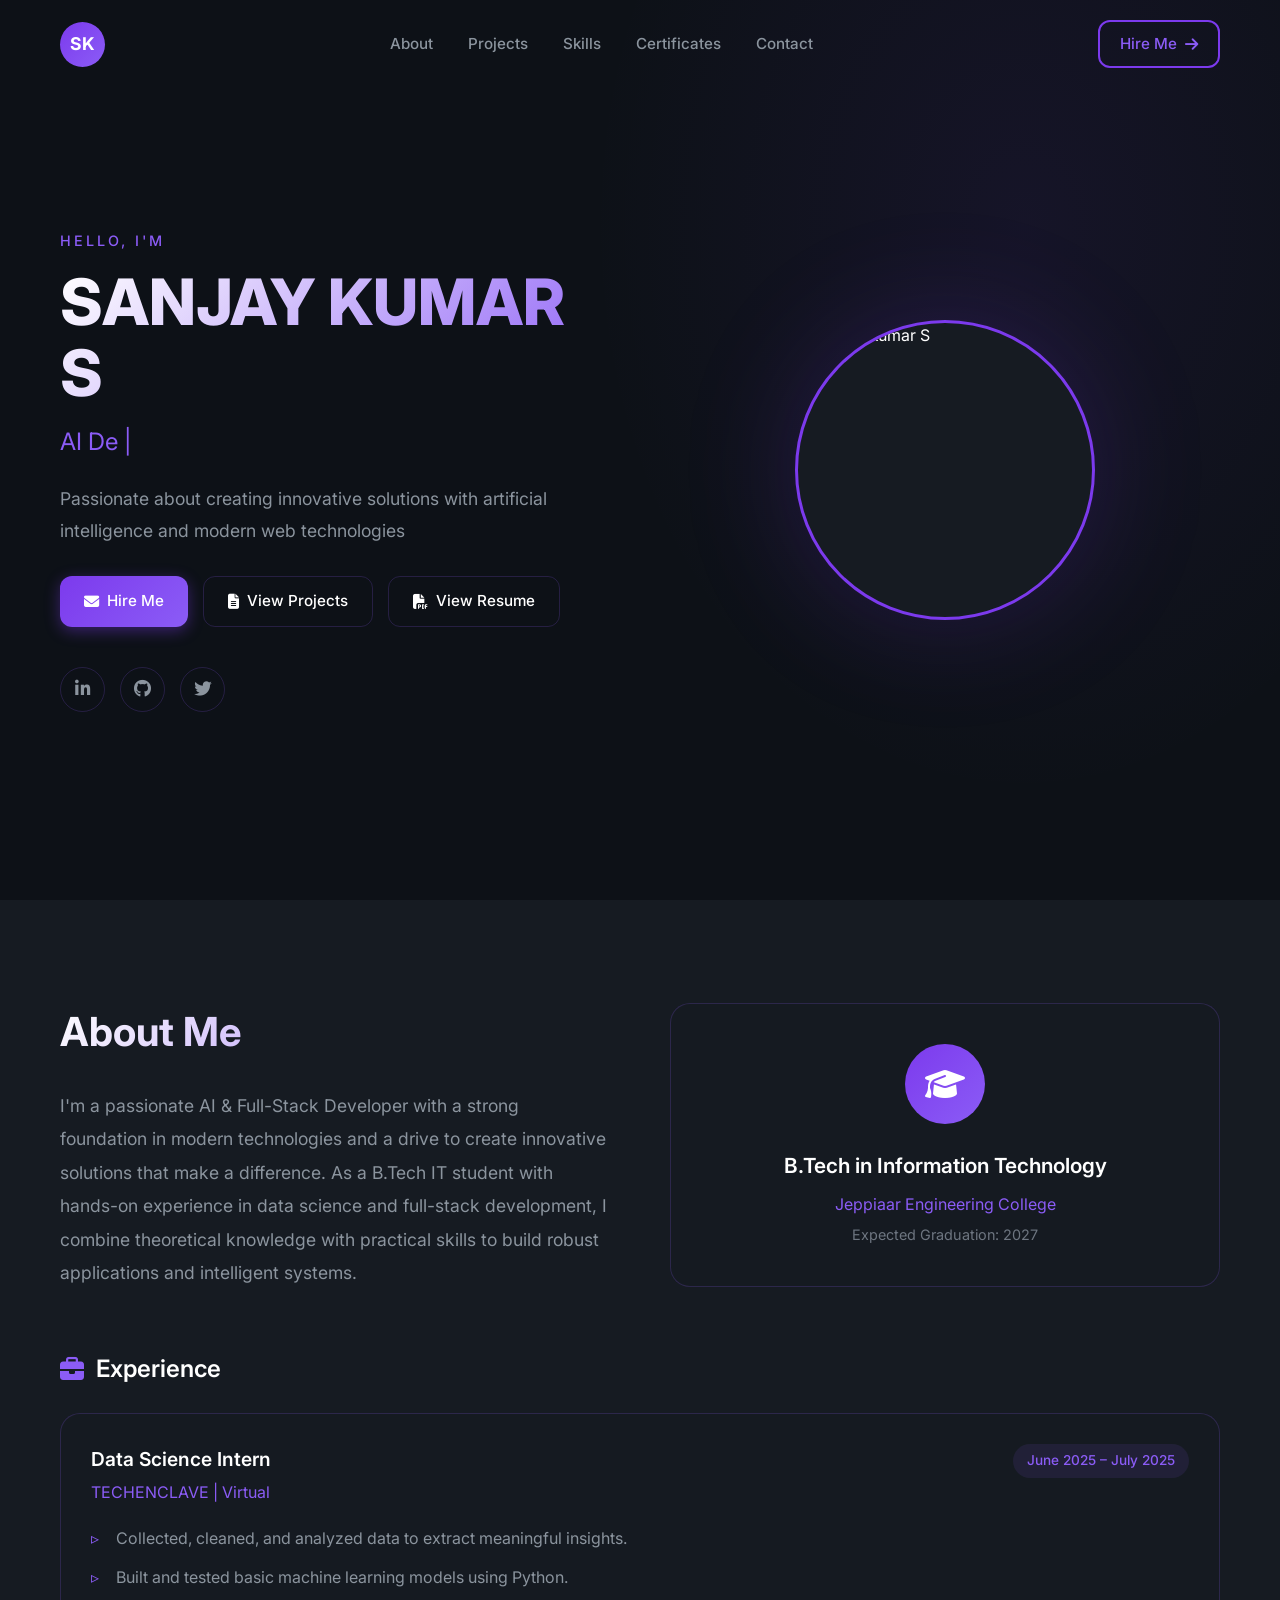
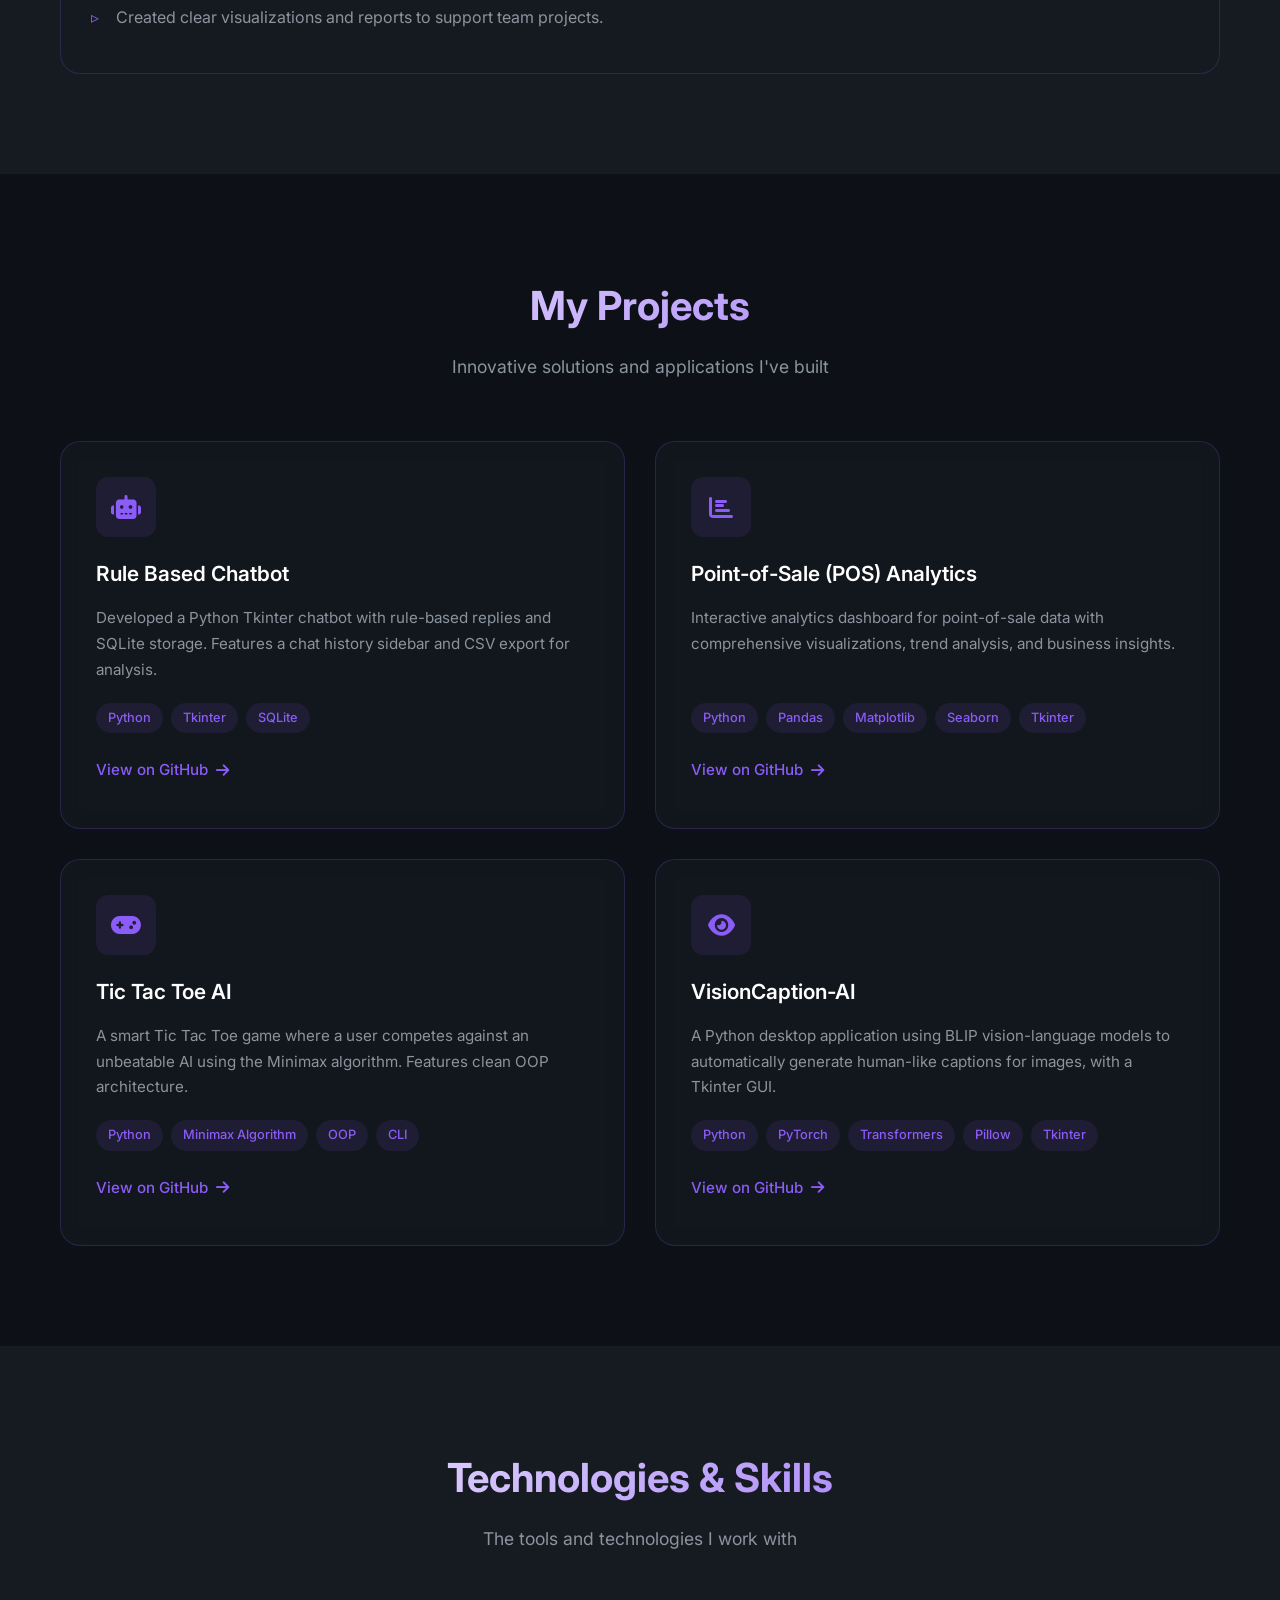
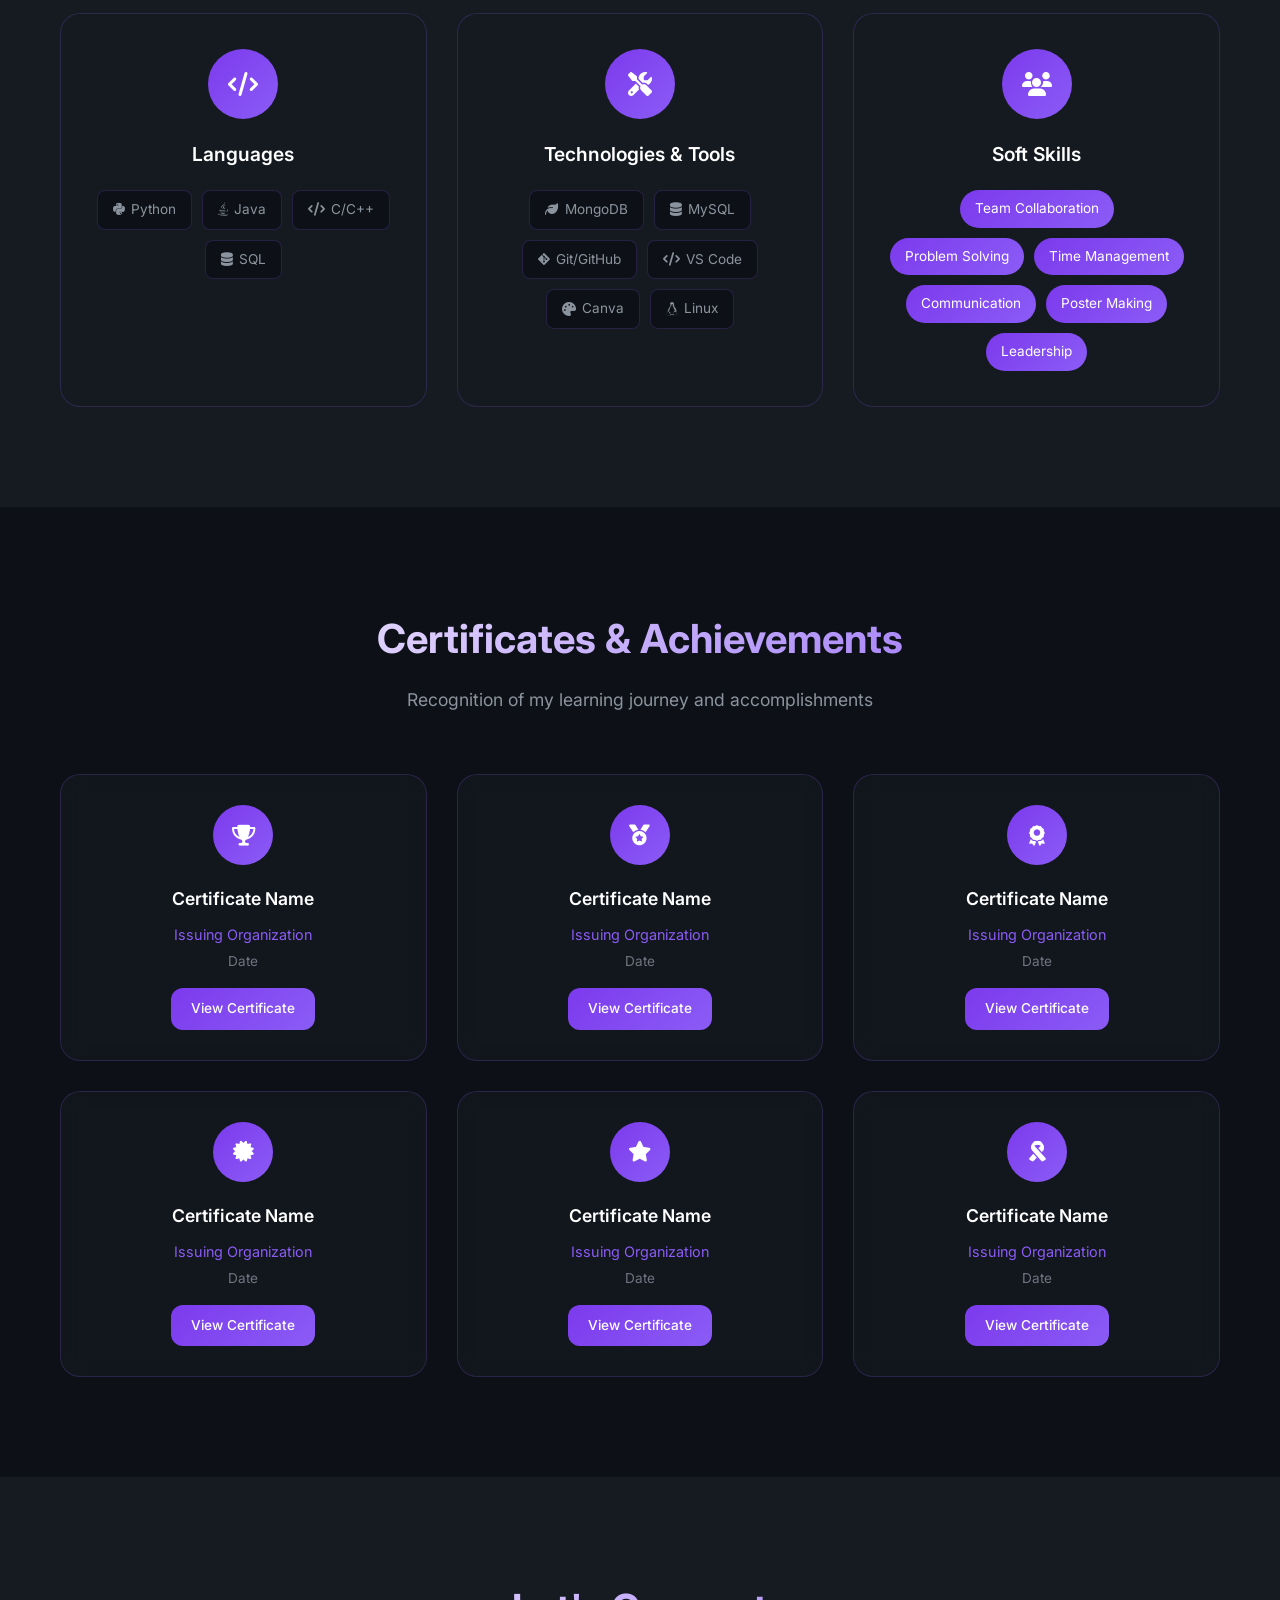
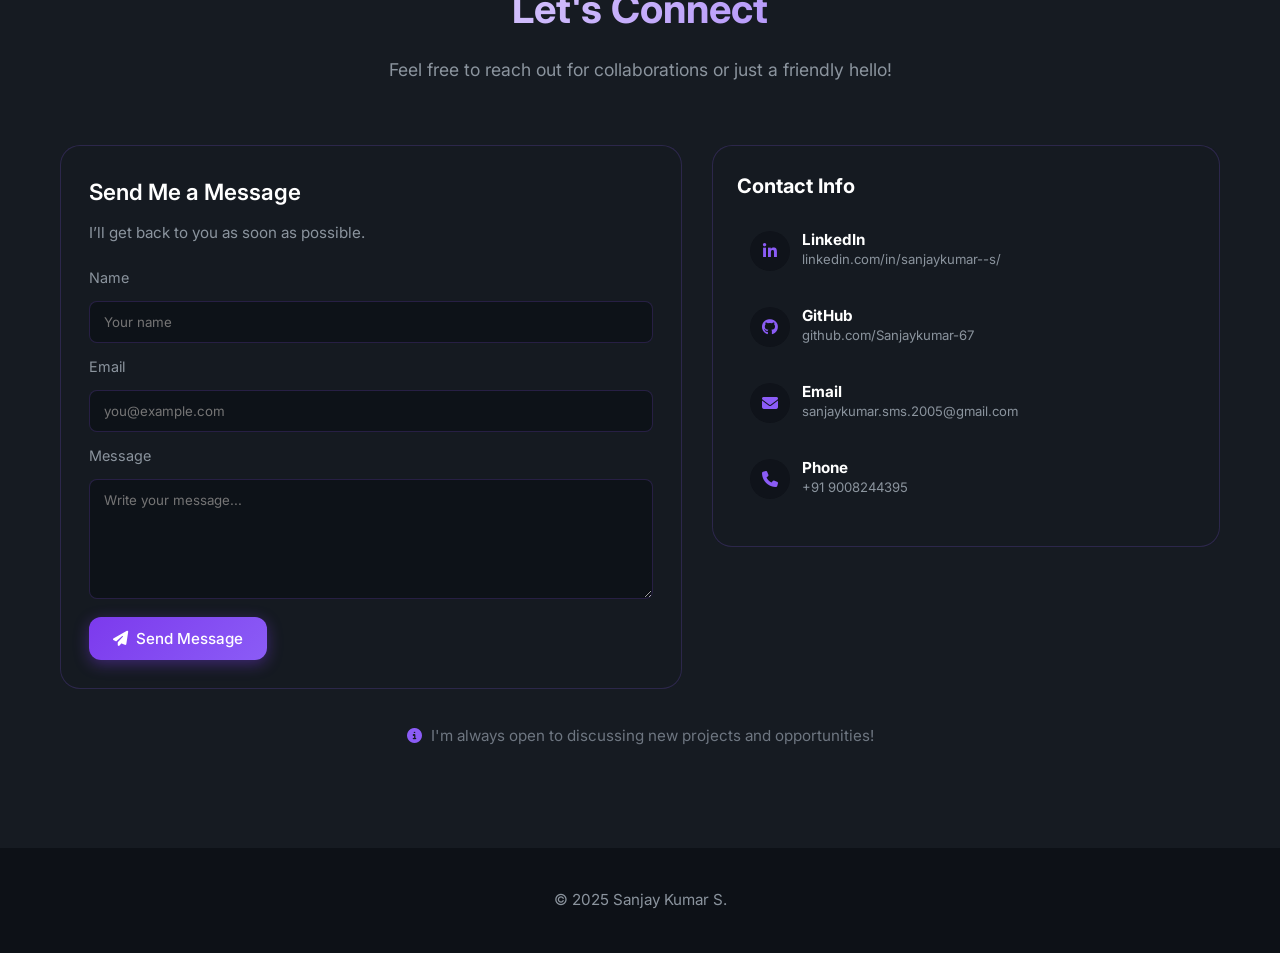
==== port/index.html @ 952c00d9 "Add files via upload" ====
<!DOCTYPE html>
<html lang="en">
<head>
    <meta charset="UTF-8">
    <meta name="viewport" content="width=device-width, initial-scale=1.0">
    <title>Sanjay Kumar S | AI & Full-Stack Developer</title>
    
    <!-- Google Fonts - Inter -->
    <link rel="preconnect" href="https://fonts.googleapis.com">
    <link rel="preconnect" href="https://fonts.gstatic.com" crossorigin>
    <link href="https://fonts.googleapis.com/css2?family=Inter:wght@300;400;500;600;700;800&display=swap" rel="stylesheet">
    
    <!-- Font Awesome Icons -->
    <link rel="stylesheet" href="https://cdnjs.cloudflare.com/ajax/libs/font-awesome/6.5.1/css/all.min.css">
    
    <!-- Custom CSS -->
    <link rel="stylesheet" href="style.css">
</head>
<body>
    <!-- ==================== NAVBAR ==================== -->
    <nav class="navbar" id="navbar">
        <div class="nav-container">
            <!-- Logo -->
            <a href="#" class="logo">
                <span class="logo-circle">SK</span>
            </a>
            
            <!-- Nav Links -->
            <ul class="nav-links" id="nav-links">
                <li><a href="#about" class="nav-link">About</a></li>
                <li><a href="#projects" class="nav-link">Projects</a></li>
                <li><a href="#skills" class="nav-link">Skills</a></li>
                <li><a href="#certificates" class="nav-link">Certificates</a></li>
                <li><a href="#contact" class="nav-link">Contact</a></li>
            </ul>
            
            <!-- Hire Me Button -->
            <a href="#contact" class="btn btn-outline hire-btn">
                Hire Me <i class="fas fa-arrow-right"></i>
            </a>
            
            <!-- Mobile Menu Toggle -->
            <button class="mobile-menu-toggle" id="mobile-menu-toggle" aria-label="Toggle menu">
                <i class="fas fa-bars"></i>
            </button>
        </div>
    </nav>

    <!-- ==================== HERO SECTION ==================== -->
    <section class="hero" id="hero">
        <div class="hero-container">
            <!-- Left Content -->
            <div class="hero-content">
                <span class="hero-tag">HELLO, I'M</span>
                <h1 class="hero-title">SANJAY KUMAR S</h1>
                <p class="hero-subtitle">
                    <span class="typewriter" id="typewriter"></span>
                    <span class="cursor">|</span>
                </p>
                <p class="hero-description">
                    Passionate about creating innovative solutions with artificial intelligence and modern web technologies
                </p>
                
                <!-- Hero Buttons -->
                <div class="hero-buttons">
                    <a href="#contact" class="btn btn-primary">
                        <i class="fas fa-envelope"></i> Hire Me
                    </a>
                    <a href="#projects" class="btn btn-secondary">
                        <i class="fas fa-file-alt"></i> View Projects
                    </a>
                    <a href="resume.html" class="btn btn-secondary">
                        <i class="fas fa-file-pdf"></i> View Resume
                    </a>
                </div>
                
                <!-- Social Icons -->
                <div class="social-icons">
                    <a href="https://www.linkedin.com/in/sanjaykumar--s/" target="_blank" class="social-icon" id="hero-linkedin" aria-label="LinkedIn">
                        <i class="fab fa-linkedin-in"></i>
                    </a>
                    <a href="https://github.com/Sanjaykumar-67" target="_blank" class="social-icon" id="hero-github" aria-label="GitHub">
                        <i class="fab fa-github"></i>
                    </a>
                    <!-- ADD TWITTER LINK HERE -->
                    <a href="#" class="social-icon" id="hero-twitter" aria-label="Twitter">
                        <i class="fab fa-twitter"></i>
                    </a>
                </div>
            </div>
            
            <!-- Right Content - Profile Image -->
            <div class="hero-visual">
                <div class="profile-wrapper">
                    <div class="profile-glow"></div>
                    <div class="profile-circle">
                        <!-- ADD YOUR PROFILE PHOTO HERE - replace src with your image path -->
                        <img src="profile.jpg" alt="Sanjay Kumar S" id="profile-photo" class="profile-photo">
                    </div>
                </div>
            </div>
        </div>
        
        <!-- Background Elements -->
        <div class="hero-bg-gradient"></div>
    </section>

    <!-- ==================== ABOUT SECTION ==================== -->
    <section class="section about" id="about">
        <div class="container">
            <div class="about-grid">
                <!-- Left - About Text -->
                <div class="about-content fade-in">
                    <h2 class="section-title">About Me</h2>
                    <p class="about-text">
                        I'm a passionate AI & Full-Stack Developer with a strong foundation in modern technologies and a drive to create innovative solutions that make a difference. As a B.Tech IT student with hands-on experience in data science and full-stack development, I combine theoretical knowledge with practical skills to build robust applications and intelligent systems.
                    </p>
                </div>
                
                <!-- Right - Education Card -->
                <div class="education-card glass-card fade-in">
                    <div class="education-icon">
                        <i class="fas fa-graduation-cap"></i>
                    </div>
                    <h3 class="education-degree">B.Tech in Information Technology</h3>
                    <p class="education-college">Jeppiaar Engineering College</p>
                    <p class="education-year">Expected Graduation: 2027</p>
                </div>
            </div>
            
            <!-- Experience Section -->
            <div class="experience-section fade-in">
                <h3 class="experience-heading">
                    <i class="fas fa-briefcase"></i> Experience
                </h3>
                <div class="experience-card glass-card">
                    <div class="experience-header">
                        <div class="experience-info">
                            <h4 class="experience-title">Data Science Intern</h4>
                            <p class="experience-company">TECHENCLAVE | Virtual</p>
                        </div>
                        <span class="experience-date">June 2025 – July 2025</span>
                    </div>
                    <ul class="experience-list">
                        <li>Collected, cleaned, and analyzed data to extract meaningful insights.</li>
                        <li>Built and tested basic machine learning models using Python.</li>
                        <li>Created clear visualizations and reports to support team projects.</li>
                    </ul>
                </div>
            </div>
        </div>
    </section>

    <!-- ==================== PROJECTS SECTION ==================== -->
    <section class="section projects" id="projects">
        <div class="container">
            <div class="section-header fade-in">
                <h2 class="section-title">My Projects</h2>
                <p class="section-subtitle">Innovative solutions and applications I've built</p>
            </div>
            
            <div class="projects-grid">
                <!-- Project 1 - Rule Based Chatbot -->
                <div class="project-card glass-card fade-in">
                    <div class="project-icon">
                        <i class="fas fa-robot"></i>
                    </div>
                    <h3 class="project-title">Rule Based Chatbot</h3>
                    <p class="project-description">
                        Developed a Python Tkinter chatbot with rule-based replies and SQLite storage. Features a chat history sidebar and CSV export for analysis.
                    </p>
                    <div class="project-tags">
                        <span class="tag">Python</span>
                        <span class="tag">Tkinter</span>
                        <span class="tag">SQLite</span>
                    </div>
                    <!-- ADD GITHUB LINK HERE -->
                    <a href="#" class="btn btn-project">
                        View on GitHub <i class="fas fa-arrow-right"></i>
                    </a>
                </div>
                
                <!-- Project 2 - POS Analytics -->
                <div class="project-card glass-card fade-in">
                    <div class="project-icon">
                        <i class="fas fa-chart-bar"></i>
                    </div>
                    <h3 class="project-title">Point-of-Sale (POS) Analytics</h3>
                    <p class="project-description">
                        Interactive analytics dashboard for point-of-sale data with comprehensive visualizations, trend analysis, and business insights.
                    </p>
                    <div class="project-tags">
                        <span class="tag">Python</span>
                        <span class="tag">Pandas</span>
                        <span class="tag">Matplotlib</span>
                        <span class="tag">Seaborn</span>
                        <span class="tag">Tkinter</span>
                    </div>
                    <!-- ADD GITHUB LINK HERE -->
                    <a href="#" class="btn btn-project">
                        View on GitHub <i class="fas fa-arrow-right"></i>
                    </a>
                </div>
                
                <!-- Project 3 - Tic Tac Toe AI -->
                <div class="project-card glass-card fade-in">
                    <div class="project-icon">
                        <i class="fas fa-gamepad"></i>
                    </div>
                    <h3 class="project-title">Tic Tac Toe AI</h3>
                    <p class="project-description">
                        A smart Tic Tac Toe game where a user competes against an unbeatable AI using the Minimax algorithm. Features clean OOP architecture.
                    </p>
                    <div class="project-tags">
                        <span class="tag">Python</span>
                        <span class="tag">Minimax Algorithm</span>
                        <span class="tag">OOP</span>
                        <span class="tag">CLI</span>
                    </div>
                    <!-- ADD GITHUB LINK HERE -->
                    <a href="#" class="btn btn-project">
                        View on GitHub <i class="fas fa-arrow-right"></i>
                    </a>
                </div>
                
                <!-- Project 4 - VisionCaption-AI -->
                <div class="project-card glass-card fade-in">
                    <div class="project-icon">
                        <i class="fas fa-eye"></i>
                    </div>
                    <h3 class="project-title">VisionCaption-AI</h3>
                    <p class="project-description">
                        A Python desktop application using BLIP vision-language models to automatically generate human-like captions for images, with a Tkinter GUI.
                    </p>
                    <div class="project-tags">
                        <span class="tag">Python</span>
                        <span class="tag">PyTorch</span>
                        <span class="tag">Transformers</span>
                        <span class="tag">Pillow</span>
                        <span class="tag">Tkinter</span>
                    </div>
                    <!-- ADD GITHUB LINK HERE -->
                    <a href="#" class="btn btn-project">
                        View on GitHub <i class="fas fa-arrow-right"></i>
                    </a>
                </div>
            </div>
        </div>
    </section>

    <!-- ==================== SKILLS SECTION ==================== -->
    <section class="section skills" id="skills">
        <div class="container">
            <div class="section-header fade-in">
                <h2 class="section-title">Technologies & Skills</h2>
                <p class="section-subtitle">The tools and technologies I work with</p>
            </div>
            
            <div class="skills-grid">
                <!-- Languages Card -->
                <div class="skill-card glass-card fade-in">
                    <div class="skill-icon">
                        <i class="fas fa-code"></i>
                    </div>
                    <h3 class="skill-category">Languages</h3>
                    <div class="skill-badges">
                        <span class="skill-badge">
                            <i class="fab fa-python"></i> Python
                        </span>
                        <span class="skill-badge">
                            <i class="fab fa-java"></i> Java
                        </span>
                        <span class="skill-badge">
                            <i class="fas fa-code"></i> C/C++
                        </span>
                        <span class="skill-badge">
                            <i class="fas fa-database"></i> SQL
                        </span>
                    </div>
                </div>
                
                <!-- Technologies & Tools Card -->
                <div class="skill-card glass-card fade-in">
                    <div class="skill-icon">
                        <i class="fas fa-tools"></i>
                    </div>
                    <h3 class="skill-category">Technologies & Tools</h3>
                    <div class="skill-badges">
                        <span class="skill-badge">
                            <i class="fas fa-leaf"></i> MongoDB
                        </span>
                        <span class="skill-badge">
                            <i class="fas fa-database"></i> MySQL
                        </span>
                        <span class="skill-badge">
                            <i class="fab fa-git-alt"></i> Git/GitHub
                        </span>
                        <span class="skill-badge">
                            <i class="fas fa-code"></i> VS Code
                        </span>
                        <span class="skill-badge">
                            <i class="fas fa-palette"></i> Canva
                        </span>
                        <span class="skill-badge">
                            <i class="fab fa-linux"></i> Linux
                        </span>
                    </div>
                </div>
                
                <!-- Soft Skills Card -->
                <div class="skill-card glass-card fade-in">
                    <div class="skill-icon">
                        <i class="fas fa-users"></i>
                    </div>
                    <h3 class="skill-category">Soft Skills</h3>
                    <div class="skill-badges soft-skills">
                        <span class="skill-badge pill">Team Collaboration</span>
                        <span class="skill-badge pill">Problem Solving</span>
                        <span class="skill-badge pill">Time Management</span>
                        <span class="skill-badge pill">Communication</span>
                        <span class="skill-badge pill">Poster Making</span>
                        <span class="skill-badge pill">Leadership</span>
                    </div>
                </div>
            </div>
        </div>
    </section>

    <!-- ==================== CERTIFICATES SECTION ==================== -->
    <section class="section certificates" id="certificates">
        <div class="container">
            <div class="section-header fade-in">
                <h2 class="section-title">Certificates & Achievements</h2>
                <p class="section-subtitle">Recognition of my learning journey and accomplishments</p>
            </div>
            
            <div class="certificates-grid">
                <!-- Certificate 1 - Edit title and details below -->
                <div class="certificate-card glass-card fade-in" id="cert-1">
                    <div class="certificate-icon">
                        <i class="fas fa-trophy"></i>
                    </div>
                    <!-- EDIT CERTIFICATE NAME HERE -->
                    <h3 class="certificate-title">Certificate Name</h3>
                    <!-- EDIT ISSUING ORGANIZATION HERE -->
                    <p class="certificate-issuer">Issuing Organization</p>
                    <!-- EDIT DATE HERE -->
                    <p class="certificate-date">Date</p>
                    <!-- ADD CERTIFICATE LINK HERE -->
                    <a href="#" class="btn btn-certificate">View Certificate</a>
                </div>
                
                <!-- Certificate 2 - Edit title and details below -->
                <div class="certificate-card glass-card fade-in" id="cert-2">
                    <div class="certificate-icon">
                        <i class="fas fa-medal"></i>
                    </div>
                    <!-- EDIT CERTIFICATE NAME HERE -->
                    <h3 class="certificate-title">Certificate Name</h3>
                    <!-- EDIT ISSUING ORGANIZATION HERE -->
                    <p class="certificate-issuer">Issuing Organization</p>
                    <!-- EDIT DATE HERE -->
                    <p class="certificate-date">Date</p>
                    <!-- ADD CERTIFICATE LINK HERE -->
                    <a href="#" class="btn btn-certificate">View Certificate</a>
                </div>
                
                <!-- Certificate 3 - Edit title and details below -->
                <div class="certificate-card glass-card fade-in" id="cert-3">
                    <div class="certificate-icon">
                        <i class="fas fa-award"></i>
                    </div>
                    <!-- EDIT CERTIFICATE NAME HERE -->
                    <h3 class="certificate-title">Certificate Name</h3>
                    <!-- EDIT ISSUING ORGANIZATION HERE -->
                    <p class="certificate-issuer">Issuing Organization</p>
                    <!-- EDIT DATE HERE -->
                    <p class="certificate-date">Date</p>
                    <!-- ADD CERTIFICATE LINK HERE -->
                    <a href="#" class="btn btn-certificate">View Certificate</a>
                </div>
                
                <!-- Certificate 4 - Edit title and details below -->
                <div class="certificate-card glass-card fade-in" id="cert-4">
                    <div class="certificate-icon">
                        <i class="fas fa-certificate"></i>
                    </div>
                    <!-- EDIT CERTIFICATE NAME HERE -->
                    <h3 class="certificate-title">Certificate Name</h3>
                    <!-- EDIT ISSUING ORGANIZATION HERE -->
                    <p class="certificate-issuer">Issuing Organization</p>
                    <!-- EDIT DATE HERE -->
                    <p class="certificate-date">Date</p>
                    <!-- ADD CERTIFICATE LINK HERE -->
                    <a href="#" class="btn btn-certificate">View Certificate</a>
                </div>
                
                <!-- Certificate 5 - Edit title and details below -->
                <div class="certificate-card glass-card fade-in" id="cert-5">
                    <div class="certificate-icon">
                        <i class="fas fa-star"></i>
                    </div>
                    <!-- EDIT CERTIFICATE NAME HERE -->
                    <h3 class="certificate-title">Certificate Name</h3>
                    <!-- EDIT ISSUING ORGANIZATION HERE -->
                    <p class="certificate-issuer">Issuing Organization</p>
                    <!-- EDIT DATE HERE -->
                    <p class="certificate-date">Date</p>
                    <!-- ADD CERTIFICATE LINK HERE -->
                    <a href="#" class="btn btn-certificate">View Certificate</a>
                </div>
                
                <!-- Certificate 6 - Edit title and details below -->
                <div class="certificate-card glass-card fade-in" id="cert-6">
                    <div class="certificate-icon">
                        <i class="fas fa-ribbon"></i>
                    </div>
                    <!-- EDIT CERTIFICATE NAME HERE -->
                    <h3 class="certificate-title">Certificate Name</h3>
                    <!-- EDIT ISSUING ORGANIZATION HERE -->
                    <p class="certificate-issuer">Issuing Organization</p>
                    <!-- EDIT DATE HERE -->
                    <p class="certificate-date">Date</p>
                    <!-- ADD CERTIFICATE LINK HERE -->
                    <a href="#" class="btn btn-certificate">View Certificate</a>
                </div>
            </div>
        </div>
    </section>

    <!-- ==================== CONTACT SECTION ==================== -->
    <section class="section contact" id="contact">
        <div class="container">
            <div class="section-header fade-in">
                <h2 class="section-title">Let's Connect</h2>
                <p class="section-subtitle">Feel free to reach out for collaborations or just a friendly hello!</p>
            </div>
            
            <div class="contact-layout fade-in">
                <!-- Contact Form (Left) -->
                <form class="contact-form glass-card" action="https://formspree.io/f/mreoqqbr" method="POST">
                    <h3 class="contact-form-title">Send Me a Message</h3>
                    <p class="contact-form-subtitle">I’ll get back to you as soon as possible.</p>

                    <!-- ADD FORM TOKEN/EXTRA KEYS HERE IF NEEDED -->
                    <input type="hidden" name="_subject" value="New Portfolio Contact Message">

                    <label for="contact-name">Name</label>
                    <input type="text" id="contact-name" name="name" placeholder="Your name" required>

                    <label for="contact-email">Email</label>
                    <input type="email" id="contact-email" name="email" placeholder="you@example.com" required>

                    <label for="contact-message">Message</label>
                    <textarea id="contact-message" name="message" rows="5" placeholder="Write your message..." required></textarea>

                    <button type="submit" class="btn btn-primary">
                        <i class="fas fa-paper-plane"></i> Send Message
                    </button>
                </form>

                <!-- Contact Details (Right) -->
                <aside class="contact-details glass-card" aria-label="Contact links">
                    <h3 class="contact-details-title">Contact Info</h3>

                    <a href="https://www.linkedin.com/in/sanjaykumar--s/" target="_blank" class="contact-detail-item" id="linkedin-link" aria-label="LinkedIn">
                        <span class="contact-detail-icon"><i class="fab fa-linkedin-in"></i></span>
                        <span class="contact-detail-text">
                            <strong>LinkedIn</strong>
                            <small>linkedin.com/in/sanjaykumar--s/</small>
                        </span>
                    </a>

                    <a href="https://github.com/Sanjaykumar-67" target="_blank" class="contact-detail-item" id="github-link" aria-label="GitHub">
                        <span class="contact-detail-icon"><i class="fab fa-github"></i></span>
                        <span class="contact-detail-text">
                            <strong>GitHub</strong>
                            <small>github.com/Sanjaykumar-67</small>
                        </span>
                    </a>

                    <a href="mailto:sanjaykumar.sms.2005@gmail.com" class="contact-detail-item" id="email-link" aria-label="Email">
                        <span class="contact-detail-icon"><i class="fas fa-envelope"></i></span>
                        <span class="contact-detail-text">
                            <strong>Email</strong>
                            <small>sanjaykumar.sms.2005@gmail.com</small>
                        </span>
                    </a>

                    <a href="tel:+919008244395" class="contact-detail-item" id="phone-link" aria-label="Phone">
                        <span class="contact-detail-icon"><i class="fas fa-phone"></i></span>
                        <span class="contact-detail-text">
                            <strong>Phone</strong>
                            <small>+91 9008244395</small>
                        </span>
                    </a>
                </aside>
            </div>
            
            <p class="contact-note fade-in">
                <i class="fas fa-info-circle"></i> 
                I'm always open to discussing new projects and opportunities!
            </p>
        </div>
    </section>

    <!-- ==================== FOOTER ==================== -->
    <footer class="footer">
        <div class="container">
            <p class="footer-text">© 2025 Sanjay Kumar S.</p>
            
            <!-- Back to Top Button -->
            <a href="#" class="back-to-top" id="back-to-top" aria-label="Back to top">
                <i class="fas fa-arrow-up"></i>
            </a>
        </div>
    </footer>

    <!-- JavaScript -->
    <script src="script.js"></script>
</body>
</html>
---- port/style.css ----
/* ==================== CSS VARIABLES ==================== */
:root {
    /* Colors - Easy to change theme */
    --bg-primary: #0d1117;
    --bg-secondary: #161b22;
    --bg-card: rgba(22, 27, 34, 0.8);
    --bg-glass: rgba(22, 27, 34, 0.6);
    
    --accent-primary: #7c3aed;
    --accent-secondary: #8b5cf6;
    --accent-glow: rgba(124, 58, 237, 0.4);
    --accent-light: rgba(139, 92, 246, 0.1);
    
    --text-primary: #ffffff;
    --text-secondary: #8b949e;
    --text-muted: #6e7681;
    
    --border-color: rgba(139, 92, 246, 0.2);
    --border-hover: rgba(139, 92, 246, 0.5);
    
    /* Typography */
    --font-family: 'Inter', -apple-system, BlinkMacSystemFont, 'Segoe UI', Roboto, sans-serif;
    
    /* Spacing */
    --section-padding: 100px 0;
    --container-padding: 0 20px;
    
    /* Transitions */
    --transition-fast: 0.2s ease;
    --transition-medium: 0.3s ease;
    --transition-slow: 0.5s ease;
    
    /* Border Radius */
    --radius-sm: 8px;
    --radius-md: 12px;
    --radius-lg: 20px;
    --radius-full: 50%;
}

/* ==================== RESET & BASE ==================== */
*,
*::before,
*::after {
    margin: 0;
    padding: 0;
    box-sizing: border-box;
}

html {
    scroll-behavior: smooth;
    scroll-padding-top: 80px;
}

body {
    font-family: var(--font-family);
    background-color: var(--bg-primary);
    color: var(--text-primary);
    line-height: 1.6;
    overflow-x: hidden;
}

a {
    text-decoration: none;
    color: inherit;
}

ul {
    list-style: none;
}

img {
    max-width: 100%;
    height: auto;
    display: block;
}

/* ==================== UTILITY CLASSES ==================== */
.container {
    width: 100%;
    max-width: 1200px;
    margin: 0 auto;
    padding: var(--container-padding);
}

.section {
    padding: var(--section-padding);
}

.section-header {
    text-align: center;
    margin-bottom: 60px;
}

.section-title {
    font-size: clamp(2rem, 5vw, 2.5rem);
    font-weight: 700;
    margin-bottom: 15px;
    background: linear-gradient(135deg, var(--text-primary), var(--accent-secondary));
    -webkit-background-clip: text;
    -webkit-text-fill-color: transparent;
    background-clip: text;
}

.section-subtitle {
    font-size: 1.1rem;
    color: var(--text-secondary);
    max-width: 600px;
    margin: 0 auto;
}

/* Glass Card Style */
.glass-card {
    background: var(--bg-glass);
    backdrop-filter: blur(10px);
    -webkit-backdrop-filter: blur(10px);
    border: 1px solid var(--border-color);
    border-radius: var(--radius-lg);
    transition: all var(--transition-medium);
}

.glass-card:hover {
    border-color: var(--border-hover);
    box-shadow: 0 8px 32px var(--accent-glow);
    transform: translateY(-5px);
}

/* ==================== BUTTONS ==================== */
.btn {
    display: inline-flex;
    align-items: center;
    gap: 8px;
    padding: 12px 24px;
    font-size: 0.95rem;
    font-weight: 500;
    border-radius: var(--radius-md);
    cursor: pointer;
    transition: all var(--transition-medium);
    border: none;
    font-family: var(--font-family);
}

.btn-primary {
    background: linear-gradient(135deg, var(--accent-primary), var(--accent-secondary));
    color: var(--text-primary);
    box-shadow: 0 4px 15px var(--accent-glow);
}

.btn-primary:hover {
    transform: translateY(-2px);
    box-shadow: 0 6px 25px var(--accent-glow);
}

.btn-secondary {
    background: transparent;
    color: var(--text-primary);
    border: 1px solid var(--border-color);
}

.btn-secondary:hover {
    border-color: var(--accent-primary);
    background: var(--accent-light);
}

.btn-outline {
    background: transparent;
    color: var(--accent-secondary);
    border: 2px solid var(--accent-primary);
}

.btn-outline:hover {
    background: var(--accent-primary);
    color: var(--text-primary);
}

.btn-project {
    background: transparent;
    color: var(--accent-secondary);
    padding: 10px 0;
    font-weight: 500;
}

.btn-project:hover {
    color: var(--text-primary);
}

.btn-project i {
    transition: transform var(--transition-fast);
}

.btn-project:hover i {
    transform: translateX(5px);
}

.btn-certificate {
    background: linear-gradient(135deg, var(--accent-primary), var(--accent-secondary));
    color: var(--text-primary);
    padding: 10px 20px;
    font-size: 0.85rem;
    margin-top: 15px;
}

.btn-certificate:hover {
    transform: translateY(-2px);
    box-shadow: 0 4px 15px var(--accent-glow);
}

/* ==================== NAVBAR ==================== */
.navbar {
    position: fixed;
    top: 0;
    left: 0;
    right: 0;
    z-index: 1000;
    padding: 20px 0;
    transition: all var(--transition-medium);
}

.navbar.scrolled {
    background: rgba(13, 17, 23, 0.9);
    backdrop-filter: blur(20px);
    -webkit-backdrop-filter: blur(20px);
    padding: 12px 0;
    box-shadow: 0 2px 20px rgba(0, 0, 0, 0.3);
}

.nav-container {
    display: flex;
    align-items: center;
    justify-content: space-between;
    max-width: 1200px;
    margin: 0 auto;
    padding: 0 20px;
}

.logo {
    display: flex;
    align-items: center;
}

.logo-circle {
    width: 45px;
    height: 45px;
    background: linear-gradient(135deg, var(--accent-primary), var(--accent-secondary));
    border-radius: var(--radius-full);
    display: flex;
    align-items: center;
    justify-content: center;
    font-weight: 700;
    font-size: 1.1rem;
    color: var(--text-primary);
    transition: transform var(--transition-medium);
}

.logo:hover .logo-circle {
    transform: scale(1.1);
}

.nav-links {
    display: flex;
    align-items: center;
    gap: 35px;
}

.nav-link {
    color: var(--text-secondary);
    font-weight: 500;
    font-size: 0.95rem;
    position: relative;
    transition: color var(--transition-fast);
}

.nav-link::after {
    content: '';
    position: absolute;
    bottom: -5px;
    left: 0;
    width: 0;
    height: 2px;
    background: var(--accent-primary);
    transition: width var(--transition-medium);
}

.nav-link:hover,
.nav-link.active {
    color: var(--text-primary);
}

.nav-link:hover::after,
.nav-link.active::after {
    width: 100%;
}

.hire-btn {
    padding: 10px 20px;
}

.mobile-menu-toggle {
    display: none;
    background: none;
    border: none;
    color: var(--text-primary);
    font-size: 1.5rem;
    cursor: pointer;
}

/* ==================== HERO SECTION ==================== */
.hero {
    min-height: 100vh;
    display: flex;
    align-items: center;
    position: relative;
    padding: 120px 0 80px;
    overflow: hidden;
}

.hero-container {
    display: grid;
    grid-template-columns: 1fr 1fr;
    gap: 60px;
    align-items: center;
    max-width: 1200px;
    margin: 0 auto;
    padding: 0 20px;
    position: relative;
    z-index: 2;
}

.hero-content {
    animation: fadeInUp 1s ease forwards;
}

.hero-tag {
    display: inline-block;
    font-size: 0.9rem;
    font-weight: 500;
    color: var(--accent-secondary);
    letter-spacing: 3px;
    margin-bottom: 15px;
}

.hero-title {
    font-size: clamp(2.5rem, 6vw, 4rem);
    font-weight: 800;
    line-height: 1.1;
    margin-bottom: 15px;
    background: linear-gradient(135deg, var(--text-primary) 0%, var(--accent-secondary) 100%);
    -webkit-background-clip: text;
    -webkit-text-fill-color: transparent;
    background-clip: text;
}

.hero-subtitle {
    font-size: clamp(1.2rem, 3vw, 1.5rem);
    color: var(--accent-secondary);
    margin-bottom: 20px;
    min-height: 40px;
}

.typewriter {
    color: var(--accent-secondary);
}

.cursor {
    display: inline-block;
    animation: blink 1s infinite;
    color: var(--accent-secondary);
}

@keyframes blink {
    0%, 50% { opacity: 1; }
    51%, 100% { opacity: 0; }
}

.hero-description {
    font-size: 1.1rem;
    color: var(--text-secondary);
    max-width: 500px;
    margin-bottom: 30px;
    line-height: 1.8;
}

.hero-buttons {
    display: flex;
    gap: 15px;
    margin-bottom: 40px;
    flex-wrap: wrap;
}

.social-icons {
    display: flex;
    gap: 15px;
}

.social-icon {
    width: 45px;
    height: 45px;
    border-radius: var(--radius-full);
    border: 1px solid var(--border-color);
    display: flex;
    align-items: center;
    justify-content: center;
    color: var(--text-secondary);
    font-size: 1.1rem;
    transition: all var(--transition-medium);
}

.social-icon:hover {
    border-color: var(--accent-primary);
    color: var(--accent-secondary);
    background: var(--accent-light);
    transform: translateY(-3px);
}

/* Hero Visual - Profile */
.hero-visual {
    position: relative;
    display: flex;
    justify-content: center;
    align-items: center;
    min-height: 400px;
}

.profile-wrapper {
    position: relative;
    z-index: 2;
}

.profile-glow {
    position: absolute;
    width: 350px;
    height: 350px;
    background: radial-gradient(circle, var(--accent-primary) 0%, transparent 70%);
    border-radius: var(--radius-full);
    top: 50%;
    left: 50%;
    transform: translate(-50%, -50%);
    opacity: 0.5;
    filter: blur(60px);
    animation: pulse 4s ease-in-out infinite;
}

@keyframes pulse {
    0%, 100% { transform: translate(-50%, -50%) scale(1); opacity: 0.5; }
    50% { transform: translate(-50%, -50%) scale(1.1); opacity: 0.7; }
}

.profile-circle {
    width: 300px;
    height: 300px;
    border-radius: var(--radius-full);
    border: 3px solid var(--accent-primary);
    overflow: hidden;
    position: relative;
    background: var(--bg-secondary);
}

.profile-photo {
    width: 100%;
    height: 100%;
    object-fit: cover;
}

/* Floating Stat Cards - REMOVED */

/* Hero Background */
.hero-bg-gradient {
    position: absolute;
    top: -50%;
    right: -20%;
    width: 80%;
    height: 150%;
    background: radial-gradient(ellipse, var(--accent-primary) 0%, transparent 60%);
    opacity: 0.08;
    pointer-events: none;
    z-index: 0;
}

/* ==================== ABOUT SECTION ==================== */
.about {
    background: var(--bg-secondary);
}

.about-grid {
    display: grid;
    grid-template-columns: 1fr 1fr;
    gap: 60px;
    align-items: center;
}

.about-content .section-title {
    text-align: left;
    margin-bottom: 25px;
}

.about-text {
    font-size: 1.1rem;
    color: var(--text-secondary);
    line-height: 1.9;
}

.education-card {
    padding: 40px;
    text-align: center;
}

.education-icon {
    width: 80px;
    height: 80px;
    background: linear-gradient(135deg, var(--accent-primary), var(--accent-secondary));
    border-radius: var(--radius-full);
    display: flex;
    align-items: center;
    justify-content: center;
    margin: 0 auto 25px;
    font-size: 2rem;
    color: var(--text-primary);
}

.education-degree {
    font-size: 1.3rem;
    font-weight: 600;
    margin-bottom: 10px;
    color: var(--text-primary);
}

.education-college {
    font-size: 1rem;
    color: var(--accent-secondary);
    margin-bottom: 5px;
}

.education-year {
    font-size: 0.9rem;
    color: var(--text-muted);
}

/* ==================== EXPERIENCE SECTION ==================== */
.experience-section {
    margin-top: 60px;
}

.experience-heading {
    font-size: 1.5rem;
    font-weight: 600;
    margin-bottom: 25px;
    color: var(--text-primary);
    display: flex;
    align-items: center;
    gap: 12px;
}

.experience-heading i {
    color: var(--accent-secondary);
}

.experience-card {
    padding: 30px;
}

.experience-header {
    display: flex;
    justify-content: space-between;
    align-items: flex-start;
    margin-bottom: 20px;
    flex-wrap: wrap;
    gap: 15px;
}

.experience-title {
    font-size: 1.2rem;
    font-weight: 600;
    color: var(--text-primary);
    margin-bottom: 5px;
}

.experience-company {
    font-size: 1rem;
    color: var(--accent-secondary);
}

.experience-date {
    background: var(--accent-light);
    color: var(--accent-secondary);
    padding: 6px 14px;
    border-radius: 20px;
    font-size: 0.85rem;
    font-weight: 500;
}

.experience-list {
    list-style: none;
    padding: 0;
}

.experience-list li {
    position: relative;
    padding-left: 25px;
    margin-bottom: 12px;
    color: var(--text-secondary);
    line-height: 1.7;
}

.experience-list li::before {
    content: '▹';
    position: absolute;
    left: 0;
    color: var(--accent-secondary);
    font-size: 1rem;
}

/* ==================== PROJECTS SECTION ==================== */
.projects-grid {
    display: grid;
    grid-template-columns: repeat(2, 1fr);
    gap: 30px;
}

.project-card {
    padding: 35px;
    display: flex;
    flex-direction: column;
}

.project-icon {
    width: 60px;
    height: 60px;
    background: var(--accent-light);
    border-radius: var(--radius-md);
    display: flex;
    align-items: center;
    justify-content: center;
    margin-bottom: 20px;
    font-size: 1.5rem;
    color: var(--accent-secondary);
}

.project-title {
    font-size: 1.3rem;
    font-weight: 600;
    margin-bottom: 15px;
    color: var(--text-primary);
}

.project-description {
    font-size: 0.95rem;
    color: var(--text-secondary);
    line-height: 1.7;
    margin-bottom: 20px;
    flex-grow: 1;
}

.project-tags {
    display: flex;
    flex-wrap: wrap;
    gap: 8px;
    margin-bottom: 15px;
}

.tag {
    background: var(--accent-light);
    color: var(--accent-secondary);
    padding: 5px 12px;
    border-radius: 20px;
    font-size: 0.8rem;
    font-weight: 500;
}

/* ==================== SKILLS SECTION ==================== */
.skills {
    background: var(--bg-secondary);
}

.skills-grid {
    display: grid;
    grid-template-columns: repeat(3, 1fr);
    gap: 30px;
}

.skill-card {
    padding: 35px;
    text-align: center;
}

.skill-icon {
    width: 70px;
    height: 70px;
    background: linear-gradient(135deg, var(--accent-primary), var(--accent-secondary));
    border-radius: var(--radius-full);
    display: flex;
    align-items: center;
    justify-content: center;
    margin: 0 auto 20px;
    font-size: 1.5rem;
    color: var(--text-primary);
}

.skill-category {
    font-size: 1.2rem;
    font-weight: 600;
    margin-bottom: 20px;
    color: var(--text-primary);
}

.skill-badges {
    display: flex;
    flex-wrap: wrap;
    justify-content: center;
    gap: 10px;
}

.skill-badge {
    display: inline-flex;
    align-items: center;
    gap: 6px;
    background: var(--bg-primary);
    border: 1px solid var(--border-color);
    color: var(--text-secondary);
    padding: 8px 15px;
    border-radius: var(--radius-sm);
    font-size: 0.85rem;
    transition: all var(--transition-fast);
}

.skill-badge:hover {
    border-color: var(--accent-primary);
    color: var(--accent-secondary);
}

.skill-badge.pill {
    background: linear-gradient(135deg, var(--accent-primary), var(--accent-secondary));
    border: none;
    color: var(--text-primary);
    border-radius: 25px;
}

/* ==================== CERTIFICATES SECTION ==================== */
.certificates-grid {
    display: grid;
    grid-template-columns: repeat(3, 1fr);
    gap: 30px;
}

.certificate-card {
    padding: 30px;
    text-align: center;
}

.certificate-icon {
    width: 60px;
    height: 60px;
    background: linear-gradient(135deg, var(--accent-primary), var(--accent-secondary));
    border-radius: var(--radius-full);
    display: flex;
    align-items: center;
    justify-content: center;
    margin: 0 auto 20px;
    font-size: 1.3rem;
    color: var(--text-primary);
}

.certificate-title {
    font-size: 1.1rem;
    font-weight: 600;
    margin-bottom: 10px;
    color: var(--text-primary);
}

.certificate-issuer {
    font-size: 0.9rem;
    color: var(--accent-secondary);
    margin-bottom: 5px;
}

.certificate-date {
    font-size: 0.85rem;
    color: var(--text-muted);
}

/* ==================== CONTACT SECTION ==================== */
.contact {
    background: var(--bg-secondary);
}

.contact-layout {
    display: grid;
    grid-template-columns: 1.1fr 0.9fr;
    gap: 30px;
    align-items: start;
    margin-bottom: 35px;
}

.contact-form {
    padding: 28px;
    display: flex;
    flex-direction: column;
    gap: 12px;
    width: 100%;
    max-width: 720px;
}

.contact-details {
    padding: 24px;
    width: 100%;
}

.contact-details-title {
    font-size: 1.25rem;
    margin-bottom: 16px;
    color: var(--text-primary);
}

.contact-detail-item {
    display: flex;
    align-items: center;
    gap: 12px;
    padding: 12px;
    border-radius: var(--radius-md);
    border: 1px solid transparent;
    transition: all var(--transition-medium);
    margin-bottom: 10px;
}

.contact-detail-item:hover {
    border-color: var(--border-hover);
    background: var(--accent-light);
    transform: translateX(4px);
}

.contact-detail-icon {
    width: 40px;
    height: 40px;
    border-radius: 50%;
    display: inline-flex;
    align-items: center;
    justify-content: center;
    background: rgba(13, 17, 23, 0.7);
    color: var(--accent-secondary);
    font-size: 1rem;
    flex-shrink: 0;
}

.contact-detail-text {
    display: flex;
    flex-direction: column;
}

.contact-detail-text strong {
    color: var(--text-primary);
    font-size: 0.95rem;
    line-height: 1.2;
}

.contact-detail-text small {
    color: var(--text-secondary);
    font-size: 0.82rem;
    word-break: break-word;
}

.contact-form-title {
    font-size: 1.4rem;
    font-weight: 600;
    color: var(--text-primary);
}

.contact-form-subtitle {
    color: var(--text-secondary);
    margin-bottom: 8px;
    font-size: 0.95rem;
}

.contact-form label {
    font-size: 0.9rem;
    color: var(--text-secondary);
}

.contact-form input,
.contact-form textarea {
    width: 100%;
    background: rgba(13, 17, 23, 0.8);
    border: 1px solid var(--border-color);
    color: var(--text-primary);
    border-radius: var(--radius-sm);
    padding: 12px 14px;
    font-family: var(--font-family);
    outline: none;
    transition: border-color var(--transition-fast), box-shadow var(--transition-fast);
}

.contact-form input:focus,
.contact-form textarea:focus {
    border-color: var(--accent-secondary);
    box-shadow: 0 0 0 3px rgba(139, 92, 246, 0.15);
}

.contact-form textarea {
    resize: vertical;
    min-height: 120px;
}

.contact-form .btn {
    margin-top: 6px;
    width: fit-content;
}

.contact-note {
    text-align: center;
    color: var(--text-muted);
    font-size: 0.95rem;
}

.contact-note i {
    color: var(--accent-secondary);
    margin-right: 5px;
}

/* ==================== FOOTER ==================== */
.footer {
    background: var(--bg-primary);
    padding: 40px 0;
    text-align: center;
    position: relative;
}

.footer-text {
    color: var(--text-secondary);
    font-size: 0.95rem;
}

.footer-text .heart {
    color: #ef4444;
    animation: heartbeat 1.5s ease infinite;
}

@keyframes heartbeat {
    0%, 100% { transform: scale(1); }
    50% { transform: scale(1.2); }
}

.back-to-top {
    position: fixed;
    bottom: 30px;
    right: 30px;
    width: 50px;
    height: 50px;
    background: linear-gradient(135deg, var(--accent-primary), var(--accent-secondary));
    border-radius: var(--radius-full);
    display: flex;
    align-items: center;
    justify-content: center;
    color: var(--text-primary);
    font-size: 1.2rem;
    box-shadow: 0 4px 20px var(--accent-glow);
    opacity: 0;
    visibility: hidden;
    transform: translateY(20px);
    transition: all var(--transition-medium);
    z-index: 999;
}

.back-to-top.visible {
    opacity: 1;
    visibility: visible;
    transform: translateY(0);
}

.back-to-top:hover {
    transform: translateY(-5px);
    box-shadow: 0 6px 30px var(--accent-glow);
}

/* ==================== ANIMATIONS ==================== */
@keyframes fadeInUp {
    from {
        opacity: 0;
        transform: translateY(30px);
    }
    to {
        opacity: 1;
        transform: translateY(0);
    }
}

.fade-in {
    opacity: 0;
    transform: translateY(30px);
    transition: all 0.6s ease;
}

.fade-in.visible {
    opacity: 1;
    transform: translateY(0);
}

/* ==================== RESPONSIVE DESIGN ==================== */
@media (max-width: 1024px) {
    .hero-container {
        grid-template-columns: 1fr;
        text-align: center;
    }
    
    .hero-content {
        order: 2;
    }
    
    .hero-visual {
        order: 1;
        min-height: 400px;
    }
    
    .hero-description {
        margin: 0 auto 30px;
    }
    
    .hero-buttons {
        justify-content: center;
    }
    
    .social-icons {
        justify-content: center;
    }
    
    .about-grid {
        grid-template-columns: 1fr;
        gap: 40px;
    }
    
    .about-content .section-title {
        text-align: center;
    }
    
    .about-text {
        text-align: center;
    }
    
    .projects-grid {
        grid-template-columns: 1fr;
    }
    
    .skills-grid {
        grid-template-columns: 1fr;
    }
    
    .certificates-grid {
        grid-template-columns: repeat(2, 1fr);
    }

    .contact-layout {
        grid-template-columns: 1fr;
    }
}

@media (max-width: 768px) {
    :root {
        --section-padding: 60px 0;
    }
    
    .nav-links {
        position: fixed;
        top: 0;
        right: -100%;
        width: 70%;
        height: 100vh;
        background: var(--bg-secondary);
        flex-direction: column;
        justify-content: center;
        gap: 30px;
        transition: right var(--transition-medium);
        z-index: 998;
    }
    
    .nav-links.active {
        right: 0;
    }
    
    .hire-btn {
        display: none;
    }
    
    .mobile-menu-toggle {
        display: block;
        z-index: 999;
    }
    
    .hero {
        padding: 100px 0 60px;
    }
    
    .profile-circle {
        width: 220px;
        height: 220px;
    }
    
    .profile-glow {
        width: 260px;
        height: 260px;
    }
    
    .certificates-grid {
        grid-template-columns: 1fr;
    }
    
    
}

@media (max-width: 480px) {
    .hero-title {
        font-size: 2rem;
    }
    
    .hero-subtitle {
        font-size: 1rem;
    }
    
    .hero-buttons {
        flex-direction: column;
        align-items: center;
    }
    
    .btn {
        width: 100%;
        justify-content: center;
    }
    
    .profile-circle {
        width: 180px;
        height: 180px;
    }
    
    .contact-layout {
        gap: 20px;
    }
    
    .project-card,
    .skill-card,
    .certificate-card,
    .education-card {
        padding: 25px;
    }
    
    .back-to-top {
        width: 45px;
        height: 45px;
        bottom: 20px;
        right: 20px;
    }
}
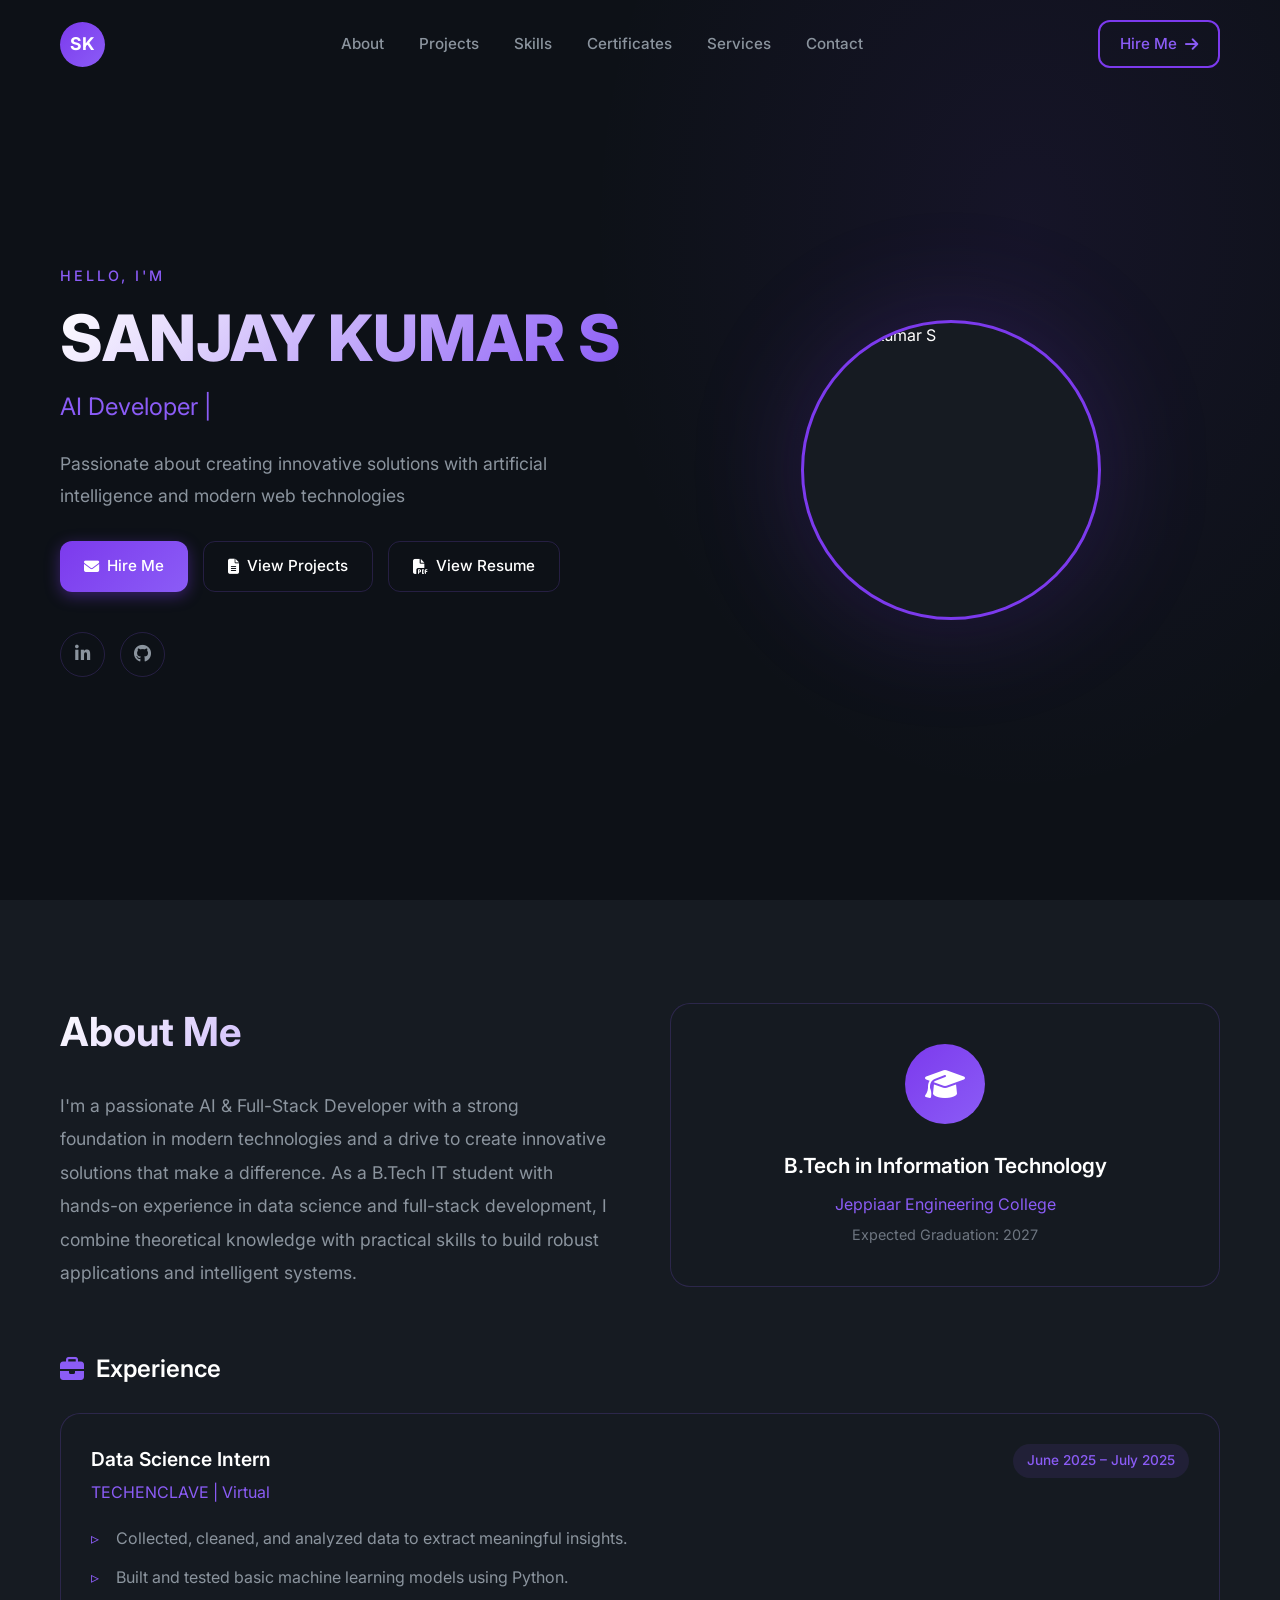
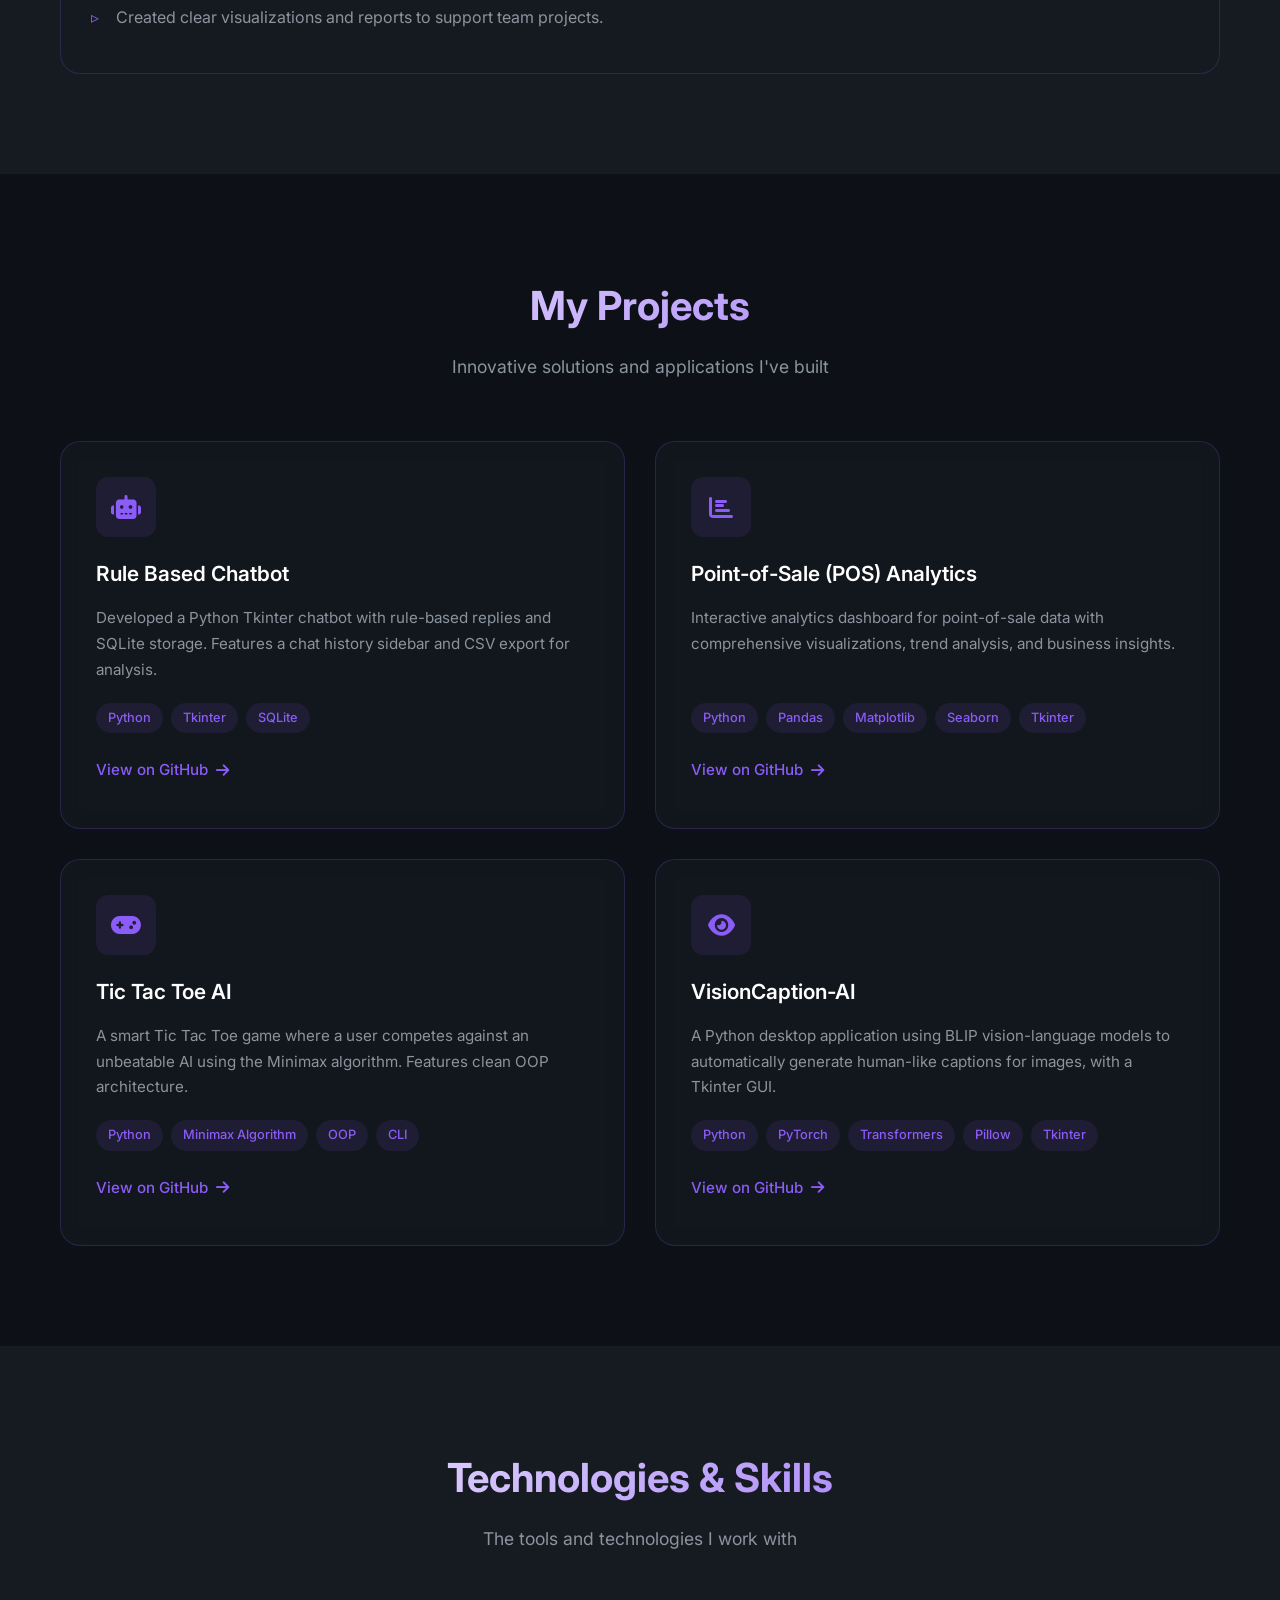
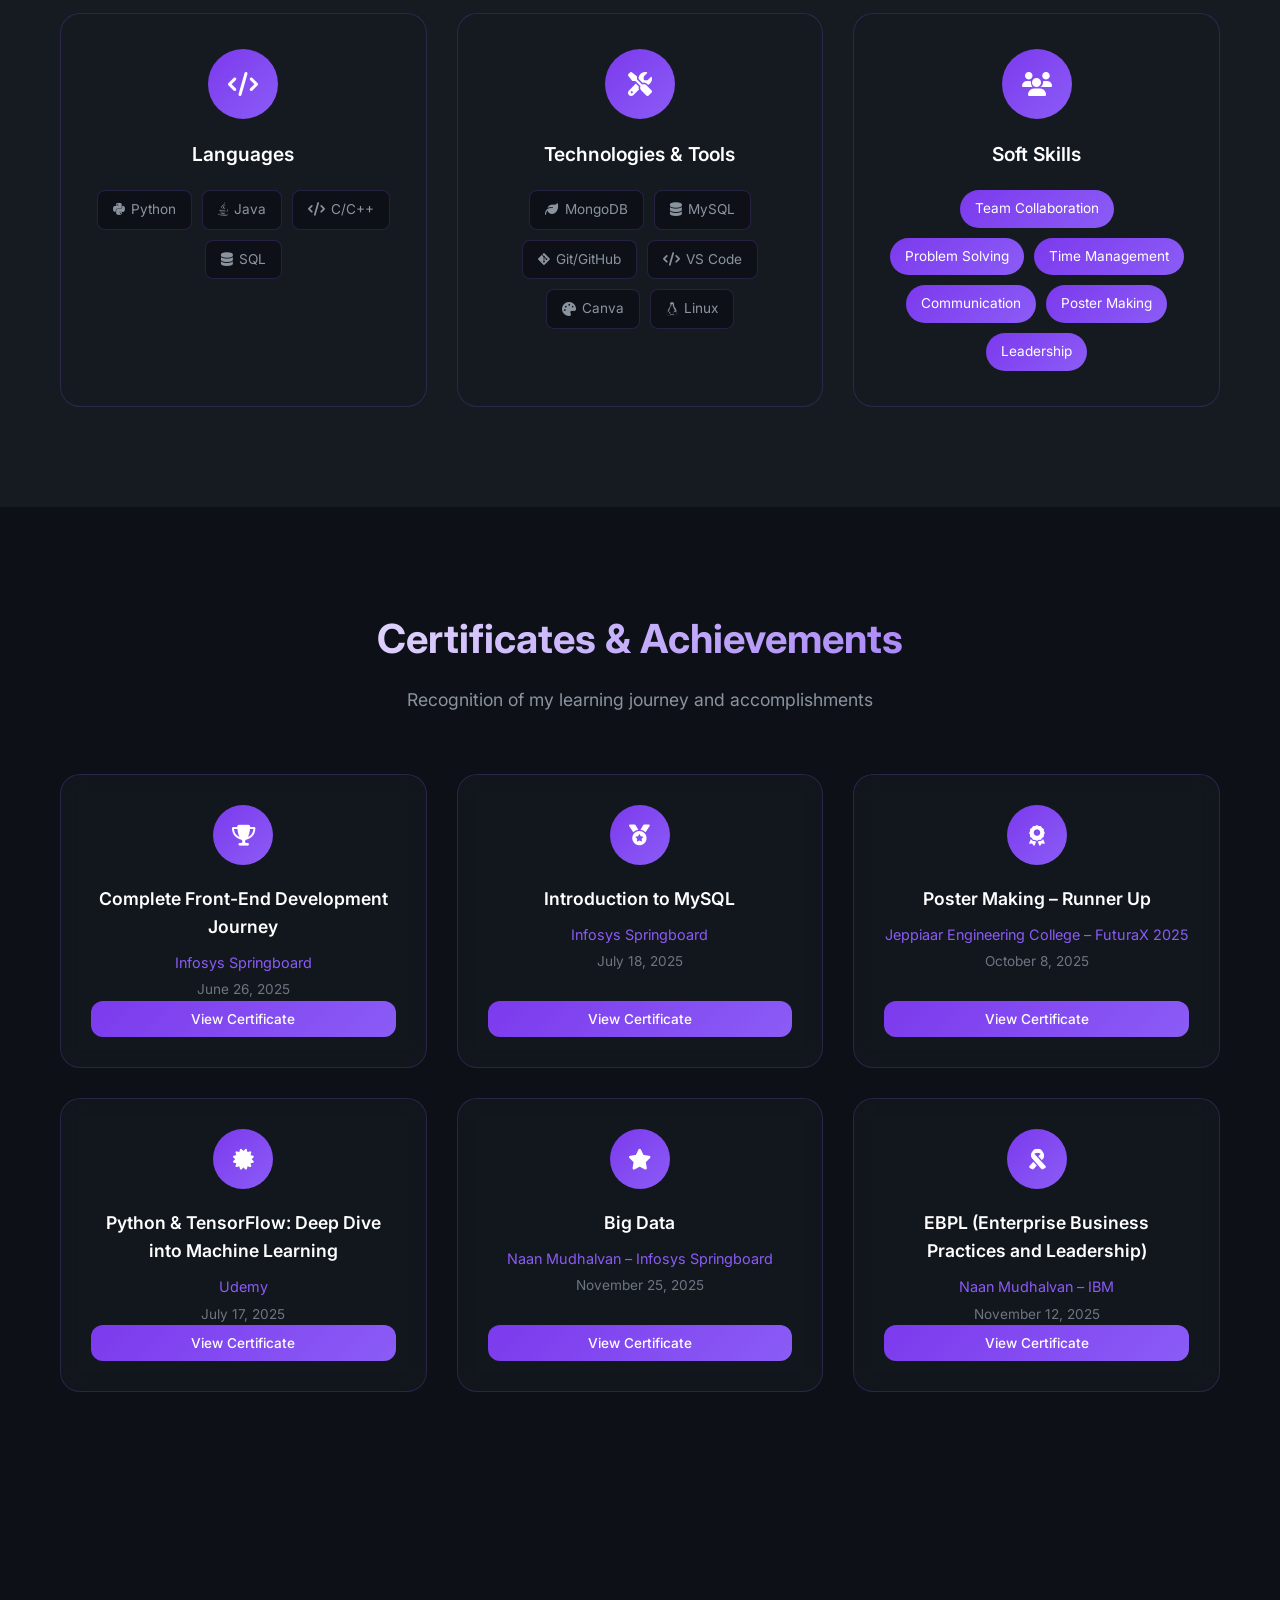
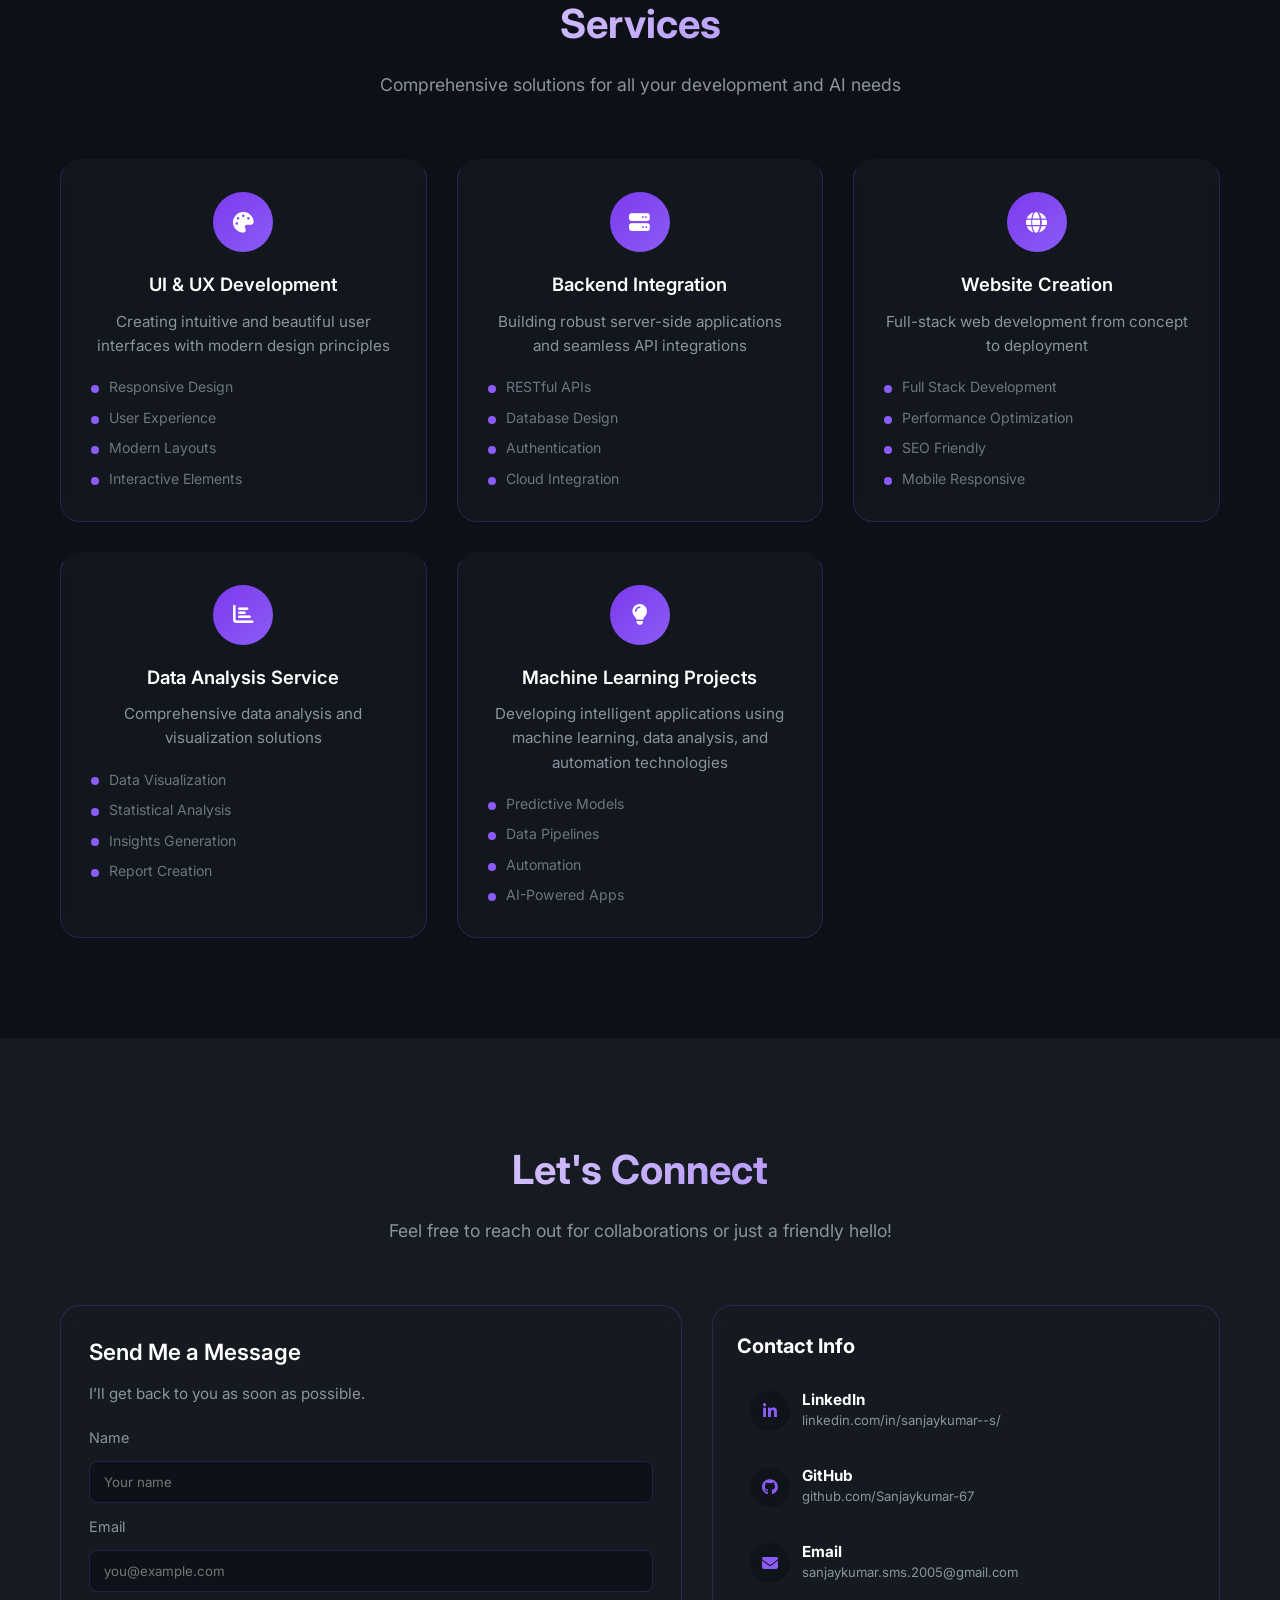
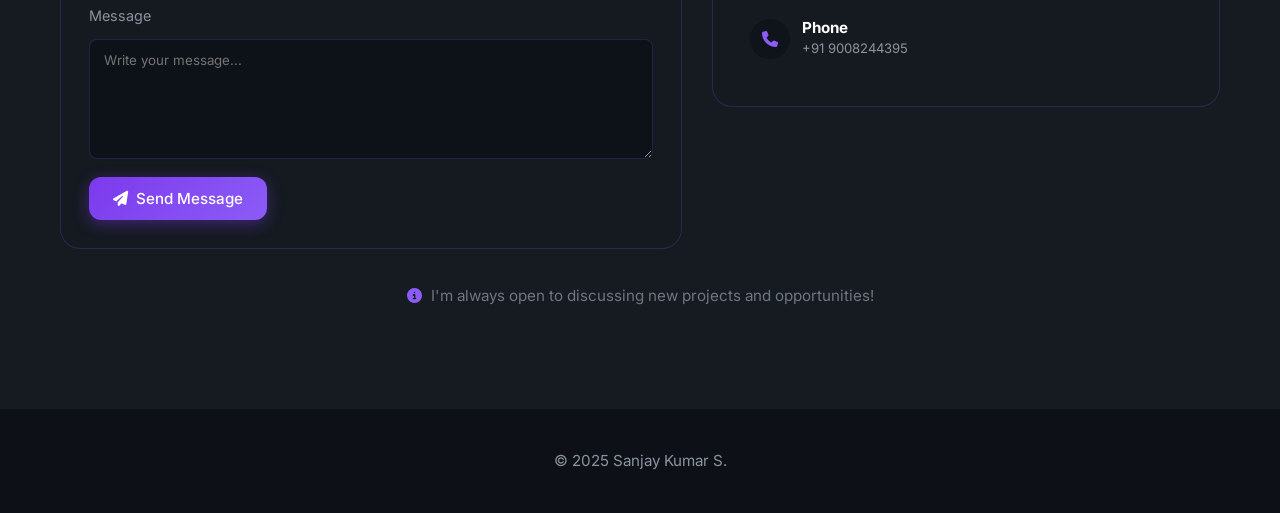
==== commit df676cae: "updated certificate section added the certificate and the link and the view system of the certificat" ====
--- a/port/index.html
+++ b/port/index.html
@@ -31,6 +31,7 @@
                 <li><a href="#projects" class="nav-link">Projects</a></li>
                 <li><a href="#skills" class="nav-link">Skills</a></li>
                 <li><a href="#certificates" class="nav-link">Certificates</a></li>
+                <li><a href="#services" class="nav-link">Services</a></li>
                 <li><a href="#contact" class="nav-link">Contact</a></li>
             </ul>
             
@@ -82,10 +83,6 @@
                     <a href="https://github.com/Sanjaykumar-67" target="_blank" class="social-icon" id="hero-github" aria-label="GitHub">
                         <i class="fab fa-github"></i>
                     </a>
-                    <!-- ADD TWITTER LINK HERE -->
-                    <a href="#" class="social-icon" id="hero-twitter" aria-label="Twitter">
-                        <i class="fab fa-twitter"></i>
-                    </a>
                 </div>
             </div>
             
@@ -175,7 +172,7 @@
                         <span class="tag">SQLite</span>
                     </div>
                     <!-- ADD GITHUB LINK HERE -->
-                    <a href="#" class="btn btn-project">
+                    <a href="https://github.com/Sanjaykumar-67/RULE-BASED-CHATBOT" class="btn btn-project" target="_blank" rel="noopener noreferrer">
                         View on GitHub <i class="fas fa-arrow-right"></i>
                     </a>
                 </div>
@@ -197,7 +194,7 @@
                         <span class="tag">Tkinter</span>
                     </div>
                     <!-- ADD GITHUB LINK HERE -->
-                    <a href="#" class="btn btn-project">
+                    <a href="https://github.com/Sanjaykumar-67/Point-of-Sale-POS_Analytics." class="btn btn-project" target="_blank" rel="noopener noreferrer">
                         View on GitHub <i class="fas fa-arrow-right"></i>
                     </a>
                 </div>
@@ -218,7 +215,7 @@
                         <span class="tag">CLI</span>
                     </div>
                     <!-- ADD GITHUB LINK HERE -->
-                    <a href="#" class="btn btn-project">
+                    <a href="https://github.com/Sanjaykumar-67/TicTacAI-A-Minimax-Powered-Tic-Tac-Toe-Game" class="btn btn-project" target="_blank" rel="noopener noreferrer">
                         View on GitHub <i class="fas fa-arrow-right"></i>
                     </a>
                 </div>
@@ -240,7 +237,7 @@
                         <span class="tag">Tkinter</span>
                     </div>
                     <!-- ADD GITHUB LINK HERE -->
-                    <a href="#" class="btn btn-project">
+                    <a href="https://github.com/Sanjaykumar-67/VisionCaption-AI" class="btn btn-project" target="_blank" rel="noopener noreferrer">
                         View on GitHub <i class="fas fa-arrow-right"></i>
                     </a>
                 </div>
@@ -335,94 +332,152 @@
             </div>
             
             <div class="certificates-grid">
-                <!-- Certificate 1 - Edit title and details below -->
+                <!-- Certificate 1 -->
                 <div class="certificate-card glass-card fade-in" id="cert-1">
                     <div class="certificate-icon">
                         <i class="fas fa-trophy"></i>
                     </div>
-                    <!-- EDIT CERTIFICATE NAME HERE -->
-                    <h3 class="certificate-title">Certificate Name</h3>
-                    <!-- EDIT ISSUING ORGANIZATION HERE -->
-                    <p class="certificate-issuer">Issuing Organization</p>
-                    <!-- EDIT DATE HERE -->
-                    <p class="certificate-date">Date</p>
-                    <!-- ADD CERTIFICATE LINK HERE -->
-                    <a href="#" class="btn btn-certificate">View Certificate</a>
-                </div>
-                
-                <!-- Certificate 2 - Edit title and details below -->
+                    <h3 class="certificate-title">Complete Front-End Development Journey</h3>
+                    <p class="certificate-issuer">Infosys Springboard</p>
+                    <p class="certificate-date">June 26, 2025</p>
+                    <button class="btn btn-certificate cert-view-btn" data-img="Complete Front-End Development Journey certificate.jpeg">View Certificate</button>
+                </div>
+                
+                <!-- Certificate 2 -->
                 <div class="certificate-card glass-card fade-in" id="cert-2">
                     <div class="certificate-icon">
                         <i class="fas fa-medal"></i>
                     </div>
-                    <!-- EDIT CERTIFICATE NAME HERE -->
-                    <h3 class="certificate-title">Certificate Name</h3>
-                    <!-- EDIT ISSUING ORGANIZATION HERE -->
-                    <p class="certificate-issuer">Issuing Organization</p>
-                    <!-- EDIT DATE HERE -->
-                    <p class="certificate-date">Date</p>
-                    <!-- ADD CERTIFICATE LINK HERE -->
-                    <a href="#" class="btn btn-certificate">View Certificate</a>
-                </div>
-                
-                <!-- Certificate 3 - Edit title and details below -->
+                    <h3 class="certificate-title">Introduction to MySQL</h3>
+                    <p class="certificate-issuer">Infosys Springboard</p>
+                    <p class="certificate-date">July 18, 2025</p>
+                    <button class="btn btn-certificate cert-view-btn" data-img="Introduction to MySQL certificate.jpeg">View Certificate</button>
+                </div>
+                
+                <!-- Certificate 3 -->
                 <div class="certificate-card glass-card fade-in" id="cert-3">
                     <div class="certificate-icon">
                         <i class="fas fa-award"></i>
                     </div>
-                    <!-- EDIT CERTIFICATE NAME HERE -->
-                    <h3 class="certificate-title">Certificate Name</h3>
-                    <!-- EDIT ISSUING ORGANIZATION HERE -->
-                    <p class="certificate-issuer">Issuing Organization</p>
-                    <!-- EDIT DATE HERE -->
-                    <p class="certificate-date">Date</p>
-                    <!-- ADD CERTIFICATE LINK HERE -->
-                    <a href="#" class="btn btn-certificate">View Certificate</a>
-                </div>
-                
-                <!-- Certificate 4 - Edit title and details below -->
+                    <h3 class="certificate-title">Poster Making – Runner Up</h3>
+                    <p class="certificate-issuer">Jeppiaar Engineering College – FuturaX 2025</p>
+                    <p class="certificate-date">October 8, 2025</p>
+                    <button class="btn btn-certificate cert-view-btn" data-img="poster making runner up certificate.jpeg">View Certificate</button>
+                </div>
+                
+                <!-- Certificate 4 -->
                 <div class="certificate-card glass-card fade-in" id="cert-4">
                     <div class="certificate-icon">
                         <i class="fas fa-certificate"></i>
                     </div>
-                    <!-- EDIT CERTIFICATE NAME HERE -->
-                    <h3 class="certificate-title">Certificate Name</h3>
-                    <!-- EDIT ISSUING ORGANIZATION HERE -->
-                    <p class="certificate-issuer">Issuing Organization</p>
-                    <!-- EDIT DATE HERE -->
-                    <p class="certificate-date">Date</p>
-                    <!-- ADD CERTIFICATE LINK HERE -->
-                    <a href="#" class="btn btn-certificate">View Certificate</a>
-                </div>
-                
-                <!-- Certificate 5 - Edit title and details below -->
+                    <h3 class="certificate-title">Python &amp; TensorFlow: Deep Dive into Machine Learning</h3>
+                    <p class="certificate-issuer">Udemy</p>
+                    <p class="certificate-date">July 17, 2025</p>
+                    <button class="btn btn-certificate cert-view-btn" data-img="Python &amp; TensorFlow certificate.jpeg">View Certificate</button>
+                </div>
+                
+                <!-- Certificate 5 -->
                 <div class="certificate-card glass-card fade-in" id="cert-5">
                     <div class="certificate-icon">
                         <i class="fas fa-star"></i>
                     </div>
-                    <!-- EDIT CERTIFICATE NAME HERE -->
-                    <h3 class="certificate-title">Certificate Name</h3>
-                    <!-- EDIT ISSUING ORGANIZATION HERE -->
-                    <p class="certificate-issuer">Issuing Organization</p>
-                    <!-- EDIT DATE HERE -->
-                    <p class="certificate-date">Date</p>
-                    <!-- ADD CERTIFICATE LINK HERE -->
-                    <a href="#" class="btn btn-certificate">View Certificate</a>
-                </div>
-                
-                <!-- Certificate 6 - Edit title and details below -->
+                    <h3 class="certificate-title">Big Data</h3>
+                    <p class="certificate-issuer">Naan Mudhalvan – Infosys Springboard</p>
+                    <p class="certificate-date">November 25, 2025</p>
+                    <button class="btn btn-certificate cert-view-btn" data-img="BIG data certificate .jpg">View Certificate</button>
+                </div>
+                
+                <!-- Certificate 6 -->
                 <div class="certificate-card glass-card fade-in" id="cert-6">
                     <div class="certificate-icon">
                         <i class="fas fa-ribbon"></i>
                     </div>
-                    <!-- EDIT CERTIFICATE NAME HERE -->
-                    <h3 class="certificate-title">Certificate Name</h3>
-                    <!-- EDIT ISSUING ORGANIZATION HERE -->
-                    <p class="certificate-issuer">Issuing Organization</p>
-                    <!-- EDIT DATE HERE -->
-                    <p class="certificate-date">Date</p>
-                    <!-- ADD CERTIFICATE LINK HERE -->
-                    <a href="#" class="btn btn-certificate">View Certificate</a>
+                    <h3 class="certificate-title">EBPL (Enterprise Business Practices and Leadership)</h3>
+                    <p class="certificate-issuer">Naan Mudhalvan – IBM</p>
+                    <p class="certificate-date">November 12, 2025</p>
+                    <button class="btn btn-certificate cert-view-btn" data-img="EBPL cerrtificate .jpg">View Certificate</button>
+                </div>
+            </div>
+        </div>
+    </section>
+
+    <!-- ==================== SERVICES SECTION ==================== -->
+    <section class="section services" id="services">
+        <div class="container">
+            <div class="section-header fade-in">
+                <h2 class="section-title">Services</h2>
+                <p class="section-subtitle">Comprehensive solutions for all your development and AI needs</p>
+            </div>
+
+            <div class="services-grid">
+                <div class="service-card glass-card fade-in">
+                    <div class="service-icon">
+                        <i class="fas fa-palette"></i>
+                    </div>
+                    <h3 class="service-title">UI &amp; UX Development</h3>
+                    <p class="service-description">Creating intuitive and beautiful user interfaces with modern design principles</p>
+                    <ul class="service-features">
+                        <li>Responsive Design</li>
+                        <li>User Experience</li>
+                        <li>Modern Layouts</li>
+                        <li>Interactive Elements</li>
+                    </ul>
+                </div>
+
+                <div class="service-card glass-card fade-in">
+                    <div class="service-icon">
+                        <i class="fas fa-server"></i>
+                    </div>
+                    <h3 class="service-title">Backend Integration</h3>
+                    <p class="service-description">Building robust server-side applications and seamless API integrations</p>
+                    <ul class="service-features">
+                        <li>RESTful APIs</li>
+                        <li>Database Design</li>
+                        <li>Authentication</li>
+                        <li>Cloud Integration</li>
+                    </ul>
+                </div>
+
+                <div class="service-card glass-card fade-in">
+                    <div class="service-icon">
+                        <i class="fas fa-globe"></i>
+                    </div>
+                    <h3 class="service-title">Website Creation</h3>
+                    <p class="service-description">Full-stack web development from concept to deployment</p>
+                    <ul class="service-features">
+                        <li>Full Stack Development</li>
+                        <li>Performance Optimization</li>
+                        <li>SEO Friendly</li>
+                        <li>Mobile Responsive</li>
+                    </ul>
+                </div>
+
+                <div class="service-card glass-card fade-in">
+                    <div class="service-icon">
+                        <i class="fas fa-chart-bar"></i>
+                    </div>
+                    <h3 class="service-title">Data Analysis Service</h3>
+                    <p class="service-description">Comprehensive data analysis and visualization solutions</p>
+                    <ul class="service-features">
+                        <li>Data Visualization</li>
+                        <li>Statistical Analysis</li>
+                        <li>Insights Generation</li>
+                        <li>Report Creation</li>
+                    </ul>
+                </div>
+
+                <div class="service-card glass-card fade-in">
+                    <div class="service-icon">
+                        <i class="fas fa-lightbulb"></i>
+                    </div>
+                    <h3 class="service-title">Machine Learning Projects</h3>
+                    <p class="service-description">Developing intelligent applications using machine learning, data analysis, and automation technologies</p>
+                    <ul class="service-features">
+                        <li>Predictive Models</li>
+                        <li>Data Pipelines</li>
+                        <li>Automation</li>
+                        <li>AI-Powered Apps</li>
+                    </ul>
                 </div>
             </div>
         </div>
@@ -516,6 +571,12 @@
         </div>
     </footer>
 
+    <!-- Certificate Lightbox Modal -->
+    <div class="certificate-lightbox" id="certificate-lightbox" aria-hidden="true">
+        <button class="lightbox-close" id="lightbox-close" aria-label="Close certificate preview">✕</button>
+        <img id="lightbox-image" class="lightbox-image" src="" alt="Certificate preview">
+    </div>
+
     <!-- JavaScript -->
     <script src="script.js"></script>
 </body>
--- a/port/style.css
+++ b/port/style.css
@@ -197,6 +197,8 @@
     padding: 10px 20px;
     font-size: 0.85rem;
     margin-top: 15px;
+    width: 100%;
+    justify-content: center;
 }
 
 .btn-certificate:hover {
@@ -343,6 +345,7 @@
     font-weight: 800;
     line-height: 1.1;
     margin-bottom: 15px;
+    white-space: nowrap;
     background: linear-gradient(135deg, var(--text-primary) 0%, var(--accent-secondary) 100%);
     -webkit-background-clip: text;
     -webkit-text-fill-color: transparent;
@@ -743,6 +746,8 @@
 .certificate-card {
     padding: 30px;
     text-align: center;
+    display: flex;
+    flex-direction: column;
 }
 
 .certificate-icon {
@@ -774,6 +779,126 @@
 .certificate-date {
     font-size: 0.85rem;
     color: var(--text-muted);
+}
+
+.certificate-card .btn-certificate {
+    margin-top: auto;
+}
+
+/* Certificate Lightbox Modal */
+.certificate-lightbox {
+    position: fixed;
+    inset: 0;
+    background: rgba(0, 0, 0, 0.85);
+    display: flex;
+    align-items: center;
+    justify-content: center;
+    padding: 24px;
+    z-index: 2000;
+    opacity: 0;
+    visibility: hidden;
+    transition: opacity var(--transition-medium), visibility var(--transition-medium);
+}
+
+.certificate-lightbox.active {
+    opacity: 1;
+    visibility: visible;
+}
+
+.lightbox-image {
+    max-width: 90vw;
+    max-height: 85vh;
+    object-fit: contain;
+    border-radius: 10px;
+    box-shadow: 0 20px 40px rgba(0, 0, 0, 0.55);
+}
+
+.lightbox-close {
+    position: absolute;
+    top: 18px;
+    right: 24px;
+    border: none;
+    background: transparent;
+    color: #fff;
+    font-size: 2rem;
+    cursor: pointer;
+    line-height: 1;
+}
+
+/* ==================== SERVICES SECTION ==================== */
+.services-grid {
+    display: grid;
+    grid-template-columns: repeat(3, 1fr);
+    gap: 30px;
+}
+
+.service-card {
+    padding: 30px;
+    display: flex;
+    flex-direction: column;
+    text-align: center;
+    position: relative;
+    border-top: 3px solid transparent;
+}
+
+.service-card:hover {
+    transform: translateY(-8px);
+    box-shadow: 0 12px 32px var(--accent-glow);
+    border-top-color: var(--accent-secondary);
+}
+
+.service-icon {
+    width: 60px;
+    height: 60px;
+    border-radius: var(--radius-full);
+    background: linear-gradient(135deg, var(--accent-primary), var(--accent-secondary));
+    display: flex;
+    align-items: center;
+    justify-content: center;
+    margin: 0 auto 18px;
+    color: var(--text-primary);
+    font-size: 1.3rem;
+}
+
+.service-title {
+    font-size: 1.15rem;
+    font-weight: 600;
+    margin-bottom: 10px;
+    color: var(--text-primary);
+}
+
+.service-description {
+    font-size: 0.95rem;
+    color: var(--text-secondary);
+    margin-bottom: 18px;
+    line-height: 1.6;
+}
+
+.service-features {
+    list-style: none;
+    text-align: left;
+    margin: 0;
+    padding: 0;
+    display: grid;
+    gap: 8px;
+}
+
+.service-features li {
+    position: relative;
+    padding-left: 18px;
+    font-size: 0.88rem;
+    color: var(--text-muted);
+}
+
+.service-features li::before {
+    content: '';
+    position: absolute;
+    left: 0;
+    top: 0.55rem;
+    width: 8px;
+    height: 8px;
+    border-radius: 50%;
+    background: var(--accent-secondary);
 }
 
 /* ==================== CONTACT SECTION ==================== */
@@ -1041,6 +1166,10 @@
     }
     
     .certificates-grid {
+        grid-template-columns: repeat(2, 1fr);
+    }
+
+    .services-grid {
         grid-template-columns: repeat(2, 1fr);
     }
 
@@ -1098,6 +1227,10 @@
     .certificates-grid {
         grid-template-columns: 1fr;
     }
+
+    .services-grid {
+        grid-template-columns: 1fr;
+    }
     
     
 }
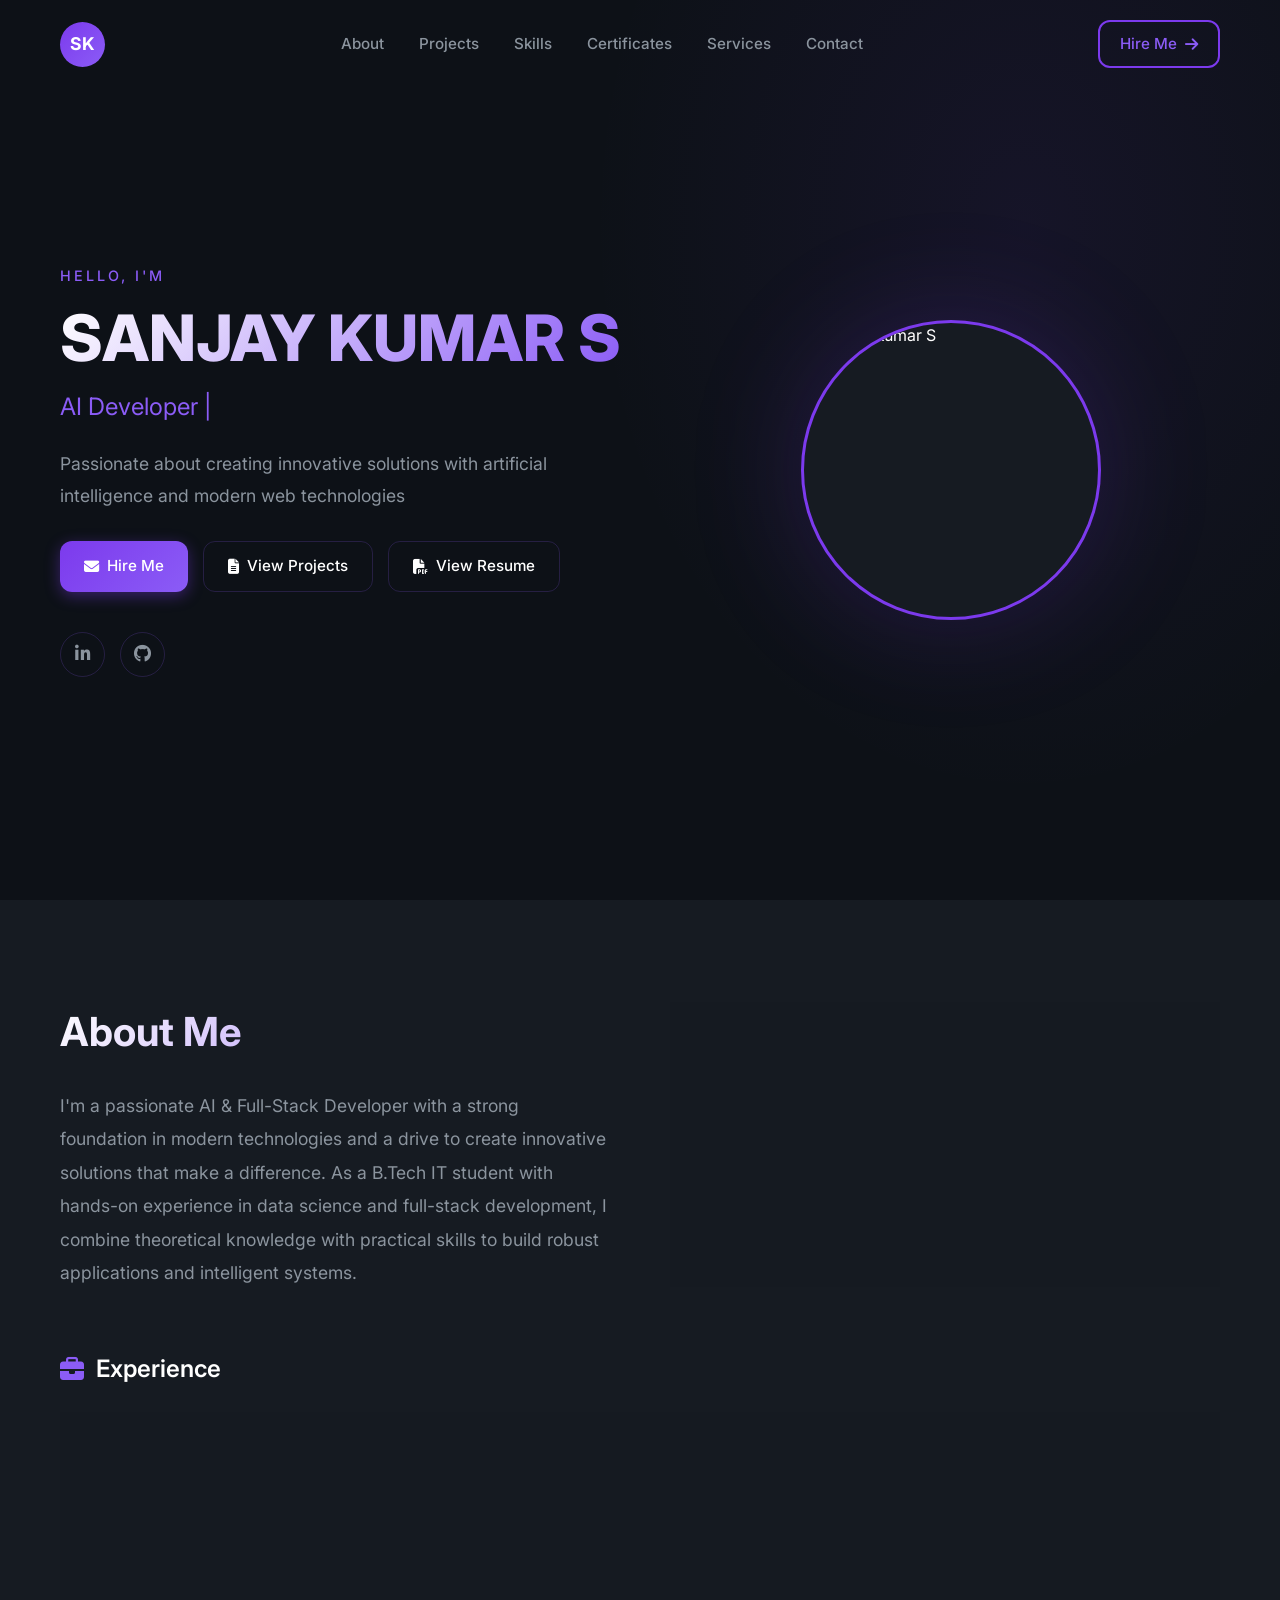
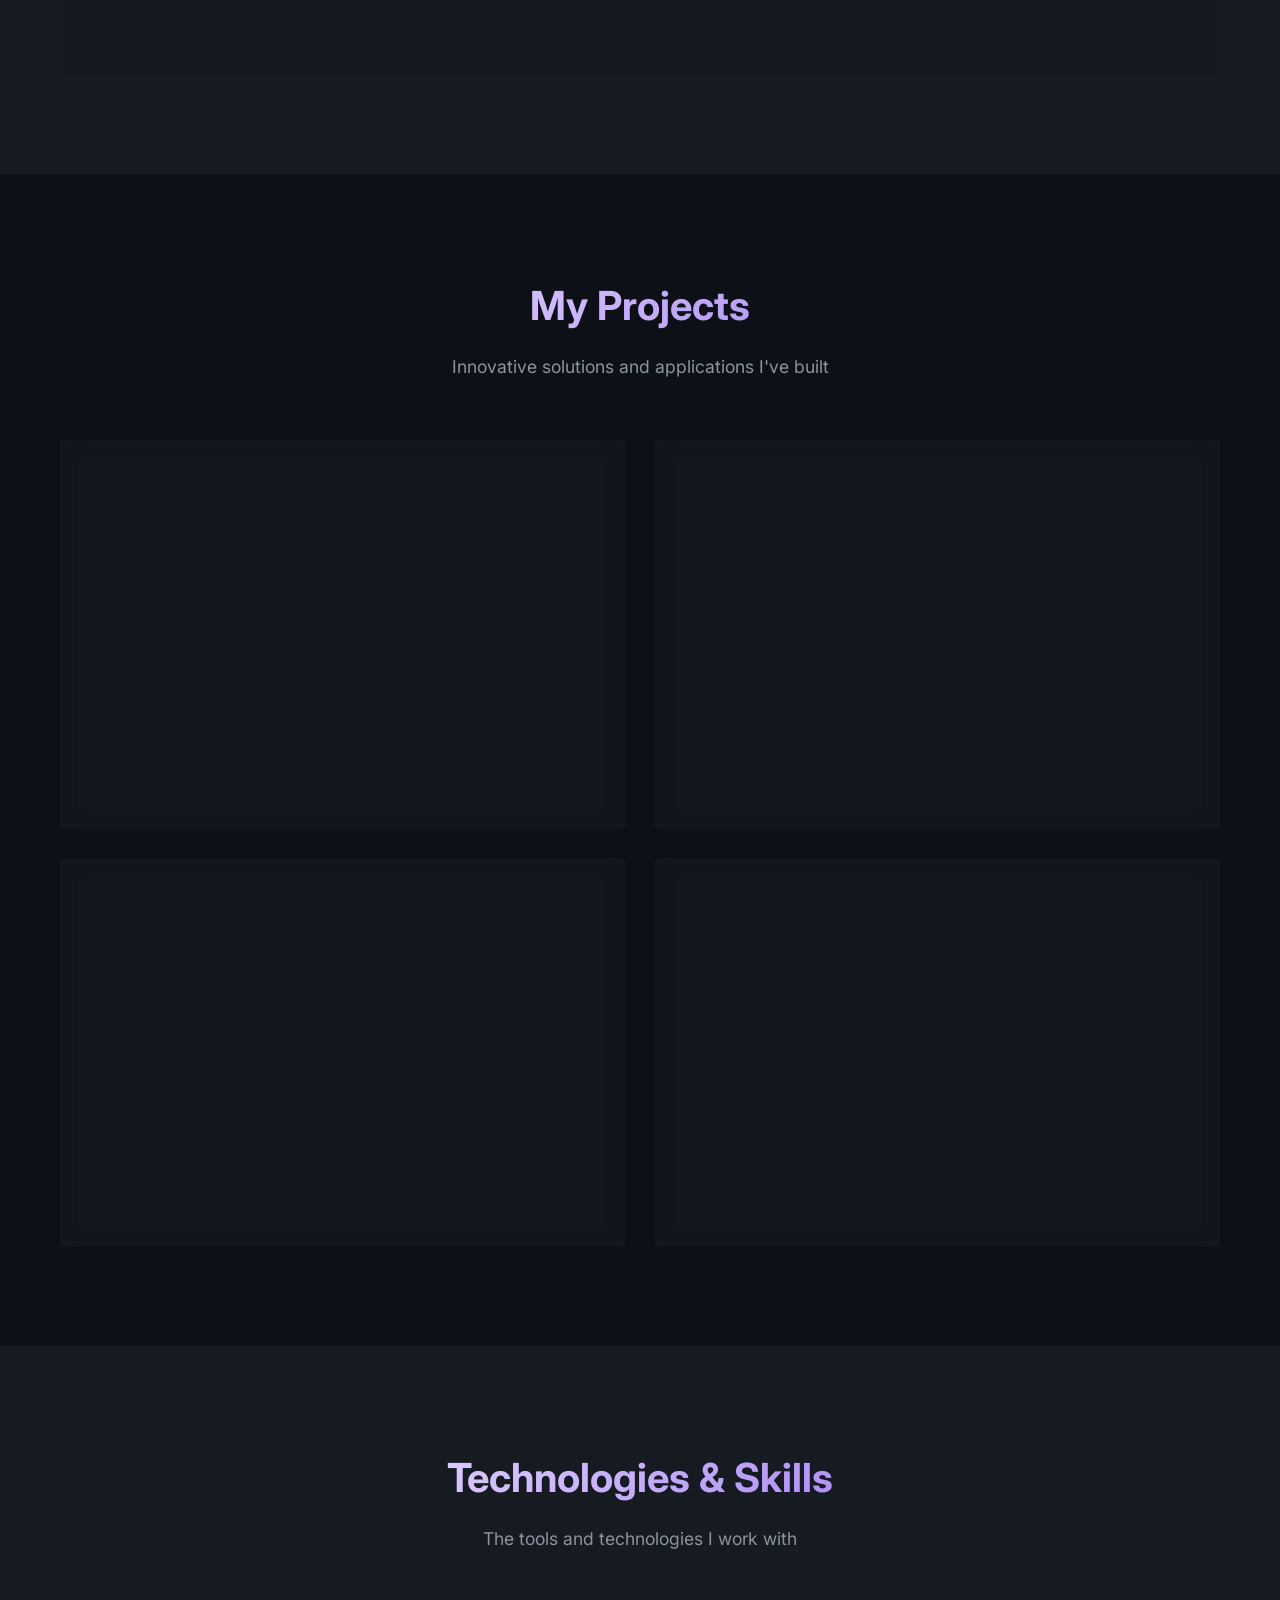
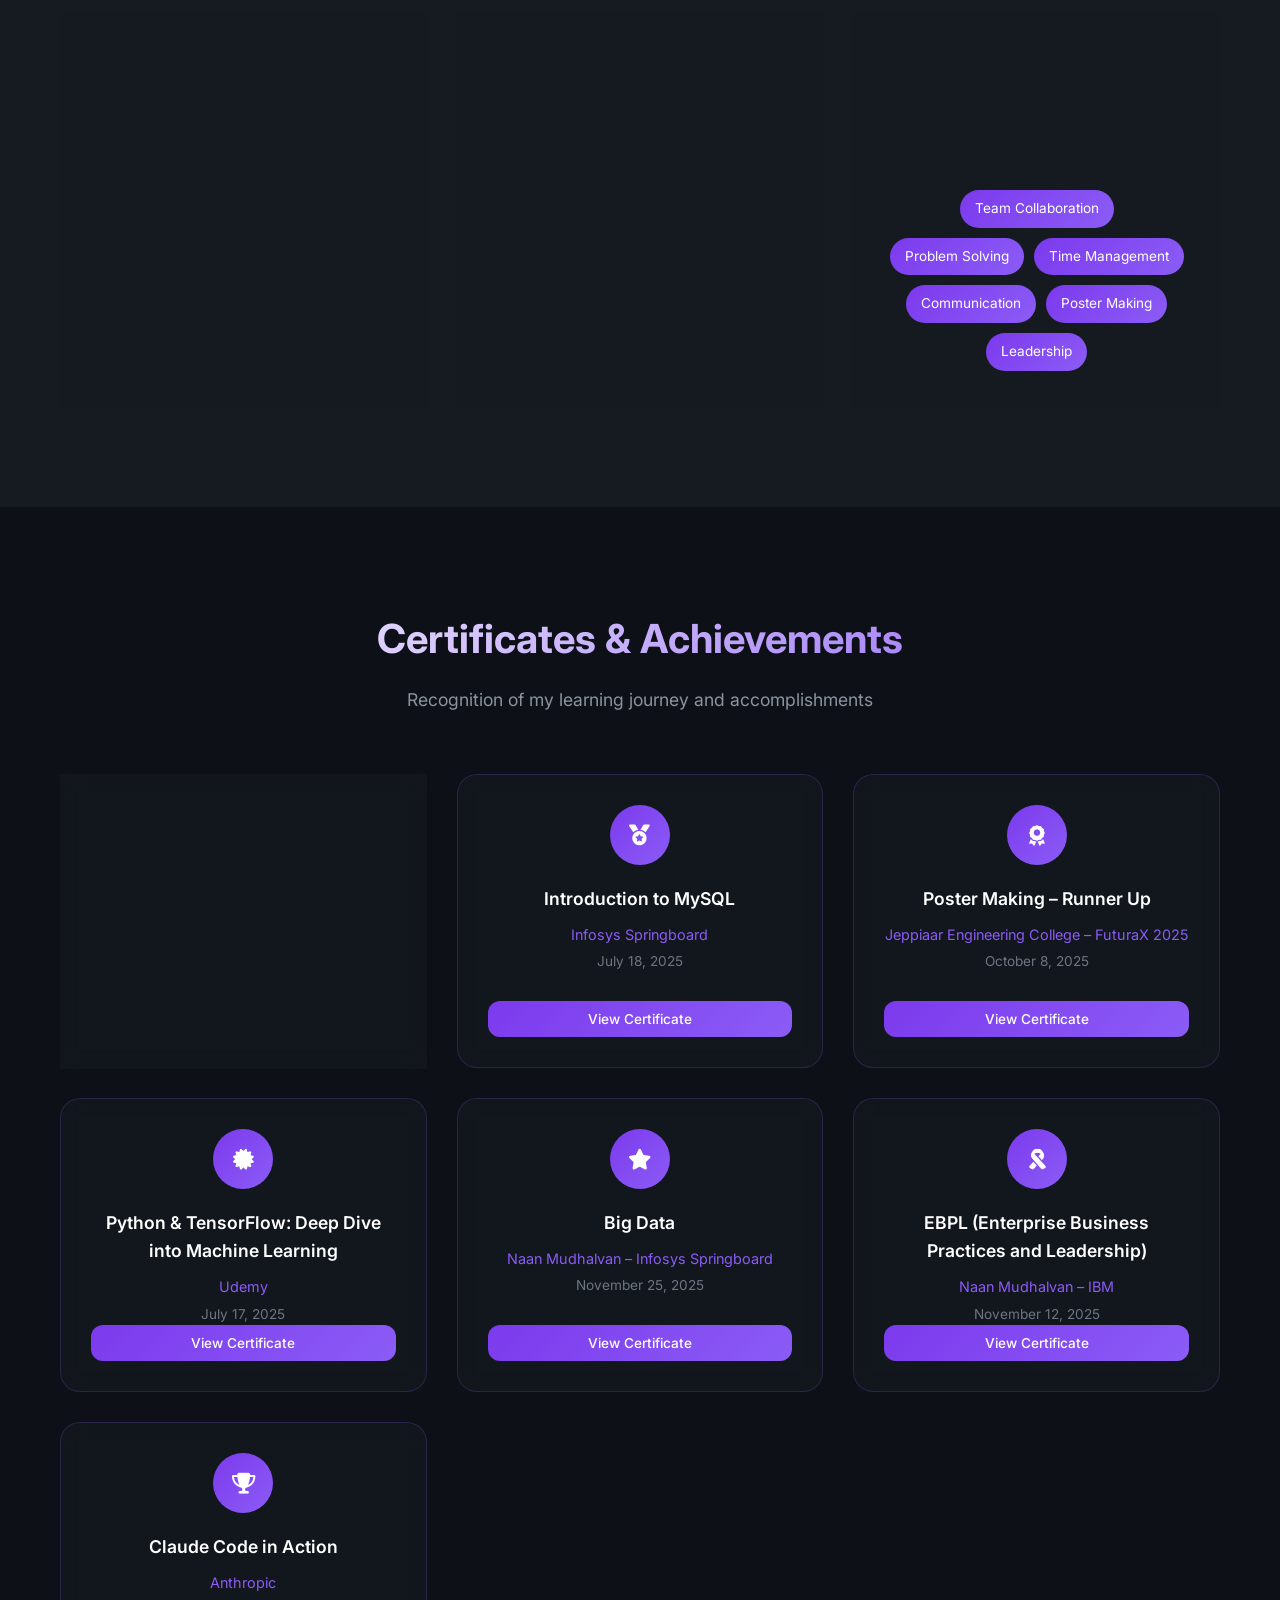
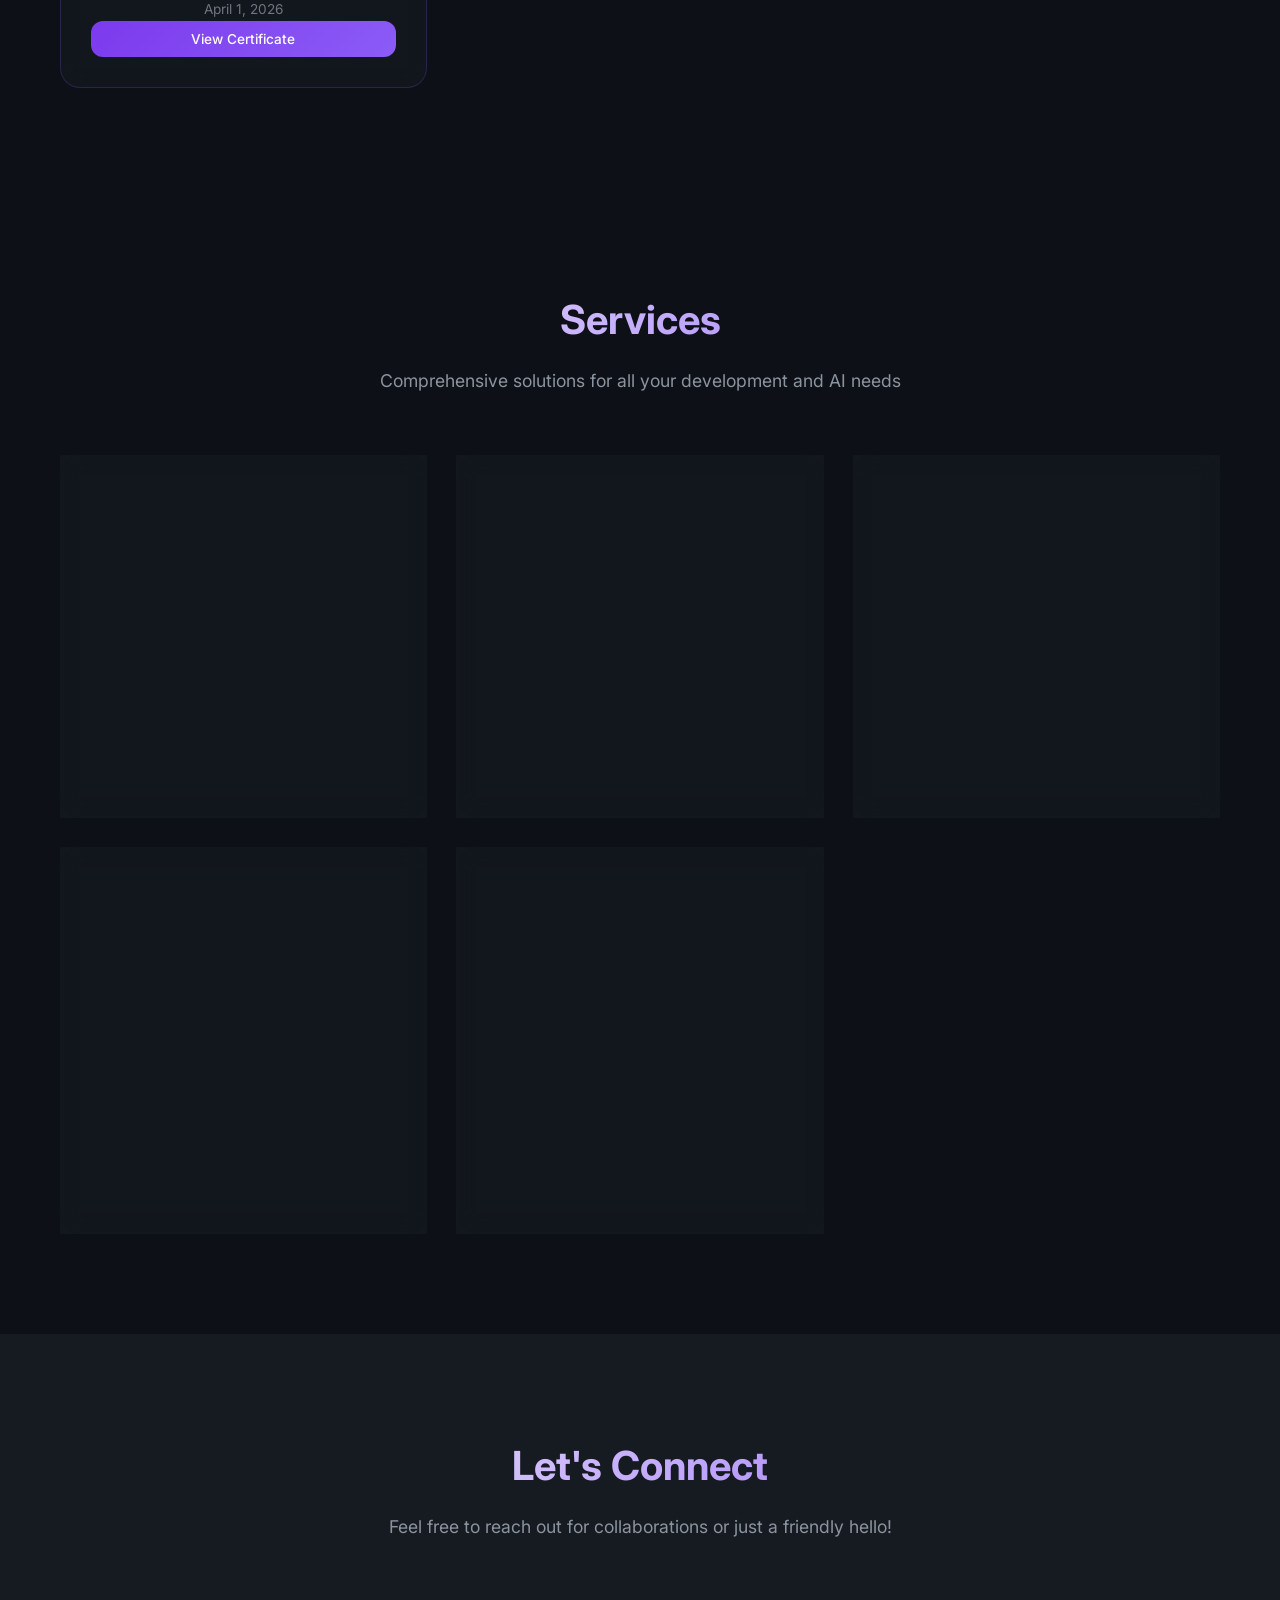
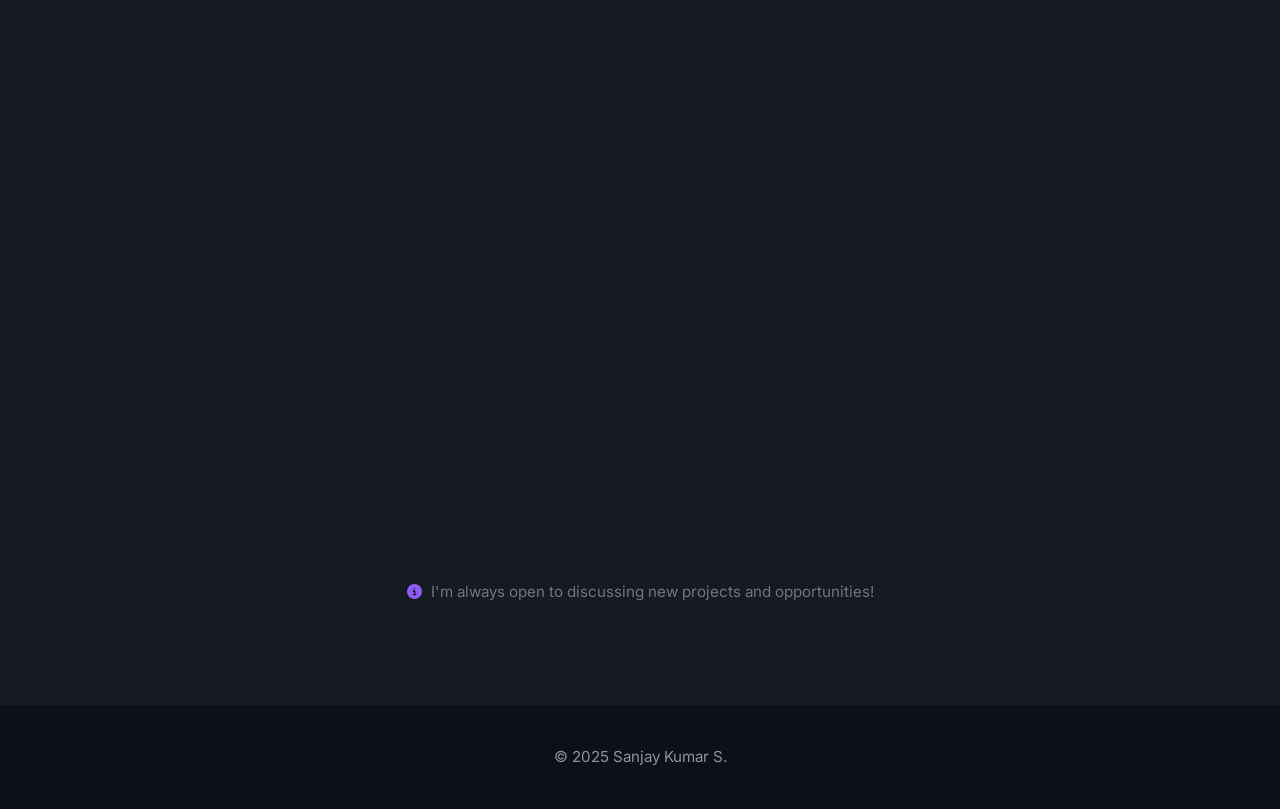
==== commit ec5f2cfb: "added new Claude code in action certificate" ====
--- a/port/index.html
+++ b/port/index.html
@@ -397,6 +397,17 @@
                     <p class="certificate-date">November 12, 2025</p>
                     <button class="btn btn-certificate cert-view-btn" data-img="EBPL cerrtificate .jpg">View Certificate</button>
                 </div>
+
+                <!-- Certificate 7 -->
+                <div class="certificate-card glass-card fade-in" id="cert-7">
+                    <div class="certificate-icon">
+                        <i class="fas fa-trophy"></i>
+                    </div>
+                    <h3 class="certificate-title">Claude Code in Action</h3>
+                    <p class="certificate-issuer">Anthropic</p>
+                    <p class="certificate-date">April 1, 2026</p>
+                    <button class="btn btn-certificate cert-view-btn" data-img="Claude Code in Action - by ANTHROPIC .jpg">View Certificate</button>
+                </div>
             </div>
         </div>
     </section>
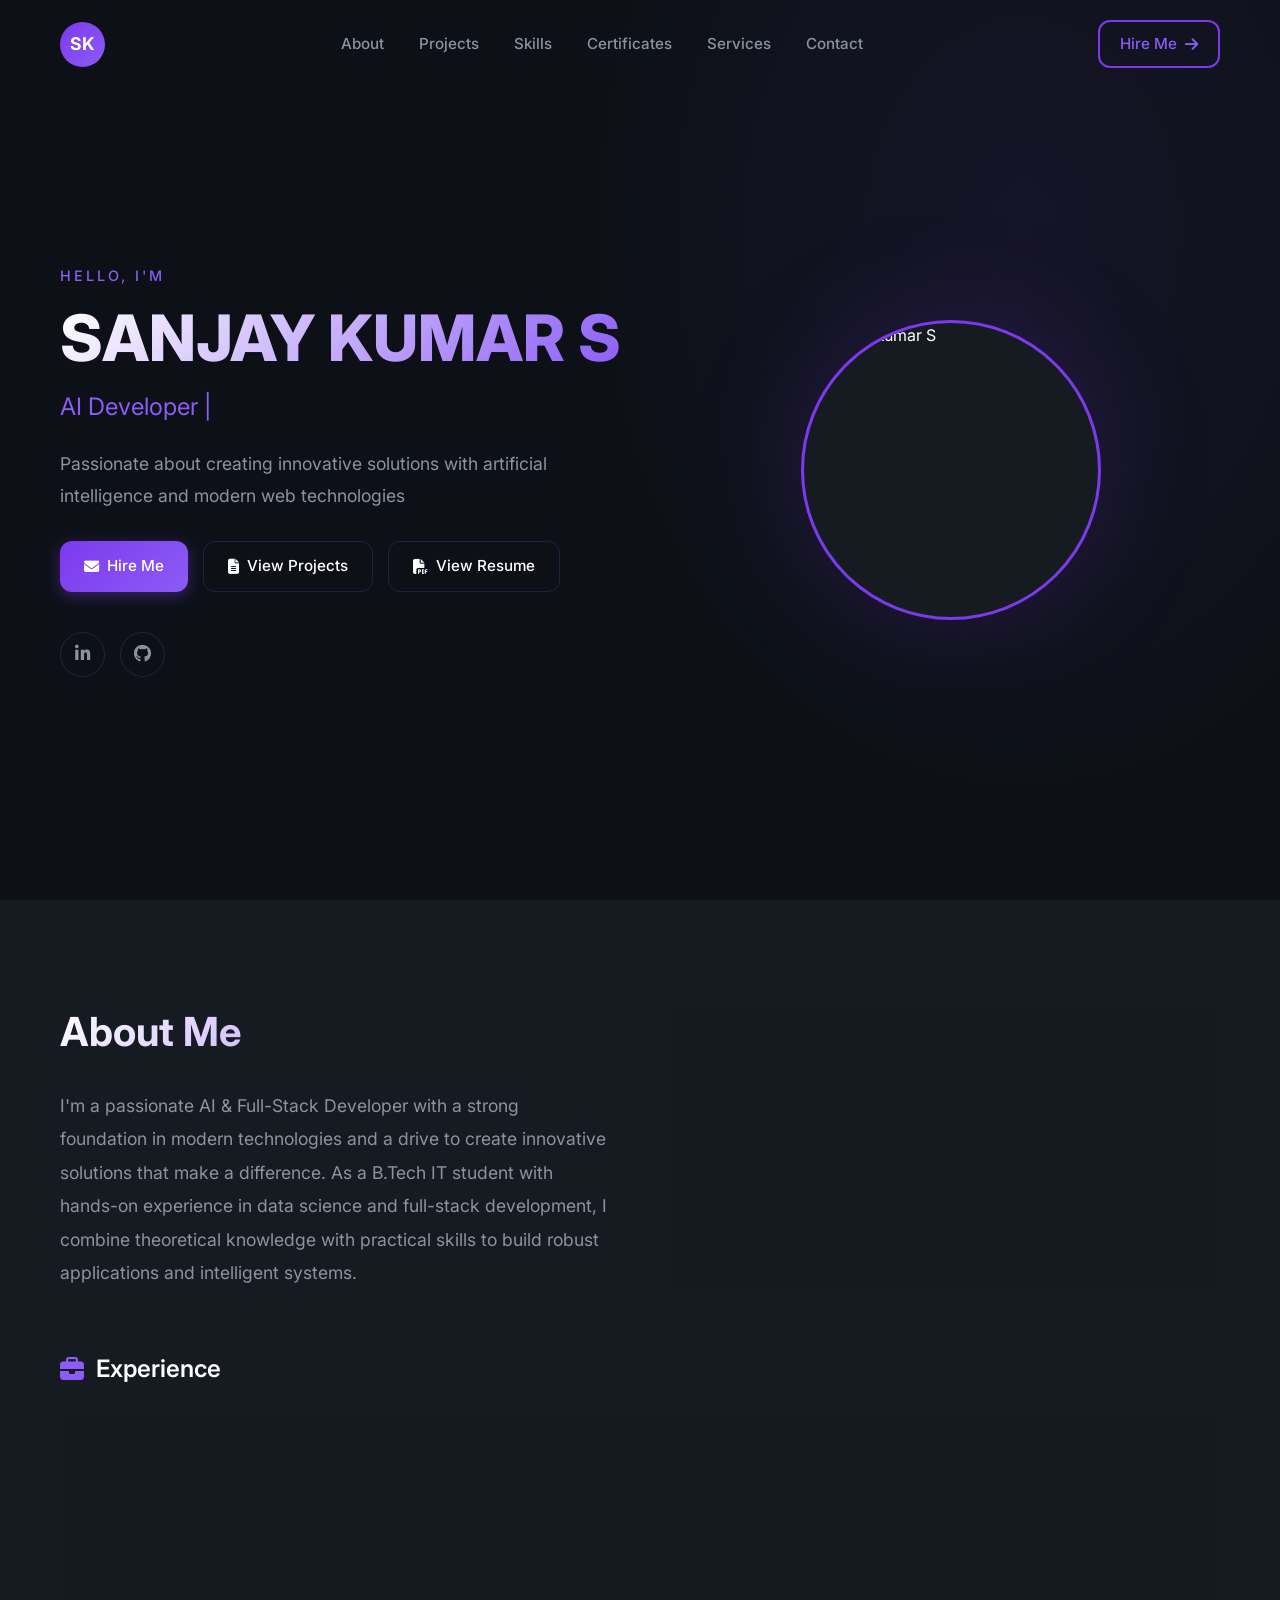
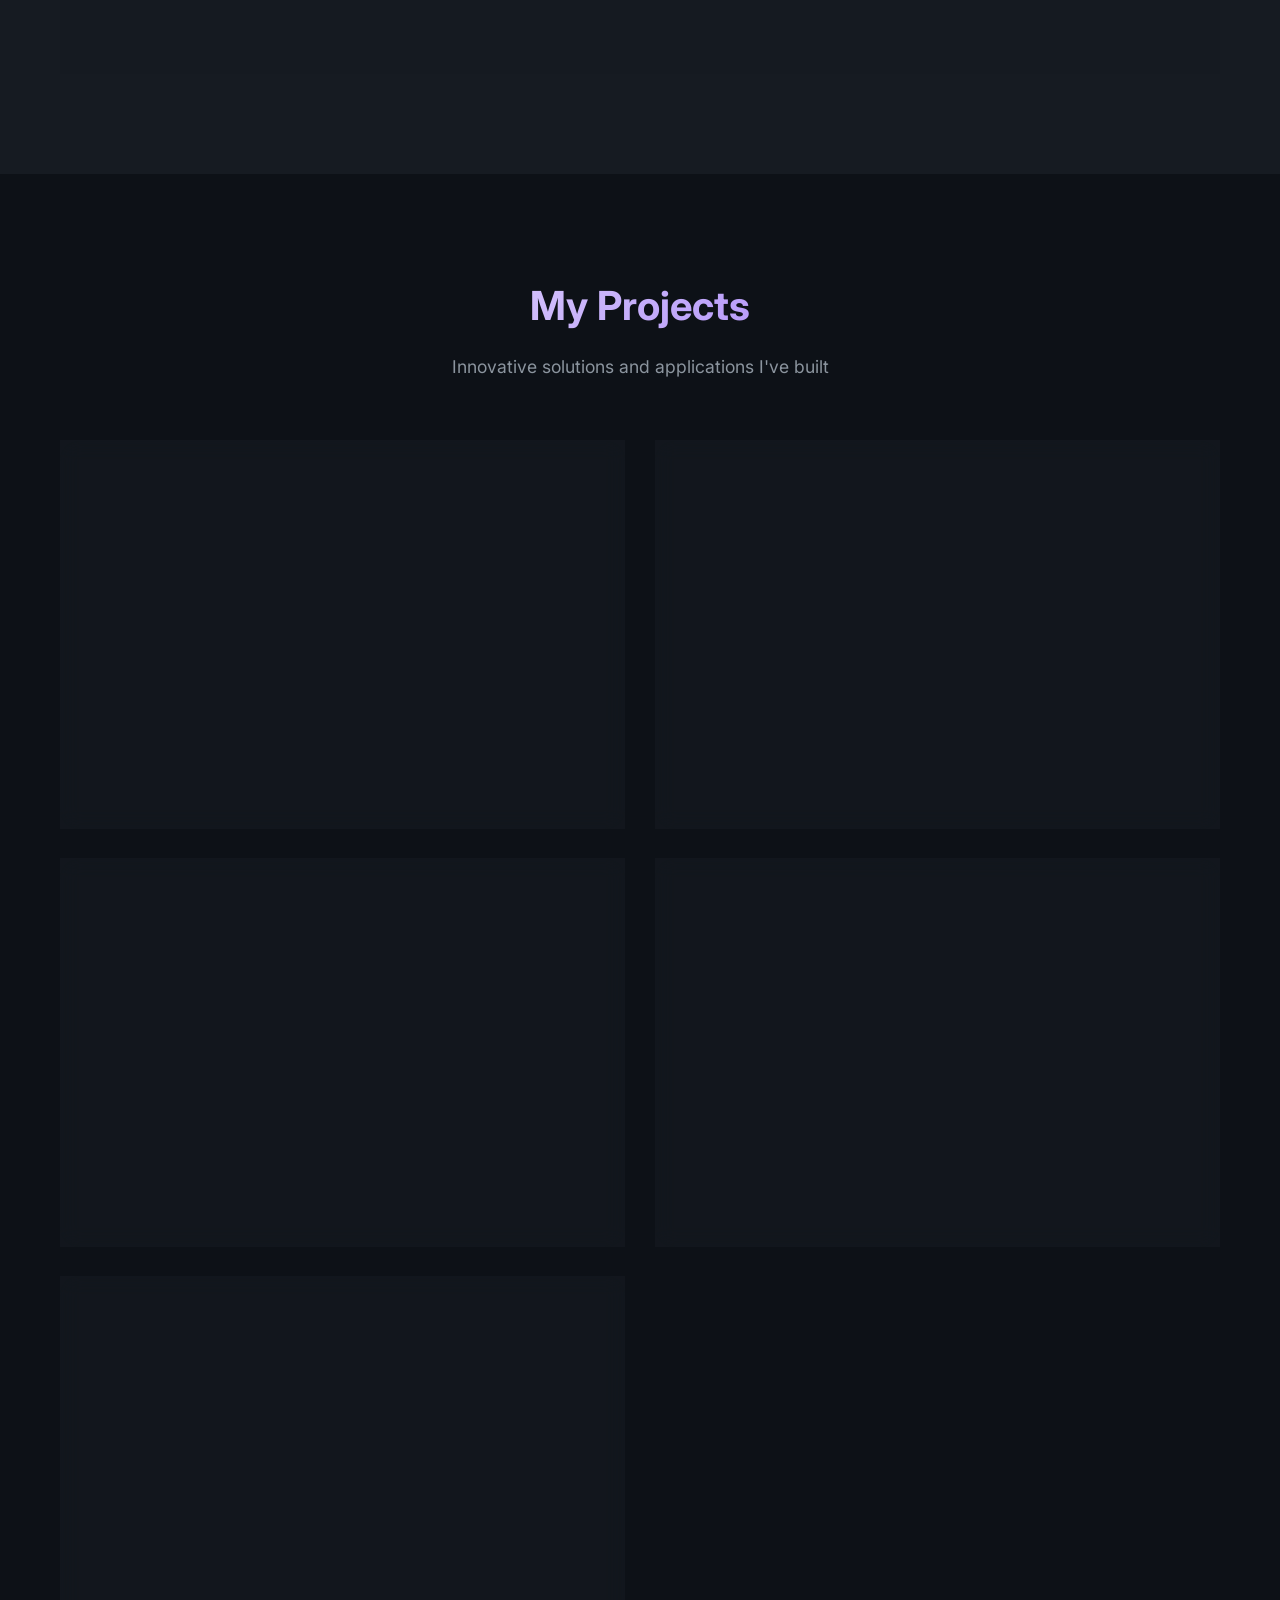
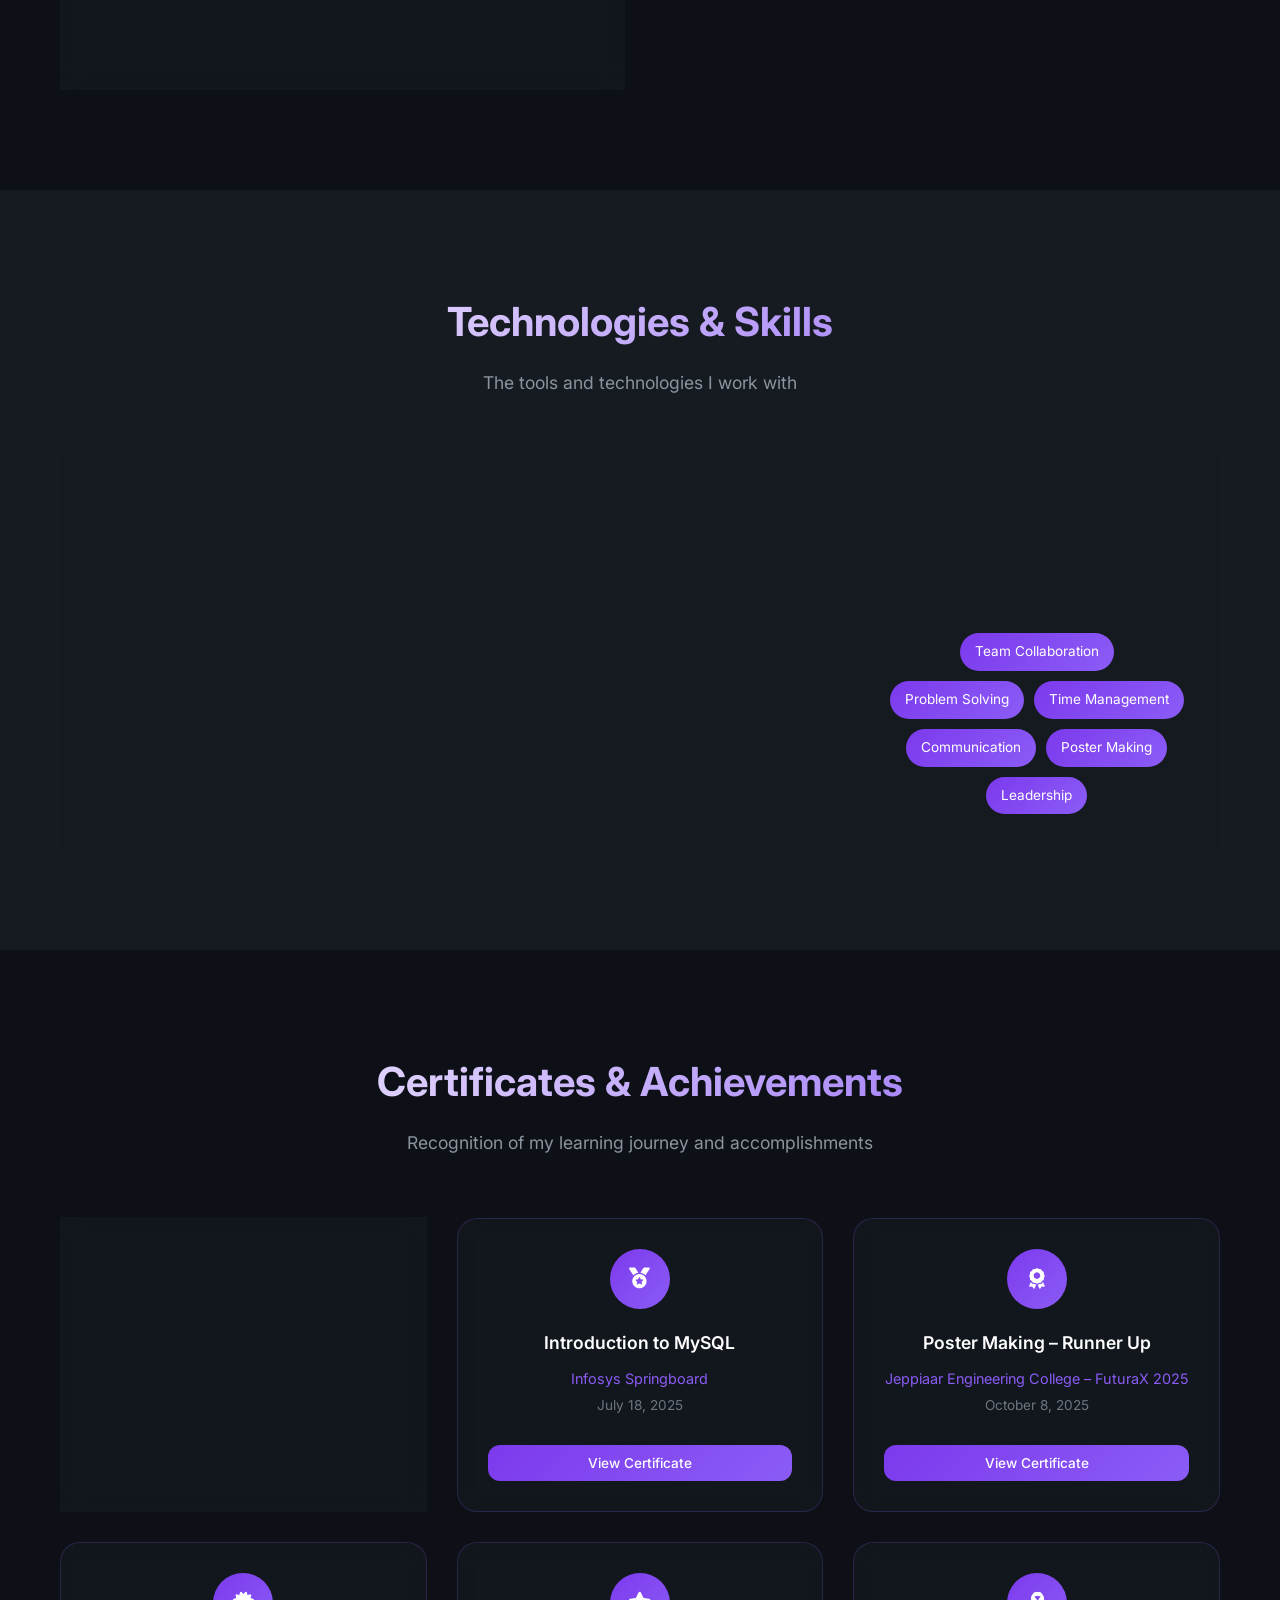
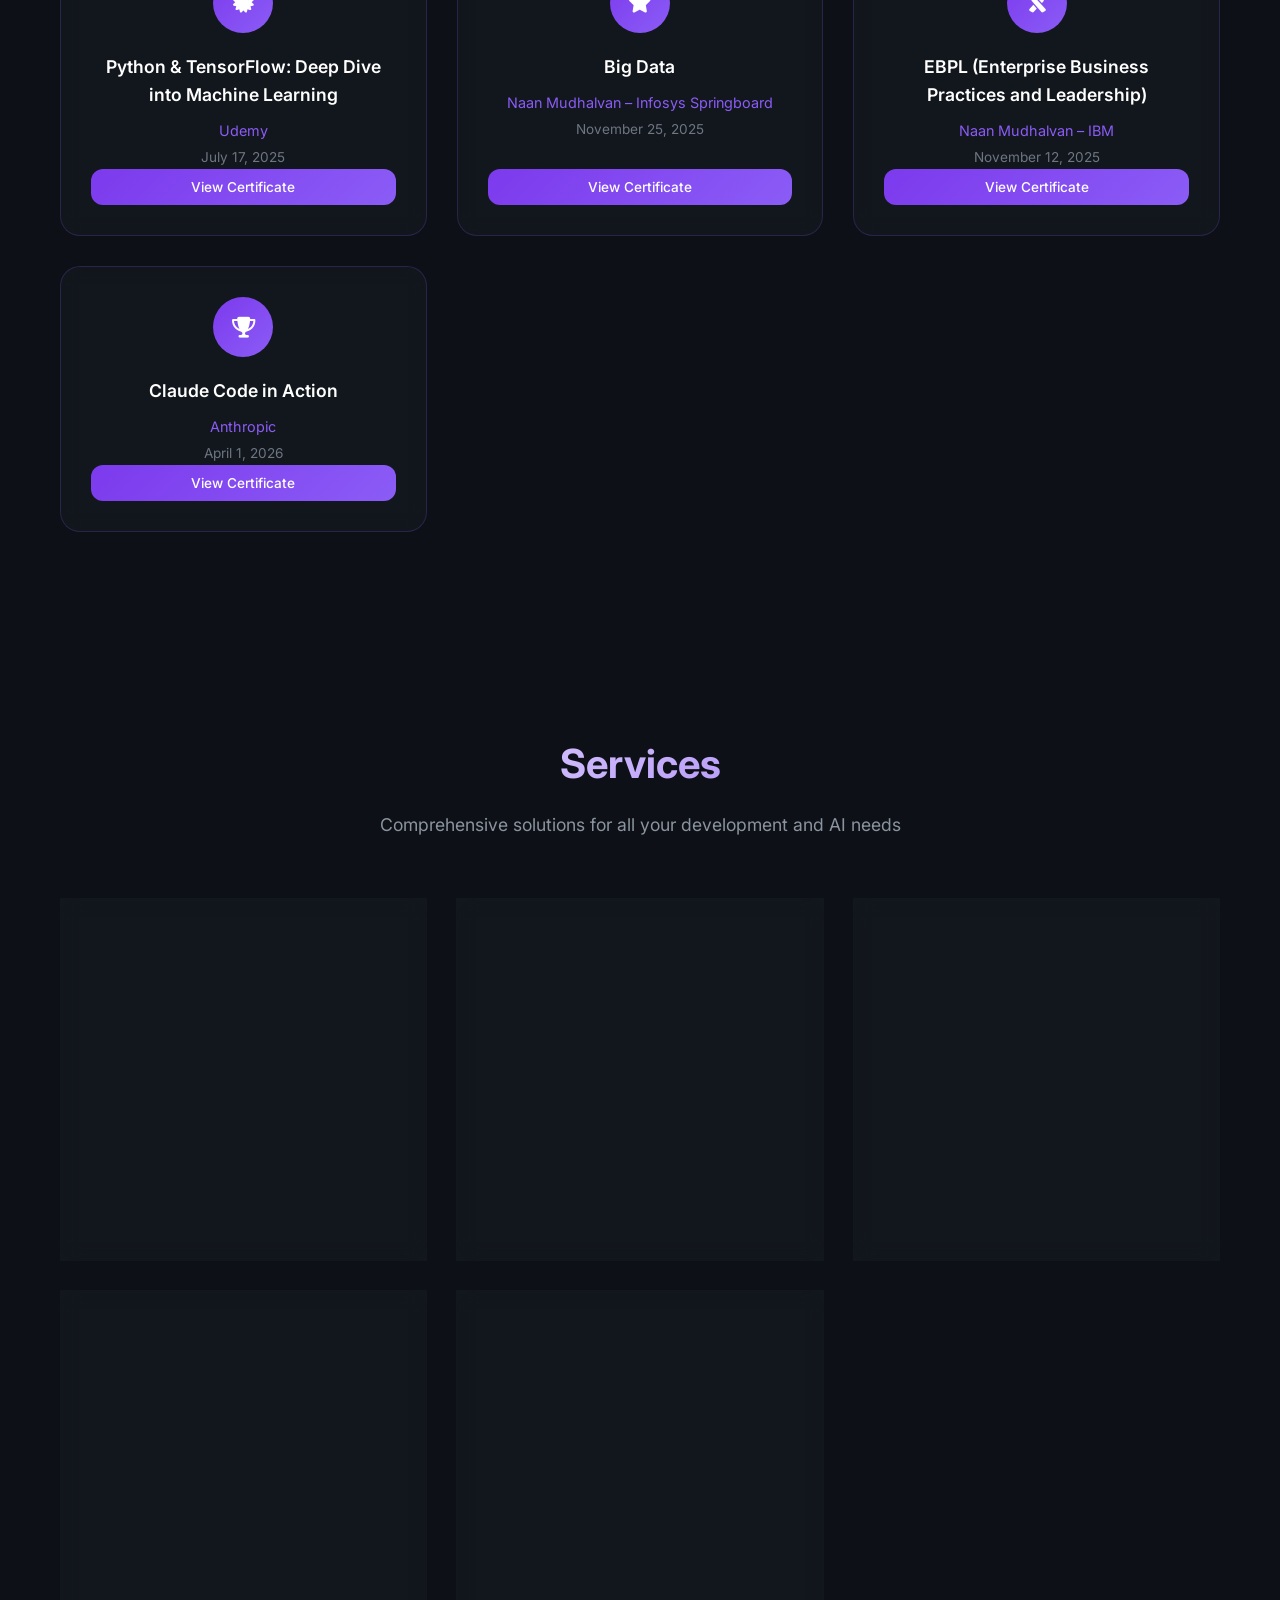
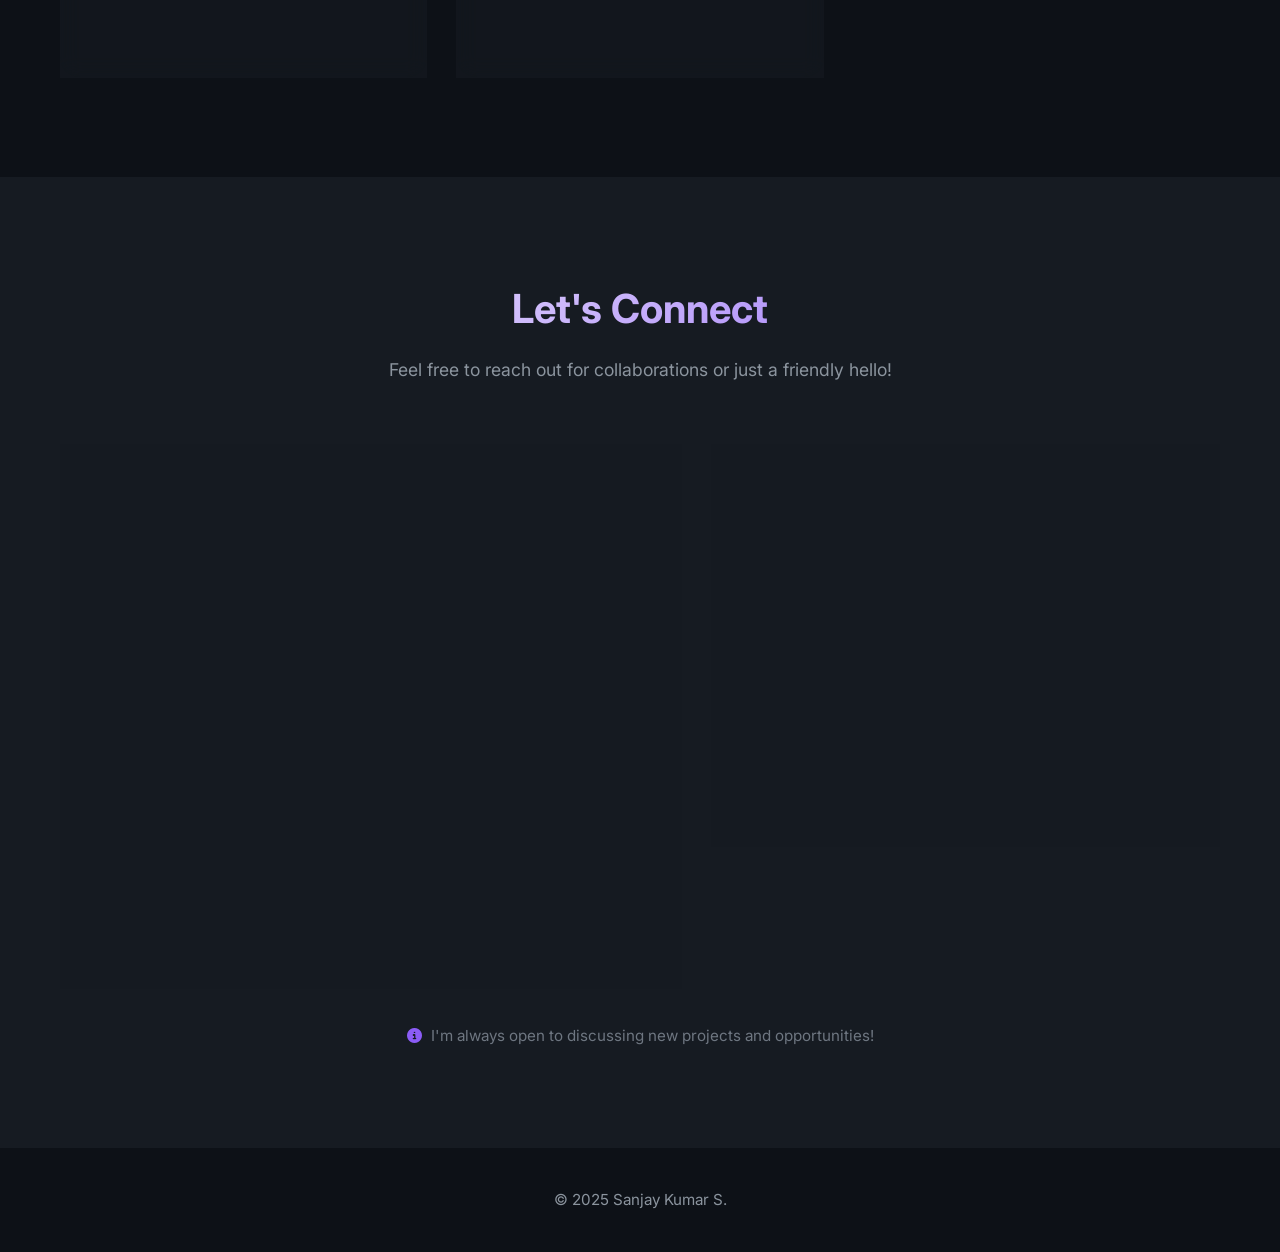
==== commit 543bb8e0: "added new project "Revoiz 4.0"" ====
--- a/port/index.html
+++ b/port/index.html
@@ -171,7 +171,6 @@
                         <span class="tag">Tkinter</span>
                         <span class="tag">SQLite</span>
                     </div>
-                    <!-- ADD GITHUB LINK HERE -->
                     <a href="https://github.com/Sanjaykumar-67/RULE-BASED-CHATBOT" class="btn btn-project" target="_blank" rel="noopener noreferrer">
                         View on GitHub <i class="fas fa-arrow-right"></i>
                     </a>
@@ -193,7 +192,6 @@
                         <span class="tag">Seaborn</span>
                         <span class="tag">Tkinter</span>
                     </div>
-                    <!-- ADD GITHUB LINK HERE -->
                     <a href="https://github.com/Sanjaykumar-67/Point-of-Sale-POS_Analytics." class="btn btn-project" target="_blank" rel="noopener noreferrer">
                         View on GitHub <i class="fas fa-arrow-right"></i>
                     </a>
@@ -214,7 +212,6 @@
                         <span class="tag">OOP</span>
                         <span class="tag">CLI</span>
                     </div>
-                    <!-- ADD GITHUB LINK HERE -->
                     <a href="https://github.com/Sanjaykumar-67/TicTacAI-A-Minimax-Powered-Tic-Tac-Toe-Game" class="btn btn-project" target="_blank" rel="noopener noreferrer">
                         View on GitHub <i class="fas fa-arrow-right"></i>
                     </a>
@@ -236,10 +233,35 @@
                         <span class="tag">Pillow</span>
                         <span class="tag">Tkinter</span>
                     </div>
-                    <!-- ADD GITHUB LINK HERE -->
                     <a href="https://github.com/Sanjaykumar-67/VisionCaption-AI" class="btn btn-project" target="_blank" rel="noopener noreferrer">
                         View on GitHub <i class="fas fa-arrow-right"></i>
                     </a>
+                </div>
+
+                <!-- Project 5 - REVOITZ 4.0 -->
+                <div class="project-card glass-card fade-in">
+                    <div class="project-icon">
+                        <i class="fas fa-globe"></i>
+                    </div>
+                    <h3 class="project-title">REVOITZ 4.0 – College Symposium Website</h3>
+                    <p class="project-description">
+                        Officially built for the Information Technology Department of Jeppiaar Engineering College, REVOITZ 4.0 is a fully responsive symposium website featuring event listings, registration flow, and a modern UI — deployed live for real-world use.
+                    </p>
+                    <div class="project-tags">
+                        <span class="tag">TypeScript</span>
+                        <span class="tag">CSS</span>
+                        <span class="tag">JavaScript</span>
+                        <span class="tag">HTML</span>
+                        <span class="tag">Netlify</span>
+                    </div>
+                    <div class="project-buttons">
+                        <a href="https://github.com/Sanjaykumar-67/REVOITZ_4.0_Website" class="btn btn-project" target="_blank" rel="noopener noreferrer">
+                            View on GitHub <i class="fas fa-arrow-right"></i>
+                        </a>
+                        <a href="https://revoitz-4.netlify.app/" class="btn btn-project-live" target="_blank" rel="noopener noreferrer">
+                            🌐 Live Website <i class="fas fa-arrow-right"></i>
+                        </a>
+                    </div>
                 </div>
             </div>
         </div>
--- a/port/style.css
+++ b/port/style.css
@@ -189,6 +189,20 @@
 
 .btn-project:hover i {
     transform: translateX(5px);
+}
+
+.btn-project-live {
+    background: linear-gradient(135deg, var(--accent-primary), var(--accent-secondary));
+    color: var(--text-primary);
+    padding: 10px 14px;
+    font-weight: 500;
+    justify-content: center;
+    width: 100%;
+}
+
+.btn-project-live:hover {
+    transform: translateY(-1px);
+    box-shadow: 0 6px 20px var(--accent-glow);
 }
 
 .btn-certificate {
@@ -659,6 +673,16 @@
     margin-bottom: 15px;
 }
 
+.project-buttons {
+    display: flex;
+    gap: 10px;
+    margin-top: auto;
+}
+
+.project-buttons .btn {
+    flex: 1;
+}
+
 .tag {
     background: var(--accent-light);
     color: var(--accent-secondary);
@@ -1231,6 +1255,10 @@
     .services-grid {
         grid-template-columns: 1fr;
     }
+
+    .projects-grid {
+        grid-template-columns: 1fr;
+    }
     
     
 }
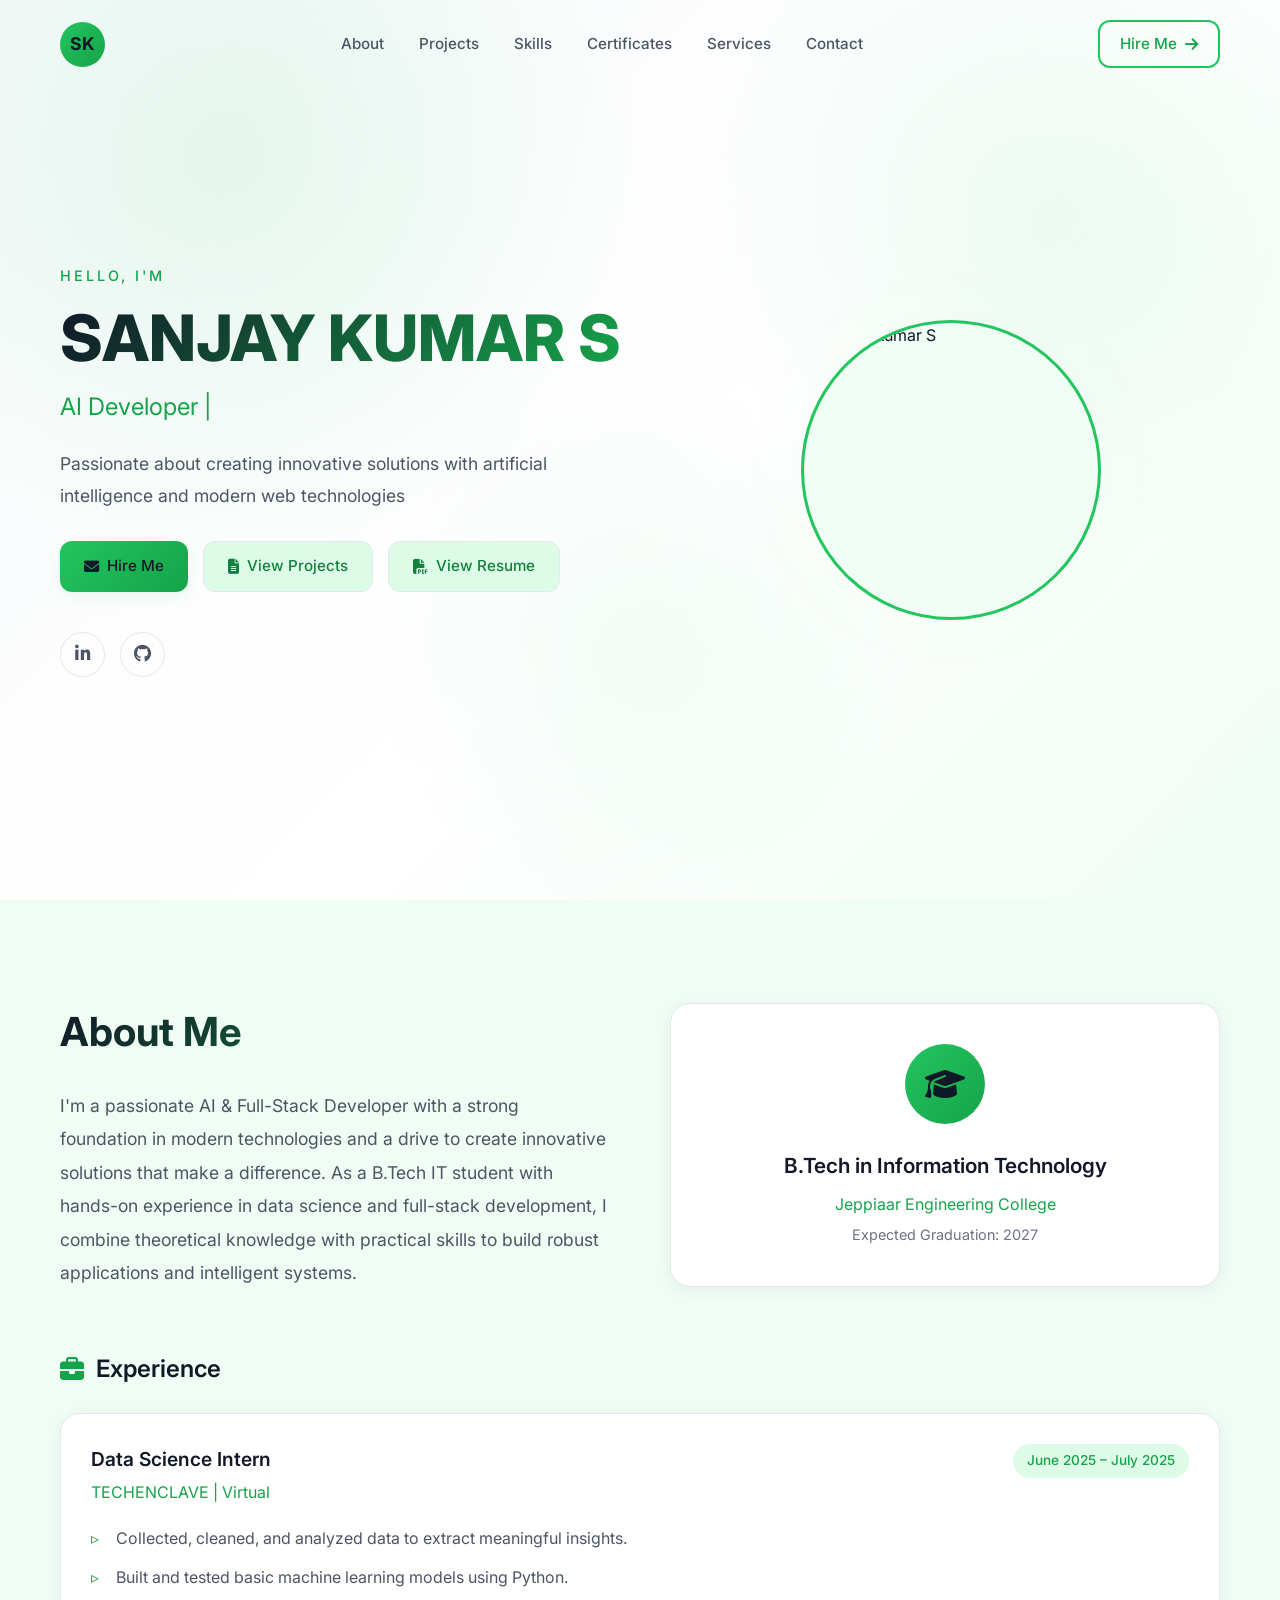
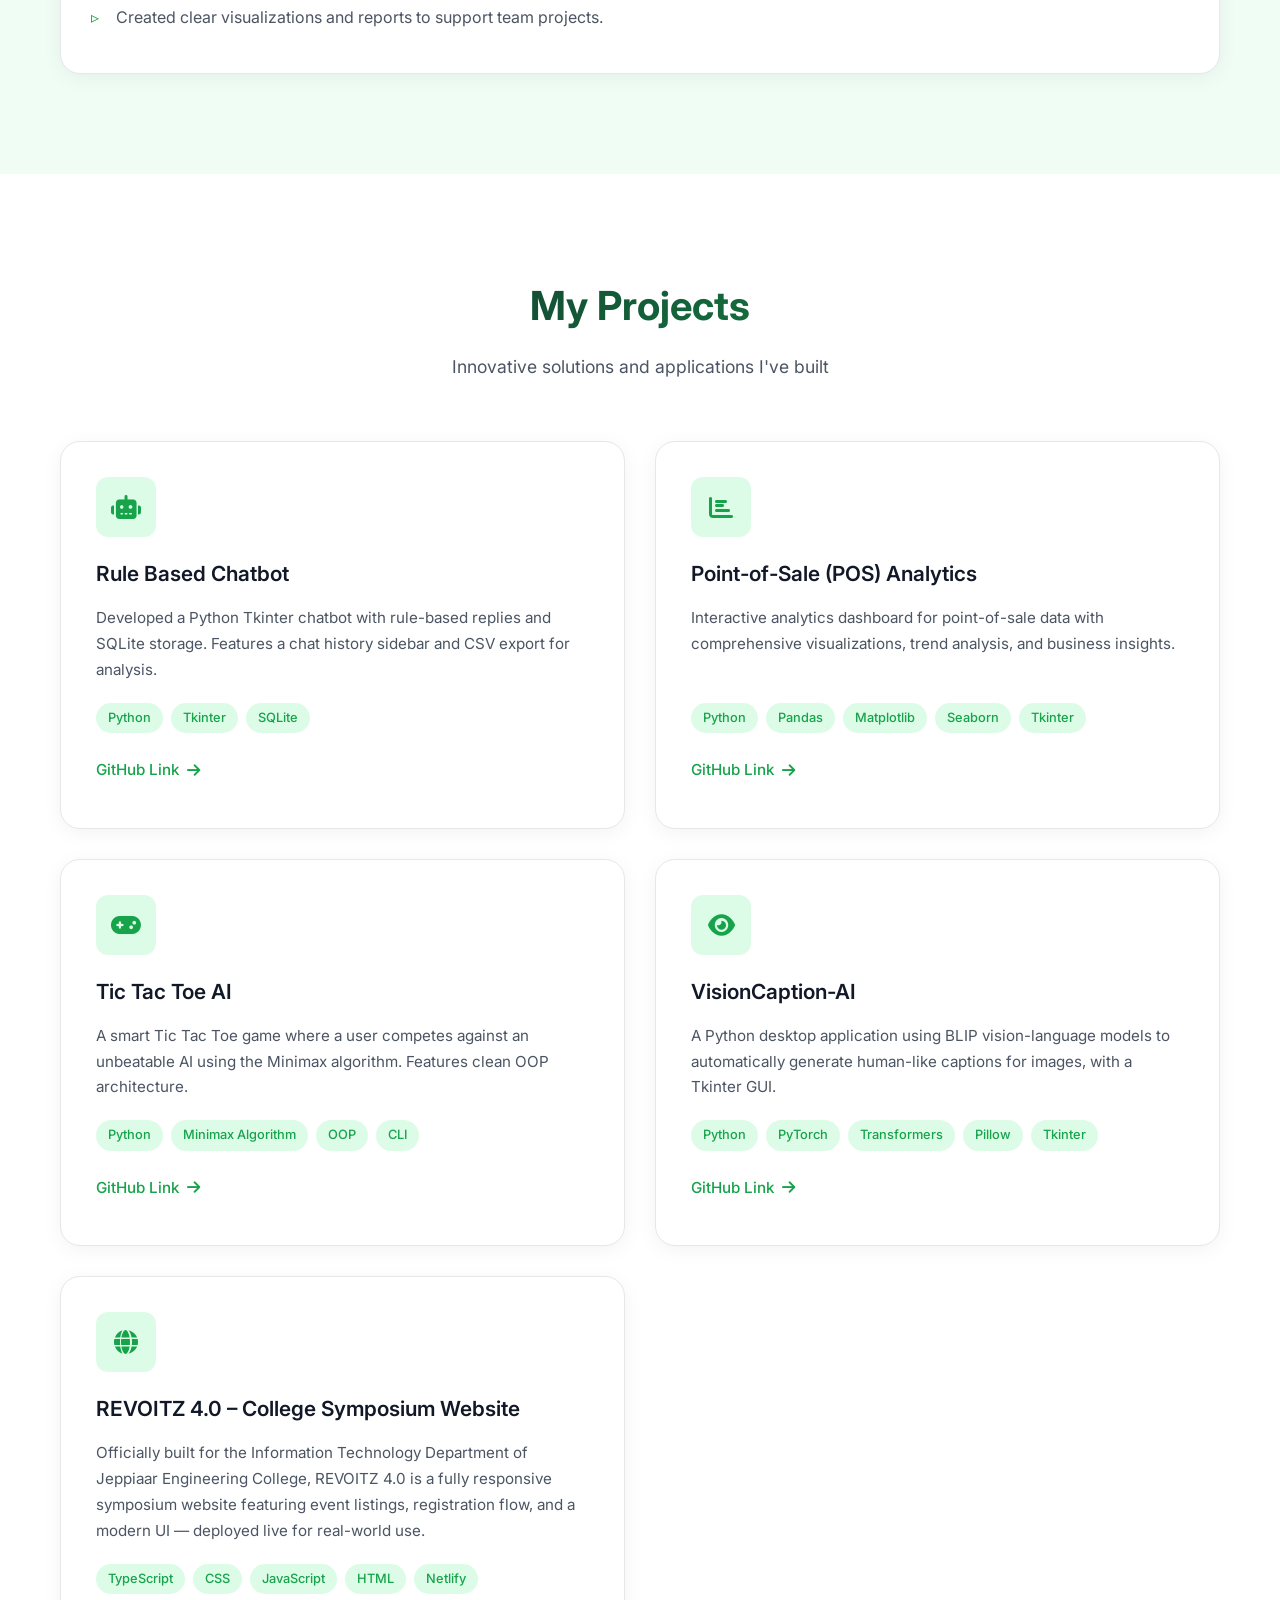
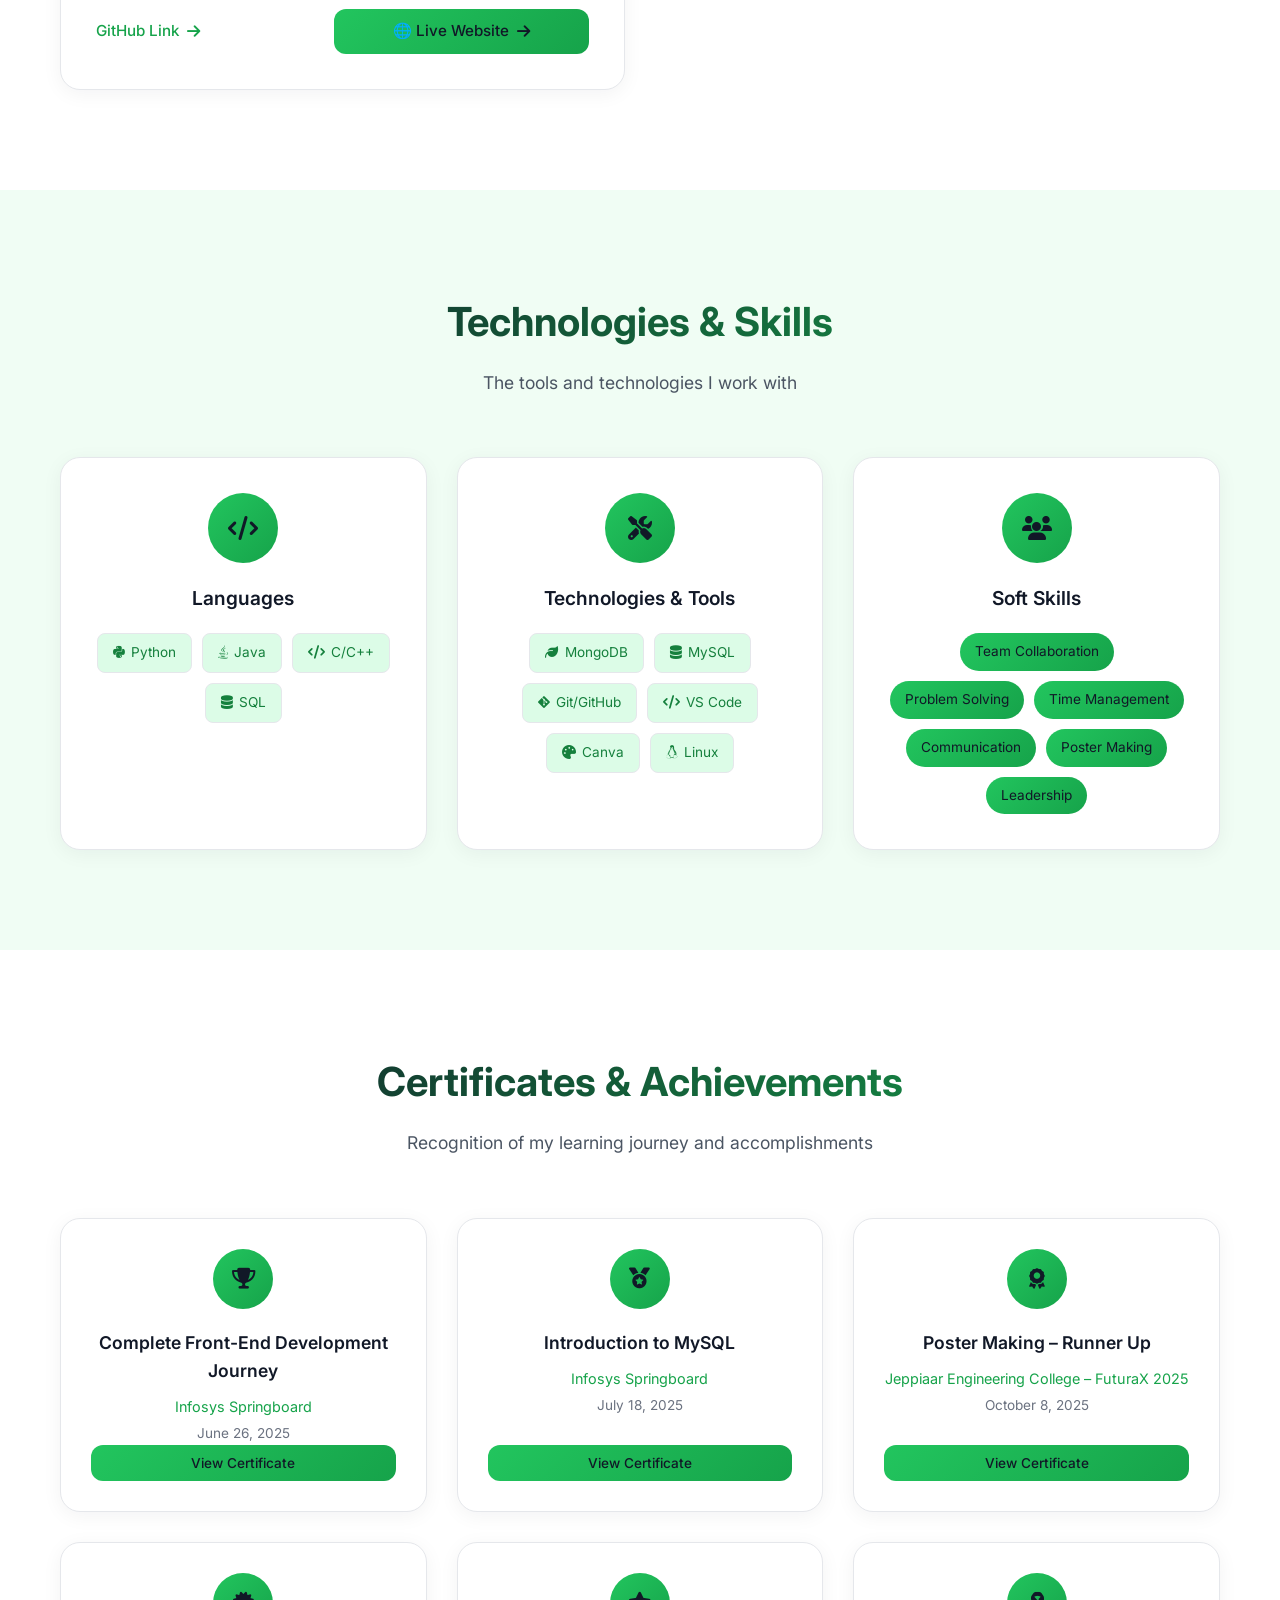
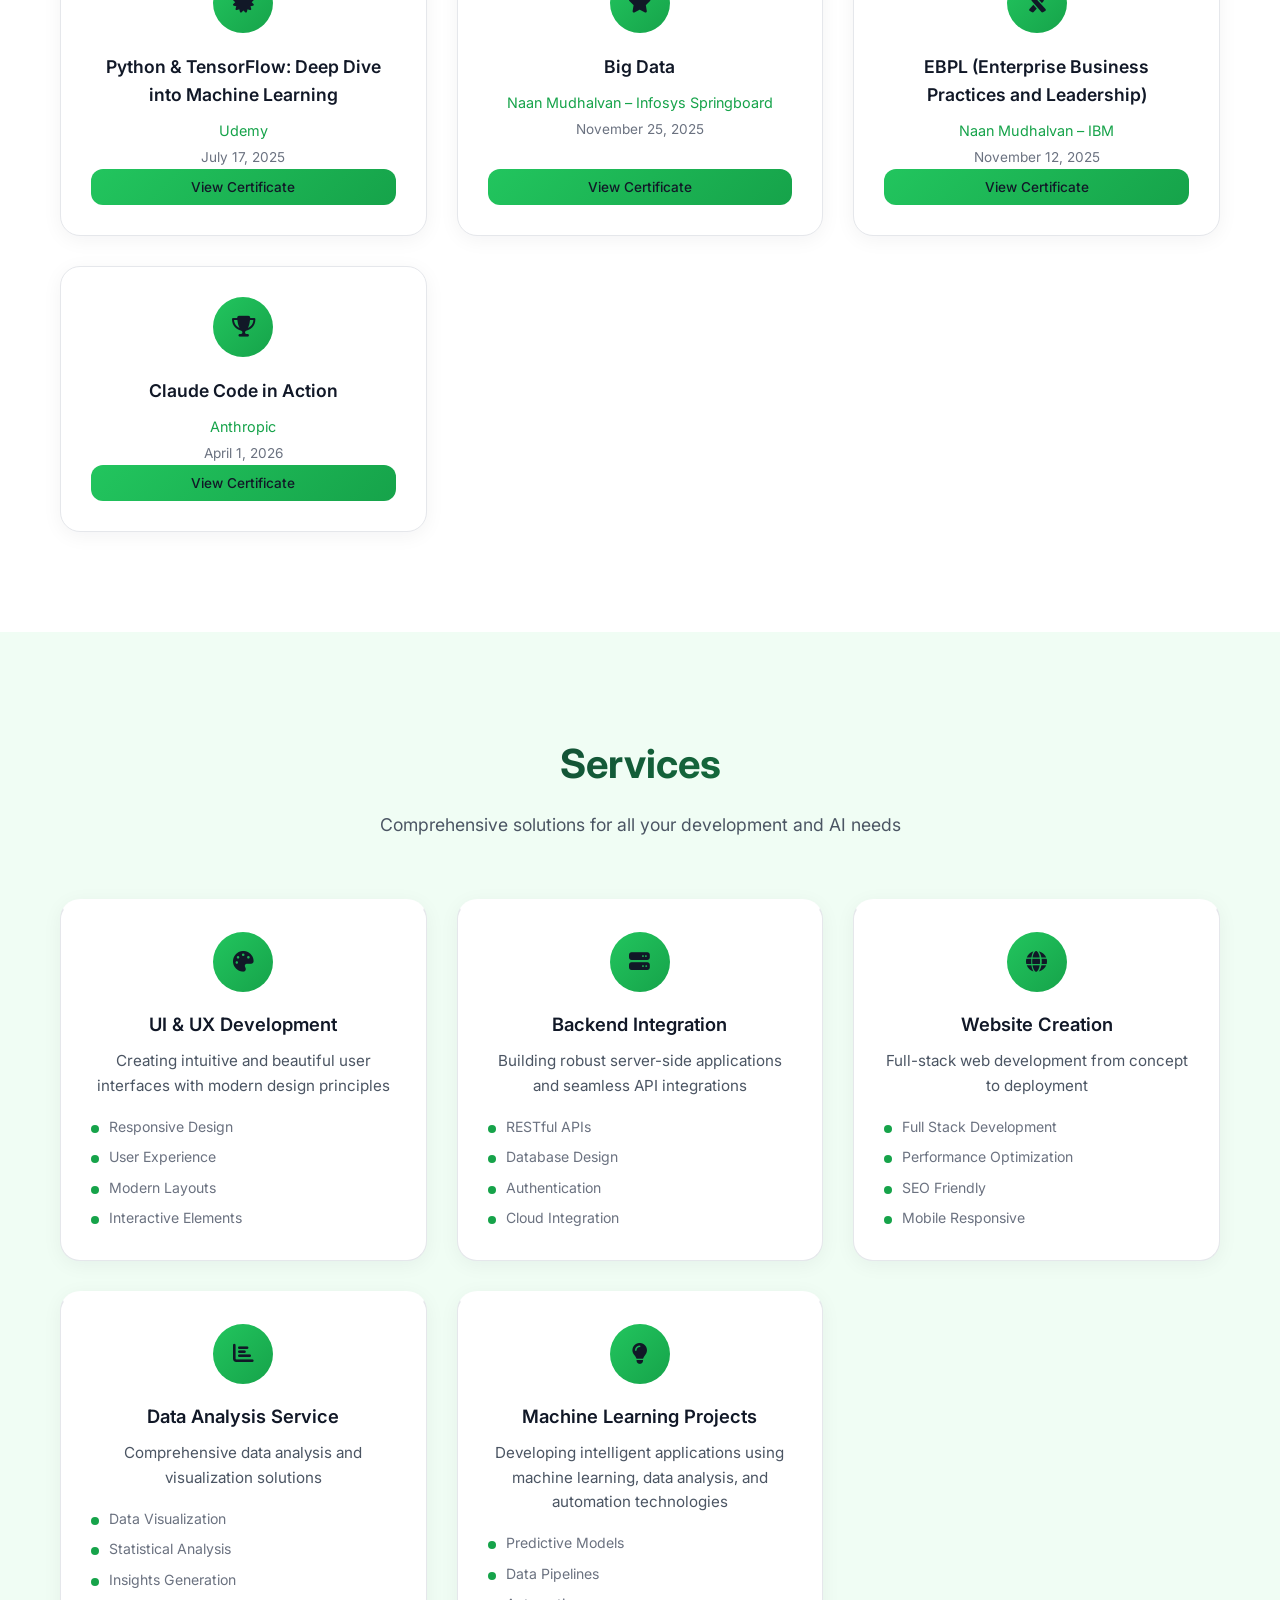
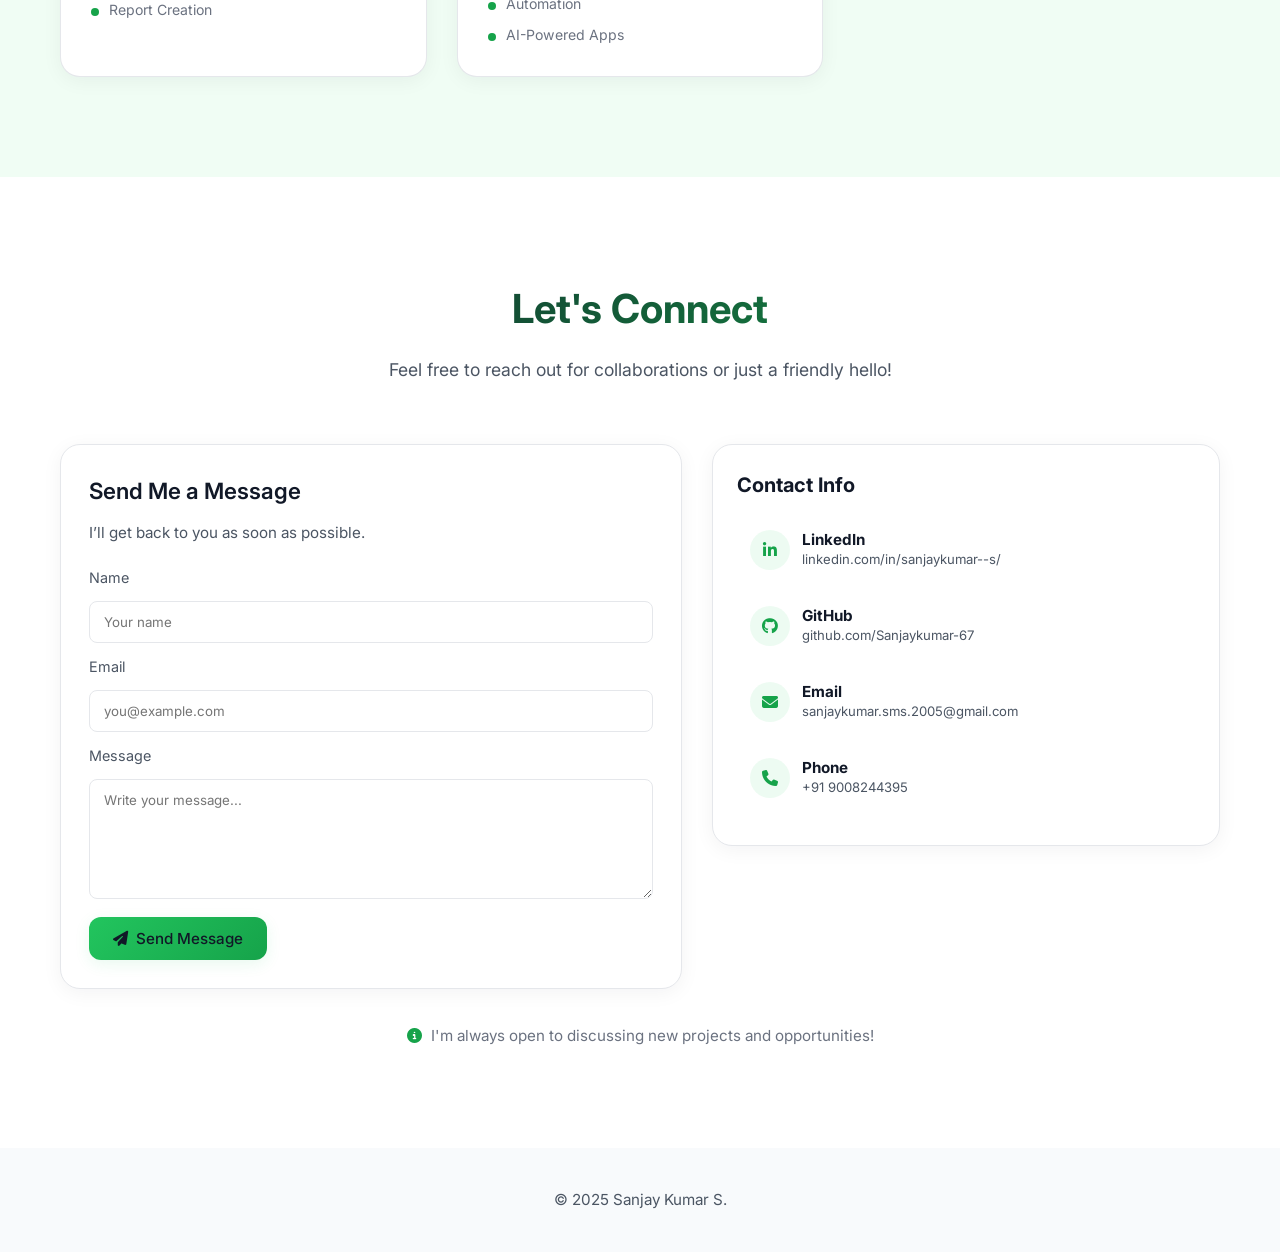
==== commit f4d289af: "Updated Working" ====
--- a/port/index.html
+++ b/port/index.html
@@ -1,616 +1,616 @@
-<!DOCTYPE html>
-<html lang="en">
-<head>
-    <meta charset="UTF-8">
-    <meta name="viewport" content="width=device-width, initial-scale=1.0">
-    <title>Sanjay Kumar S | AI & Full-Stack Developer</title>
-    
-    <!-- Google Fonts - Inter -->
-    <link rel="preconnect" href="https://fonts.googleapis.com">
-    <link rel="preconnect" href="https://fonts.gstatic.com" crossorigin>
-    <link href="https://fonts.googleapis.com/css2?family=Inter:wght@300;400;500;600;700;800&display=swap" rel="stylesheet">
-    
-    <!-- Font Awesome Icons -->
-    <link rel="stylesheet" href="https://cdnjs.cloudflare.com/ajax/libs/font-awesome/6.5.1/css/all.min.css">
-    
-    <!-- Custom CSS -->
-    <link rel="stylesheet" href="style.css">
-</head>
-<body>
-    <!-- ==================== NAVBAR ==================== -->
-    <nav class="navbar" id="navbar">
-        <div class="nav-container">
-            <!-- Logo -->
-            <a href="#" class="logo">
-                <span class="logo-circle">SK</span>
-            </a>
-            
-            <!-- Nav Links -->
-            <ul class="nav-links" id="nav-links">
-                <li><a href="#about" class="nav-link">About</a></li>
-                <li><a href="#projects" class="nav-link">Projects</a></li>
-                <li><a href="#skills" class="nav-link">Skills</a></li>
-                <li><a href="#certificates" class="nav-link">Certificates</a></li>
-                <li><a href="#services" class="nav-link">Services</a></li>
-                <li><a href="#contact" class="nav-link">Contact</a></li>
-            </ul>
-            
-            <!-- Hire Me Button -->
-            <a href="#contact" class="btn btn-outline hire-btn">
-                Hire Me <i class="fas fa-arrow-right"></i>
-            </a>
-            
-            <!-- Mobile Menu Toggle -->
-            <button class="mobile-menu-toggle" id="mobile-menu-toggle" aria-label="Toggle menu">
-                <i class="fas fa-bars"></i>
-            </button>
-        </div>
-    </nav>
-
-    <!-- ==================== HERO SECTION ==================== -->
-    <section class="hero" id="hero">
-        <div class="hero-container">
-            <!-- Left Content -->
-            <div class="hero-content">
-                <span class="hero-tag">HELLO, I'M</span>
-                <h1 class="hero-title">SANJAY KUMAR S</h1>
-                <p class="hero-subtitle">
-                    <span class="typewriter" id="typewriter"></span>
-                    <span class="cursor">|</span>
-                </p>
-                <p class="hero-description">
-                    Passionate about creating innovative solutions with artificial intelligence and modern web technologies
-                </p>
-                
-                <!-- Hero Buttons -->
-                <div class="hero-buttons">
-                    <a href="#contact" class="btn btn-primary">
-                        <i class="fas fa-envelope"></i> Hire Me
-                    </a>
-                    <a href="#projects" class="btn btn-secondary">
-                        <i class="fas fa-file-alt"></i> View Projects
-                    </a>
-                    <a href="resume.html" class="btn btn-secondary">
-                        <i class="fas fa-file-pdf"></i> View Resume
-                    </a>
-                </div>
-                
-                <!-- Social Icons -->
-                <div class="social-icons">
-                    <a href="https://www.linkedin.com/in/sanjaykumar--s/" target="_blank" class="social-icon" id="hero-linkedin" aria-label="LinkedIn">
-                        <i class="fab fa-linkedin-in"></i>
-                    </a>
-                    <a href="https://github.com/Sanjaykumar-67" target="_blank" class="social-icon" id="hero-github" aria-label="GitHub">
-                        <i class="fab fa-github"></i>
-                    </a>
-                </div>
-            </div>
-            
-            <!-- Right Content - Profile Image -->
-            <div class="hero-visual">
-                <div class="profile-wrapper">
-                    <div class="profile-glow"></div>
-                    <div class="profile-circle">
-                        <!-- ADD YOUR PROFILE PHOTO HERE - replace src with your image path -->
-                        <img src="profile.jpg" alt="Sanjay Kumar S" id="profile-photo" class="profile-photo">
-                    </div>
-                </div>
-            </div>
-        </div>
-        
-        <!-- Background Elements -->
-        <div class="hero-bg-gradient"></div>
-    </section>
-
-    <!-- ==================== ABOUT SECTION ==================== -->
-    <section class="section about" id="about">
-        <div class="container">
-            <div class="about-grid">
-                <!-- Left - About Text -->
-                <div class="about-content fade-in">
-                    <h2 class="section-title">About Me</h2>
-                    <p class="about-text">
-                        I'm a passionate AI & Full-Stack Developer with a strong foundation in modern technologies and a drive to create innovative solutions that make a difference. As a B.Tech IT student with hands-on experience in data science and full-stack development, I combine theoretical knowledge with practical skills to build robust applications and intelligent systems.
-                    </p>
-                </div>
-                
-                <!-- Right - Education Card -->
-                <div class="education-card glass-card fade-in">
-                    <div class="education-icon">
-                        <i class="fas fa-graduation-cap"></i>
-                    </div>
-                    <h3 class="education-degree">B.Tech in Information Technology</h3>
-                    <p class="education-college">Jeppiaar Engineering College</p>
-                    <p class="education-year">Expected Graduation: 2027</p>
-                </div>
-            </div>
-            
-            <!-- Experience Section -->
-            <div class="experience-section fade-in">
-                <h3 class="experience-heading">
-                    <i class="fas fa-briefcase"></i> Experience
-                </h3>
-                <div class="experience-card glass-card">
-                    <div class="experience-header">
-                        <div class="experience-info">
-                            <h4 class="experience-title">Data Science Intern</h4>
-                            <p class="experience-company">TECHENCLAVE | Virtual</p>
-                        </div>
-                        <span class="experience-date">June 2025 – July 2025</span>
-                    </div>
-                    <ul class="experience-list">
-                        <li>Collected, cleaned, and analyzed data to extract meaningful insights.</li>
-                        <li>Built and tested basic machine learning models using Python.</li>
-                        <li>Created clear visualizations and reports to support team projects.</li>
-                    </ul>
-                </div>
-            </div>
-        </div>
-    </section>
-
-    <!-- ==================== PROJECTS SECTION ==================== -->
-    <section class="section projects" id="projects">
-        <div class="container">
-            <div class="section-header fade-in">
-                <h2 class="section-title">My Projects</h2>
-                <p class="section-subtitle">Innovative solutions and applications I've built</p>
-            </div>
-            
-            <div class="projects-grid">
-                <!-- Project 1 - Rule Based Chatbot -->
-                <div class="project-card glass-card fade-in">
-                    <div class="project-icon">
-                        <i class="fas fa-robot"></i>
-                    </div>
-                    <h3 class="project-title">Rule Based Chatbot</h3>
-                    <p class="project-description">
-                        Developed a Python Tkinter chatbot with rule-based replies and SQLite storage. Features a chat history sidebar and CSV export for analysis.
-                    </p>
-                    <div class="project-tags">
-                        <span class="tag">Python</span>
-                        <span class="tag">Tkinter</span>
-                        <span class="tag">SQLite</span>
-                    </div>
-                    <a href="https://github.com/Sanjaykumar-67/RULE-BASED-CHATBOT" class="btn btn-project" target="_blank" rel="noopener noreferrer">
-                        View on GitHub <i class="fas fa-arrow-right"></i>
-                    </a>
-                </div>
-                
-                <!-- Project 2 - POS Analytics -->
-                <div class="project-card glass-card fade-in">
-                    <div class="project-icon">
-                        <i class="fas fa-chart-bar"></i>
-                    </div>
-                    <h3 class="project-title">Point-of-Sale (POS) Analytics</h3>
-                    <p class="project-description">
-                        Interactive analytics dashboard for point-of-sale data with comprehensive visualizations, trend analysis, and business insights.
-                    </p>
-                    <div class="project-tags">
-                        <span class="tag">Python</span>
-                        <span class="tag">Pandas</span>
-                        <span class="tag">Matplotlib</span>
-                        <span class="tag">Seaborn</span>
-                        <span class="tag">Tkinter</span>
-                    </div>
-                    <a href="https://github.com/Sanjaykumar-67/Point-of-Sale-POS_Analytics." class="btn btn-project" target="_blank" rel="noopener noreferrer">
-                        View on GitHub <i class="fas fa-arrow-right"></i>
-                    </a>
-                </div>
-                
-                <!-- Project 3 - Tic Tac Toe AI -->
-                <div class="project-card glass-card fade-in">
-                    <div class="project-icon">
-                        <i class="fas fa-gamepad"></i>
-                    </div>
-                    <h3 class="project-title">Tic Tac Toe AI</h3>
-                    <p class="project-description">
-                        A smart Tic Tac Toe game where a user competes against an unbeatable AI using the Minimax algorithm. Features clean OOP architecture.
-                    </p>
-                    <div class="project-tags">
-                        <span class="tag">Python</span>
-                        <span class="tag">Minimax Algorithm</span>
-                        <span class="tag">OOP</span>
-                        <span class="tag">CLI</span>
-                    </div>
-                    <a href="https://github.com/Sanjaykumar-67/TicTacAI-A-Minimax-Powered-Tic-Tac-Toe-Game" class="btn btn-project" target="_blank" rel="noopener noreferrer">
-                        View on GitHub <i class="fas fa-arrow-right"></i>
-                    </a>
-                </div>
-                
-                <!-- Project 4 - VisionCaption-AI -->
-                <div class="project-card glass-card fade-in">
-                    <div class="project-icon">
-                        <i class="fas fa-eye"></i>
-                    </div>
-                    <h3 class="project-title">VisionCaption-AI</h3>
-                    <p class="project-description">
-                        A Python desktop application using BLIP vision-language models to automatically generate human-like captions for images, with a Tkinter GUI.
-                    </p>
-                    <div class="project-tags">
-                        <span class="tag">Python</span>
-                        <span class="tag">PyTorch</span>
-                        <span class="tag">Transformers</span>
-                        <span class="tag">Pillow</span>
-                        <span class="tag">Tkinter</span>
-                    </div>
-                    <a href="https://github.com/Sanjaykumar-67/VisionCaption-AI" class="btn btn-project" target="_blank" rel="noopener noreferrer">
-                        View on GitHub <i class="fas fa-arrow-right"></i>
-                    </a>
-                </div>
-
-                <!-- Project 5 - REVOITZ 4.0 -->
-                <div class="project-card glass-card fade-in">
-                    <div class="project-icon">
-                        <i class="fas fa-globe"></i>
-                    </div>
-                    <h3 class="project-title">REVOITZ 4.0 – College Symposium Website</h3>
-                    <p class="project-description">
-                        Officially built for the Information Technology Department of Jeppiaar Engineering College, REVOITZ 4.0 is a fully responsive symposium website featuring event listings, registration flow, and a modern UI — deployed live for real-world use.
-                    </p>
-                    <div class="project-tags">
-                        <span class="tag">TypeScript</span>
-                        <span class="tag">CSS</span>
-                        <span class="tag">JavaScript</span>
-                        <span class="tag">HTML</span>
-                        <span class="tag">Netlify</span>
-                    </div>
-                    <div class="project-buttons">
-                        <a href="https://github.com/Sanjaykumar-67/REVOITZ_4.0_Website" class="btn btn-project" target="_blank" rel="noopener noreferrer">
-                            View on GitHub <i class="fas fa-arrow-right"></i>
-                        </a>
-                        <a href="https://revoitz-4.netlify.app/" class="btn btn-project-live" target="_blank" rel="noopener noreferrer">
-                            🌐 Live Website <i class="fas fa-arrow-right"></i>
-                        </a>
-                    </div>
-                </div>
-            </div>
-        </div>
-    </section>
-
-    <!-- ==================== SKILLS SECTION ==================== -->
-    <section class="section skills" id="skills">
-        <div class="container">
-            <div class="section-header fade-in">
-                <h2 class="section-title">Technologies & Skills</h2>
-                <p class="section-subtitle">The tools and technologies I work with</p>
-            </div>
-            
-            <div class="skills-grid">
-                <!-- Languages Card -->
-                <div class="skill-card glass-card fade-in">
-                    <div class="skill-icon">
-                        <i class="fas fa-code"></i>
-                    </div>
-                    <h3 class="skill-category">Languages</h3>
-                    <div class="skill-badges">
-                        <span class="skill-badge">
-                            <i class="fab fa-python"></i> Python
-                        </span>
-                        <span class="skill-badge">
-                            <i class="fab fa-java"></i> Java
-                        </span>
-                        <span class="skill-badge">
-                            <i class="fas fa-code"></i> C/C++
-                        </span>
-                        <span class="skill-badge">
-                            <i class="fas fa-database"></i> SQL
-                        </span>
-                    </div>
-                </div>
-                
-                <!-- Technologies & Tools Card -->
-                <div class="skill-card glass-card fade-in">
-                    <div class="skill-icon">
-                        <i class="fas fa-tools"></i>
-                    </div>
-                    <h3 class="skill-category">Technologies & Tools</h3>
-                    <div class="skill-badges">
-                        <span class="skill-badge">
-                            <i class="fas fa-leaf"></i> MongoDB
-                        </span>
-                        <span class="skill-badge">
-                            <i class="fas fa-database"></i> MySQL
-                        </span>
-                        <span class="skill-badge">
-                            <i class="fab fa-git-alt"></i> Git/GitHub
-                        </span>
-                        <span class="skill-badge">
-                            <i class="fas fa-code"></i> VS Code
-                        </span>
-                        <span class="skill-badge">
-                            <i class="fas fa-palette"></i> Canva
-                        </span>
-                        <span class="skill-badge">
-                            <i class="fab fa-linux"></i> Linux
-                        </span>
-                    </div>
-                </div>
-                
-                <!-- Soft Skills Card -->
-                <div class="skill-card glass-card fade-in">
-                    <div class="skill-icon">
-                        <i class="fas fa-users"></i>
-                    </div>
-                    <h3 class="skill-category">Soft Skills</h3>
-                    <div class="skill-badges soft-skills">
-                        <span class="skill-badge pill">Team Collaboration</span>
-                        <span class="skill-badge pill">Problem Solving</span>
-                        <span class="skill-badge pill">Time Management</span>
-                        <span class="skill-badge pill">Communication</span>
-                        <span class="skill-badge pill">Poster Making</span>
-                        <span class="skill-badge pill">Leadership</span>
-                    </div>
-                </div>
-            </div>
-        </div>
-    </section>
-
-    <!-- ==================== CERTIFICATES SECTION ==================== -->
-    <section class="section certificates" id="certificates">
-        <div class="container">
-            <div class="section-header fade-in">
-                <h2 class="section-title">Certificates & Achievements</h2>
-                <p class="section-subtitle">Recognition of my learning journey and accomplishments</p>
-            </div>
-            
-            <div class="certificates-grid">
-                <!-- Certificate 1 -->
-                <div class="certificate-card glass-card fade-in" id="cert-1">
-                    <div class="certificate-icon">
-                        <i class="fas fa-trophy"></i>
-                    </div>
-                    <h3 class="certificate-title">Complete Front-End Development Journey</h3>
-                    <p class="certificate-issuer">Infosys Springboard</p>
-                    <p class="certificate-date">June 26, 2025</p>
-                    <button class="btn btn-certificate cert-view-btn" data-img="Complete Front-End Development Journey certificate.jpeg">View Certificate</button>
-                </div>
-                
-                <!-- Certificate 2 -->
-                <div class="certificate-card glass-card fade-in" id="cert-2">
-                    <div class="certificate-icon">
-                        <i class="fas fa-medal"></i>
-                    </div>
-                    <h3 class="certificate-title">Introduction to MySQL</h3>
-                    <p class="certificate-issuer">Infosys Springboard</p>
-                    <p class="certificate-date">July 18, 2025</p>
-                    <button class="btn btn-certificate cert-view-btn" data-img="Introduction to MySQL certificate.jpeg">View Certificate</button>
-                </div>
-                
-                <!-- Certificate 3 -->
-                <div class="certificate-card glass-card fade-in" id="cert-3">
-                    <div class="certificate-icon">
-                        <i class="fas fa-award"></i>
-                    </div>
-                    <h3 class="certificate-title">Poster Making – Runner Up</h3>
-                    <p class="certificate-issuer">Jeppiaar Engineering College – FuturaX 2025</p>
-                    <p class="certificate-date">October 8, 2025</p>
-                    <button class="btn btn-certificate cert-view-btn" data-img="poster making runner up certificate.jpeg">View Certificate</button>
-                </div>
-                
-                <!-- Certificate 4 -->
-                <div class="certificate-card glass-card fade-in" id="cert-4">
-                    <div class="certificate-icon">
-                        <i class="fas fa-certificate"></i>
-                    </div>
-                    <h3 class="certificate-title">Python &amp; TensorFlow: Deep Dive into Machine Learning</h3>
-                    <p class="certificate-issuer">Udemy</p>
-                    <p class="certificate-date">July 17, 2025</p>
-                    <button class="btn btn-certificate cert-view-btn" data-img="Python &amp; TensorFlow certificate.jpeg">View Certificate</button>
-                </div>
-                
-                <!-- Certificate 5 -->
-                <div class="certificate-card glass-card fade-in" id="cert-5">
-                    <div class="certificate-icon">
-                        <i class="fas fa-star"></i>
-                    </div>
-                    <h3 class="certificate-title">Big Data</h3>
-                    <p class="certificate-issuer">Naan Mudhalvan – Infosys Springboard</p>
-                    <p class="certificate-date">November 25, 2025</p>
-                    <button class="btn btn-certificate cert-view-btn" data-img="BIG data certificate .jpg">View Certificate</button>
-                </div>
-                
-                <!-- Certificate 6 -->
-                <div class="certificate-card glass-card fade-in" id="cert-6">
-                    <div class="certificate-icon">
-                        <i class="fas fa-ribbon"></i>
-                    </div>
-                    <h3 class="certificate-title">EBPL (Enterprise Business Practices and Leadership)</h3>
-                    <p class="certificate-issuer">Naan Mudhalvan – IBM</p>
-                    <p class="certificate-date">November 12, 2025</p>
-                    <button class="btn btn-certificate cert-view-btn" data-img="EBPL cerrtificate .jpg">View Certificate</button>
-                </div>
-
-                <!-- Certificate 7 -->
-                <div class="certificate-card glass-card fade-in" id="cert-7">
-                    <div class="certificate-icon">
-                        <i class="fas fa-trophy"></i>
-                    </div>
-                    <h3 class="certificate-title">Claude Code in Action</h3>
-                    <p class="certificate-issuer">Anthropic</p>
-                    <p class="certificate-date">April 1, 2026</p>
-                    <button class="btn btn-certificate cert-view-btn" data-img="Claude Code in Action - by ANTHROPIC .jpg">View Certificate</button>
-                </div>
-            </div>
-        </div>
-    </section>
-
-    <!-- ==================== SERVICES SECTION ==================== -->
-    <section class="section services" id="services">
-        <div class="container">
-            <div class="section-header fade-in">
-                <h2 class="section-title">Services</h2>
-                <p class="section-subtitle">Comprehensive solutions for all your development and AI needs</p>
-            </div>
-
-            <div class="services-grid">
-                <div class="service-card glass-card fade-in">
-                    <div class="service-icon">
-                        <i class="fas fa-palette"></i>
-                    </div>
-                    <h3 class="service-title">UI &amp; UX Development</h3>
-                    <p class="service-description">Creating intuitive and beautiful user interfaces with modern design principles</p>
-                    <ul class="service-features">
-                        <li>Responsive Design</li>
-                        <li>User Experience</li>
-                        <li>Modern Layouts</li>
-                        <li>Interactive Elements</li>
-                    </ul>
-                </div>
-
-                <div class="service-card glass-card fade-in">
-                    <div class="service-icon">
-                        <i class="fas fa-server"></i>
-                    </div>
-                    <h3 class="service-title">Backend Integration</h3>
-                    <p class="service-description">Building robust server-side applications and seamless API integrations</p>
-                    <ul class="service-features">
-                        <li>RESTful APIs</li>
-                        <li>Database Design</li>
-                        <li>Authentication</li>
-                        <li>Cloud Integration</li>
-                    </ul>
-                </div>
-
-                <div class="service-card glass-card fade-in">
-                    <div class="service-icon">
-                        <i class="fas fa-globe"></i>
-                    </div>
-                    <h3 class="service-title">Website Creation</h3>
-                    <p class="service-description">Full-stack web development from concept to deployment</p>
-                    <ul class="service-features">
-                        <li>Full Stack Development</li>
-                        <li>Performance Optimization</li>
-                        <li>SEO Friendly</li>
-                        <li>Mobile Responsive</li>
-                    </ul>
-                </div>
-
-                <div class="service-card glass-card fade-in">
-                    <div class="service-icon">
-                        <i class="fas fa-chart-bar"></i>
-                    </div>
-                    <h3 class="service-title">Data Analysis Service</h3>
-                    <p class="service-description">Comprehensive data analysis and visualization solutions</p>
-                    <ul class="service-features">
-                        <li>Data Visualization</li>
-                        <li>Statistical Analysis</li>
-                        <li>Insights Generation</li>
-                        <li>Report Creation</li>
-                    </ul>
-                </div>
-
-                <div class="service-card glass-card fade-in">
-                    <div class="service-icon">
-                        <i class="fas fa-lightbulb"></i>
-                    </div>
-                    <h3 class="service-title">Machine Learning Projects</h3>
-                    <p class="service-description">Developing intelligent applications using machine learning, data analysis, and automation technologies</p>
-                    <ul class="service-features">
-                        <li>Predictive Models</li>
-                        <li>Data Pipelines</li>
-                        <li>Automation</li>
-                        <li>AI-Powered Apps</li>
-                    </ul>
-                </div>
-            </div>
-        </div>
-    </section>
-
-    <!-- ==================== CONTACT SECTION ==================== -->
-    <section class="section contact" id="contact">
-        <div class="container">
-            <div class="section-header fade-in">
-                <h2 class="section-title">Let's Connect</h2>
-                <p class="section-subtitle">Feel free to reach out for collaborations or just a friendly hello!</p>
-            </div>
-            
-            <div class="contact-layout fade-in">
-                <!-- Contact Form (Left) -->
-                <form class="contact-form glass-card" action="https://formspree.io/f/mreoqqbr" method="POST">
-                    <h3 class="contact-form-title">Send Me a Message</h3>
-                    <p class="contact-form-subtitle">I’ll get back to you as soon as possible.</p>
-
-                    <!-- ADD FORM TOKEN/EXTRA KEYS HERE IF NEEDED -->
-                    <input type="hidden" name="_subject" value="New Portfolio Contact Message">
-
-                    <label for="contact-name">Name</label>
-                    <input type="text" id="contact-name" name="name" placeholder="Your name" required>
-
-                    <label for="contact-email">Email</label>
-                    <input type="email" id="contact-email" name="email" placeholder="you@example.com" required>
-
-                    <label for="contact-message">Message</label>
-                    <textarea id="contact-message" name="message" rows="5" placeholder="Write your message..." required></textarea>
-
-                    <button type="submit" class="btn btn-primary">
-                        <i class="fas fa-paper-plane"></i> Send Message
-                    </button>
-                </form>
-
-                <!-- Contact Details (Right) -->
-                <aside class="contact-details glass-card" aria-label="Contact links">
-                    <h3 class="contact-details-title">Contact Info</h3>
-
-                    <a href="https://www.linkedin.com/in/sanjaykumar--s/" target="_blank" class="contact-detail-item" id="linkedin-link" aria-label="LinkedIn">
-                        <span class="contact-detail-icon"><i class="fab fa-linkedin-in"></i></span>
-                        <span class="contact-detail-text">
-                            <strong>LinkedIn</strong>
-                            <small>linkedin.com/in/sanjaykumar--s/</small>
-                        </span>
-                    </a>
-
-                    <a href="https://github.com/Sanjaykumar-67" target="_blank" class="contact-detail-item" id="github-link" aria-label="GitHub">
-                        <span class="contact-detail-icon"><i class="fab fa-github"></i></span>
-                        <span class="contact-detail-text">
-                            <strong>GitHub</strong>
-                            <small>github.com/Sanjaykumar-67</small>
-                        </span>
-                    </a>
-
-                    <a href="mailto:sanjaykumar.sms.2005@gmail.com" class="contact-detail-item" id="email-link" aria-label="Email">
-                        <span class="contact-detail-icon"><i class="fas fa-envelope"></i></span>
-                        <span class="contact-detail-text">
-                            <strong>Email</strong>
-                            <small>sanjaykumar.sms.2005@gmail.com</small>
-                        </span>
-                    </a>
-
-                    <a href="tel:+919008244395" class="contact-detail-item" id="phone-link" aria-label="Phone">
-                        <span class="contact-detail-icon"><i class="fas fa-phone"></i></span>
-                        <span class="contact-detail-text">
-                            <strong>Phone</strong>
-                            <small>+91 9008244395</small>
-                        </span>
-                    </a>
-                </aside>
-            </div>
-            
-            <p class="contact-note fade-in">
-                <i class="fas fa-info-circle"></i> 
-                I'm always open to discussing new projects and opportunities!
-            </p>
-        </div>
-    </section>
-
-    <!-- ==================== FOOTER ==================== -->
-    <footer class="footer">
-        <div class="container">
-            <p class="footer-text">© 2025 Sanjay Kumar S.</p>
-            
-            <!-- Back to Top Button -->
-            <a href="#" class="back-to-top" id="back-to-top" aria-label="Back to top">
-                <i class="fas fa-arrow-up"></i>
-            </a>
-        </div>
-    </footer>
-
-    <!-- Certificate Lightbox Modal -->
-    <div class="certificate-lightbox" id="certificate-lightbox" aria-hidden="true">
-        <button class="lightbox-close" id="lightbox-close" aria-label="Close certificate preview">✕</button>
-        <img id="lightbox-image" class="lightbox-image" src="" alt="Certificate preview">
-    </div>
-
-    <!-- JavaScript -->
-    <script src="script.js"></script>
-</body>
-</html>
+<!DOCTYPE html>
+<html lang="en">
+<head>
+    <meta charset="UTF-8">
+    <meta name="viewport" content="width=device-width, initial-scale=1.0">
+    <title>Sanjay Kumar S | AI & Full-Stack Developer</title>
+    
+    <!-- Google Fonts - Inter -->
+    <link rel="preconnect" href="https://fonts.googleapis.com">
+    <link rel="preconnect" href="https://fonts.gstatic.com" crossorigin>
+    <link href="https://fonts.googleapis.com/css2?family=Inter:wght@300;400;500;600;700;800&display=swap" rel="stylesheet">
+    
+    <!-- Font Awesome Icons -->
+    <link rel="stylesheet" href="https://cdnjs.cloudflare.com/ajax/libs/font-awesome/6.5.1/css/all.min.css">
+    
+    <!-- Custom CSS -->
+    <link rel="stylesheet" href="style.css">
+</head>
+<body>
+    <!-- ==================== NAVBAR ==================== -->
+    <nav class="navbar" id="navbar">
+        <div class="nav-container">
+            <!-- Logo -->
+            <a href="#" class="logo">
+                <span class="logo-circle">SK</span>
+            </a>
+            
+            <!-- Nav Links -->
+            <ul class="nav-links" id="nav-links">
+                <li><a href="#about" class="nav-link">About</a></li>
+                <li><a href="#projects" class="nav-link">Projects</a></li>
+                <li><a href="#skills" class="nav-link">Skills</a></li>
+                <li><a href="#certificates" class="nav-link">Certificates</a></li>
+                <li><a href="#services" class="nav-link">Services</a></li>
+                <li><a href="#contact" class="nav-link">Contact</a></li>
+            </ul>
+            
+            <!-- Hire Me Button -->
+            <a href="#contact" class="btn btn-outline hire-btn">
+                Hire Me <i class="fas fa-arrow-right"></i>
+            </a>
+            
+            <!-- Mobile Menu Toggle -->
+            <button class="mobile-menu-toggle" id="mobile-menu-toggle" aria-label="Toggle menu">
+                <i class="fas fa-bars"></i>
+            </button>
+        </div>
+    </nav>
+
+    <!-- ==================== HERO SECTION ==================== -->
+    <section class="hero" id="hero">
+        <div class="hero-container">
+            <!-- Left Content -->
+            <div class="hero-content">
+                <span class="hero-tag">HELLO, I'M</span>
+                <h1 class="hero-title">SANJAY KUMAR S</h1>
+                <p class="hero-subtitle">
+                    <span class="typewriter" id="typewriter"></span>
+                    <span class="cursor">|</span>
+                </p>
+                <p class="hero-description">
+                    Passionate about creating innovative solutions with artificial intelligence and modern web technologies
+                </p>
+                
+                <!-- Hero Buttons -->
+                <div class="hero-buttons">
+                    <a href="#contact" class="btn btn-primary">
+                        <i class="fas fa-envelope"></i> Hire Me
+                    </a>
+                    <a href="#projects" class="btn btn-secondary">
+                        <i class="fas fa-file-alt"></i> View Projects
+                    </a>
+                    <a href="resume.html" class="btn btn-secondary">
+                        <i class="fas fa-file-pdf"></i> View Resume
+                    </a>
+                </div>
+                
+                <!-- Social Icons -->
+                <div class="social-icons">
+                    <a href="https://www.linkedin.com/in/sanjaykumar--s/" target="_blank" class="social-icon" id="hero-linkedin" aria-label="LinkedIn">
+                        <i class="fab fa-linkedin-in"></i>
+                    </a>
+                    <a href="https://github.com/Sanjaykumar-67" target="_blank" class="social-icon" id="hero-github" aria-label="GitHub">
+                        <i class="fab fa-github"></i>
+                    </a>
+                </div>
+            </div>
+            
+            <!-- Right Content - Profile Image -->
+            <div class="hero-visual">
+                <div class="profile-wrapper">
+                    <div class="profile-glow"></div>
+                    <div class="profile-circle">
+                        <!-- ADD YOUR PROFILE PHOTO HERE - replace src with your image path -->
+                        <img src="profile.jpg" alt="Sanjay Kumar S" id="profile-photo" class="profile-photo">
+                    </div>
+                </div>
+            </div>
+        </div>
+        
+        <!-- Background Elements -->
+        <div class="hero-bg-gradient"></div>
+    </section>
+
+    <!-- ==================== ABOUT SECTION ==================== -->
+    <section class="section about" id="about">
+        <div class="container">
+            <div class="about-grid">
+                <!-- Left - About Text -->
+                <div class="about-content fade-in">
+                    <h2 class="section-title">About Me</h2>
+                    <p class="about-text">
+                        I'm a passionate AI & Full-Stack Developer with a strong foundation in modern technologies and a drive to create innovative solutions that make a difference. As a B.Tech IT student with hands-on experience in data science and full-stack development, I combine theoretical knowledge with practical skills to build robust applications and intelligent systems.
+                    </p>
+                </div>
+                
+                <!-- Right - Education Card -->
+                <div class="education-card glass-card fade-in">
+                    <div class="education-icon">
+                        <i class="fas fa-graduation-cap"></i>
+                    </div>
+                    <h3 class="education-degree">B.Tech in Information Technology</h3>
+                    <p class="education-college">Jeppiaar Engineering College</p>
+                    <p class="education-year">Expected Graduation: 2027</p>
+                </div>
+            </div>
+            
+            <!-- Experience Section -->
+            <div class="experience-section fade-in">
+                <h3 class="experience-heading">
+                    <i class="fas fa-briefcase"></i> Experience
+                </h3>
+                <div class="experience-card glass-card">
+                    <div class="experience-header">
+                        <div class="experience-info">
+                            <h4 class="experience-title">Data Science Intern</h4>
+                            <p class="experience-company">TECHENCLAVE | Virtual</p>
+                        </div>
+                        <span class="experience-date">June 2025 – July 2025</span>
+                    </div>
+                    <ul class="experience-list">
+                        <li>Collected, cleaned, and analyzed data to extract meaningful insights.</li>
+                        <li>Built and tested basic machine learning models using Python.</li>
+                        <li>Created clear visualizations and reports to support team projects.</li>
+                    </ul>
+                </div>
+            </div>
+        </div>
+    </section>
+
+    <!-- ==================== PROJECTS SECTION ==================== -->
+    <section class="section projects" id="projects">
+        <div class="container">
+            <div class="section-header fade-in">
+                <h2 class="section-title">My Projects</h2>
+                <p class="section-subtitle">Innovative solutions and applications I've built</p>
+            </div>
+            
+            <div class="projects-grid">
+                <!-- Project 1 - Rule Based Chatbot -->
+                <div class="project-card glass-card fade-in">
+                    <div class="project-icon">
+                        <i class="fas fa-robot"></i>
+                    </div>
+                    <h3 class="project-title">Rule Based Chatbot</h3>
+                    <p class="project-description">
+                        Developed a Python Tkinter chatbot with rule-based replies and SQLite storage. Features a chat history sidebar and CSV export for analysis.
+                    </p>
+                    <div class="project-tags">
+                        <span class="tag">Python</span>
+                        <span class="tag">Tkinter</span>
+                        <span class="tag">SQLite</span>
+                    </div>
+                    <a href="https://github.com/Sanjaykumar-67/RULE-BASED-CHATBOT" class="btn btn-project" target="_blank" rel="noopener noreferrer">
+                        GitHub Link <i class="fas fa-arrow-right"></i>
+                    </a>
+                </div>
+                
+                <!-- Project 2 - POS Analytics -->
+                <div class="project-card glass-card fade-in">
+                    <div class="project-icon">
+                        <i class="fas fa-chart-bar"></i>
+                    </div>
+                    <h3 class="project-title">Point-of-Sale (POS) Analytics</h3>
+                    <p class="project-description">
+                        Interactive analytics dashboard for point-of-sale data with comprehensive visualizations, trend analysis, and business insights.
+                    </p>
+                    <div class="project-tags">
+                        <span class="tag">Python</span>
+                        <span class="tag">Pandas</span>
+                        <span class="tag">Matplotlib</span>
+                        <span class="tag">Seaborn</span>
+                        <span class="tag">Tkinter</span>
+                    </div>
+                    <a href="https://github.com/Sanjaykumar-67/Point-of-Sale-POS_Analytics." class="btn btn-project" target="_blank" rel="noopener noreferrer">
+                        GitHub Link <i class="fas fa-arrow-right"></i>
+                    </a>
+                </div>
+                
+                <!-- Project 3 - Tic Tac Toe AI -->
+                <div class="project-card glass-card fade-in">
+                    <div class="project-icon">
+                        <i class="fas fa-gamepad"></i>
+                    </div>
+                    <h3 class="project-title">Tic Tac Toe AI</h3>
+                    <p class="project-description">
+                        A smart Tic Tac Toe game where a user competes against an unbeatable AI using the Minimax algorithm. Features clean OOP architecture.
+                    </p>
+                    <div class="project-tags">
+                        <span class="tag">Python</span>
+                        <span class="tag">Minimax Algorithm</span>
+                        <span class="tag">OOP</span>
+                        <span class="tag">CLI</span>
+                    </div>
+                    <a href="https://github.com/Sanjaykumar-67/TicTacAI-A-Minimax-Powered-Tic-Tac-Toe-Game" class="btn btn-project" target="_blank" rel="noopener noreferrer">
+                        GitHub Link <i class="fas fa-arrow-right"></i>
+                    </a>
+                </div>
+                
+                <!-- Project 4 - VisionCaption-AI -->
+                <div class="project-card glass-card fade-in">
+                    <div class="project-icon">
+                        <i class="fas fa-eye"></i>
+                    </div>
+                    <h3 class="project-title">VisionCaption-AI</h3>
+                    <p class="project-description">
+                        A Python desktop application using BLIP vision-language models to automatically generate human-like captions for images, with a Tkinter GUI.
+                    </p>
+                    <div class="project-tags">
+                        <span class="tag">Python</span>
+                        <span class="tag">PyTorch</span>
+                        <span class="tag">Transformers</span>
+                        <span class="tag">Pillow</span>
+                        <span class="tag">Tkinter</span>
+                    </div>
+                    <a href="https://github.com/Sanjaykumar-67/VisionCaption-AI" class="btn btn-project" target="_blank" rel="noopener noreferrer">
+                        GitHub Link <i class="fas fa-arrow-right"></i>
+                    </a>
+                </div>
+
+                <!-- Project 5 - REVOITZ 4.0 -->
+                <div class="project-card glass-card fade-in">
+                    <div class="project-icon">
+                        <i class="fas fa-globe"></i>
+                    </div>
+                    <h3 class="project-title">REVOITZ 4.0 – College Symposium Website</h3>
+                    <p class="project-description">
+                        Officially built for the Information Technology Department of Jeppiaar Engineering College, REVOITZ 4.0 is a fully responsive symposium website featuring event listings, registration flow, and a modern UI — deployed live for real-world use.
+                    </p>
+                    <div class="project-tags">
+                        <span class="tag">TypeScript</span>
+                        <span class="tag">CSS</span>
+                        <span class="tag">JavaScript</span>
+                        <span class="tag">HTML</span>
+                        <span class="tag">Netlify</span>
+                    </div>
+                    <div class="project-buttons">
+                        <a href="https://github.com/Sanjaykumar-67/REVOITZ_4.0_Website" class="btn btn-project" target="_blank" rel="noopener noreferrer">
+                            GitHub Link <i class="fas fa-arrow-right"></i>
+                        </a>
+                        <a href="https://revoitz-4.netlify.app/" class="btn btn-project-live" target="_blank" rel="noopener noreferrer">
+                            🌐 Live Website <i class="fas fa-arrow-right"></i>
+                        </a>
+                    </div>
+                </div>
+            </div>
+        </div>
+    </section>
+
+    <!-- ==================== SKILLS SECTION ==================== -->
+    <section class="section skills" id="skills">
+        <div class="container">
+            <div class="section-header fade-in">
+                <h2 class="section-title">Technologies & Skills</h2>
+                <p class="section-subtitle">The tools and technologies I work with</p>
+            </div>
+            
+            <div class="skills-grid">
+                <!-- Languages Card -->
+                <div class="skill-card glass-card fade-in">
+                    <div class="skill-icon">
+                        <i class="fas fa-code"></i>
+                    </div>
+                    <h3 class="skill-category">Languages</h3>
+                    <div class="skill-badges">
+                        <span class="skill-badge">
+                            <i class="fab fa-python"></i> Python
+                        </span>
+                        <span class="skill-badge">
+                            <i class="fab fa-java"></i> Java
+                        </span>
+                        <span class="skill-badge">
+                            <i class="fas fa-code"></i> C/C++
+                        </span>
+                        <span class="skill-badge">
+                            <i class="fas fa-database"></i> SQL
+                        </span>
+                    </div>
+                </div>
+                
+                <!-- Technologies & Tools Card -->
+                <div class="skill-card glass-card fade-in">
+                    <div class="skill-icon">
+                        <i class="fas fa-tools"></i>
+                    </div>
+                    <h3 class="skill-category">Technologies & Tools</h3>
+                    <div class="skill-badges">
+                        <span class="skill-badge">
+                            <i class="fas fa-leaf"></i> MongoDB
+                        </span>
+                        <span class="skill-badge">
+                            <i class="fas fa-database"></i> MySQL
+                        </span>
+                        <span class="skill-badge">
+                            <i class="fab fa-git-alt"></i> Git/GitHub
+                        </span>
+                        <span class="skill-badge">
+                            <i class="fas fa-code"></i> VS Code
+                        </span>
+                        <span class="skill-badge">
+                            <i class="fas fa-palette"></i> Canva
+                        </span>
+                        <span class="skill-badge">
+                            <i class="fab fa-linux"></i> Linux
+                        </span>
+                    </div>
+                </div>
+                
+                <!-- Soft Skills Card -->
+                <div class="skill-card glass-card fade-in">
+                    <div class="skill-icon">
+                        <i class="fas fa-users"></i>
+                    </div>
+                    <h3 class="skill-category">Soft Skills</h3>
+                    <div class="skill-badges soft-skills">
+                        <span class="skill-badge pill">Team Collaboration</span>
+                        <span class="skill-badge pill">Problem Solving</span>
+                        <span class="skill-badge pill">Time Management</span>
+                        <span class="skill-badge pill">Communication</span>
+                        <span class="skill-badge pill">Poster Making</span>
+                        <span class="skill-badge pill">Leadership</span>
+                    </div>
+                </div>
+            </div>
+        </div>
+    </section>
+
+    <!-- ==================== CERTIFICATES SECTION ==================== -->
+    <section class="section certificates" id="certificates">
+        <div class="container">
+            <div class="section-header fade-in">
+                <h2 class="section-title">Certificates & Achievements</h2>
+                <p class="section-subtitle">Recognition of my learning journey and accomplishments</p>
+            </div>
+            
+            <div class="certificates-grid">
+                <!-- Certificate 1 -->
+                <div class="certificate-card glass-card fade-in" id="cert-1">
+                    <div class="certificate-icon">
+                        <i class="fas fa-trophy"></i>
+                    </div>
+                    <h3 class="certificate-title">Complete Front-End Development Journey</h3>
+                    <p class="certificate-issuer">Infosys Springboard</p>
+                    <p class="certificate-date">June 26, 2025</p>
+                    <button class="btn btn-certificate cert-view-btn" data-img="Complete Front-End Development Journey certificate.jpeg">View Certificate</button>
+                </div>
+                
+                <!-- Certificate 2 -->
+                <div class="certificate-card glass-card fade-in" id="cert-2">
+                    <div class="certificate-icon">
+                        <i class="fas fa-medal"></i>
+                    </div>
+                    <h3 class="certificate-title">Introduction to MySQL</h3>
+                    <p class="certificate-issuer">Infosys Springboard</p>
+                    <p class="certificate-date">July 18, 2025</p>
+                    <button class="btn btn-certificate cert-view-btn" data-img="Introduction to MySQL certificate.jpeg">View Certificate</button>
+                </div>
+                
+                <!-- Certificate 3 -->
+                <div class="certificate-card glass-card fade-in" id="cert-3">
+                    <div class="certificate-icon">
+                        <i class="fas fa-award"></i>
+                    </div>
+                    <h3 class="certificate-title">Poster Making – Runner Up</h3>
+                    <p class="certificate-issuer">Jeppiaar Engineering College – FuturaX 2025</p>
+                    <p class="certificate-date">October 8, 2025</p>
+                    <button class="btn btn-certificate cert-view-btn" data-img="poster making runner up certificate.jpeg">View Certificate</button>
+                </div>
+                
+                <!-- Certificate 4 -->
+                <div class="certificate-card glass-card fade-in" id="cert-4">
+                    <div class="certificate-icon">
+                        <i class="fas fa-certificate"></i>
+                    </div>
+                    <h3 class="certificate-title">Python &amp; TensorFlow: Deep Dive into Machine Learning</h3>
+                    <p class="certificate-issuer">Udemy</p>
+                    <p class="certificate-date">July 17, 2025</p>
+                    <button class="btn btn-certificate cert-view-btn" data-img="Python &amp; TensorFlow certificate.jpeg">View Certificate</button>
+                </div>
+                
+                <!-- Certificate 5 -->
+                <div class="certificate-card glass-card fade-in" id="cert-5">
+                    <div class="certificate-icon">
+                        <i class="fas fa-star"></i>
+                    </div>
+                    <h3 class="certificate-title">Big Data</h3>
+                    <p class="certificate-issuer">Naan Mudhalvan – Infosys Springboard</p>
+                    <p class="certificate-date">November 25, 2025</p>
+                    <button class="btn btn-certificate cert-view-btn" data-img="BIG data certificate .jpg">View Certificate</button>
+                </div>
+                
+                <!-- Certificate 6 -->
+                <div class="certificate-card glass-card fade-in" id="cert-6">
+                    <div class="certificate-icon">
+                        <i class="fas fa-ribbon"></i>
+                    </div>
+                    <h3 class="certificate-title">EBPL (Enterprise Business Practices and Leadership)</h3>
+                    <p class="certificate-issuer">Naan Mudhalvan – IBM</p>
+                    <p class="certificate-date">November 12, 2025</p>
+                    <button class="btn btn-certificate cert-view-btn" data-img="EBPL cerrtificate .jpg">View Certificate</button>
+                </div>
+
+                <!-- Certificate 7 -->
+                <div class="certificate-card glass-card fade-in" id="cert-7">
+                    <div class="certificate-icon">
+                        <i class="fas fa-trophy"></i>
+                    </div>
+                    <h3 class="certificate-title">Claude Code in Action</h3>
+                    <p class="certificate-issuer">Anthropic</p>
+                    <p class="certificate-date">April 1, 2026</p>
+                    <button class="btn btn-certificate cert-view-btn" data-img="Claude Code in Action - by ANTHROPIC .jpg">View Certificate</button>
+                </div>
+            </div>
+        </div>
+    </section>
+
+    <!-- ==================== SERVICES SECTION ==================== -->
+    <section class="section services" id="services">
+        <div class="container">
+            <div class="section-header fade-in">
+                <h2 class="section-title">Services</h2>
+                <p class="section-subtitle">Comprehensive solutions for all your development and AI needs</p>
+            </div>
+
+            <div class="services-grid">
+                <div class="service-card glass-card fade-in">
+                    <div class="service-icon">
+                        <i class="fas fa-palette"></i>
+                    </div>
+                    <h3 class="service-title">UI &amp; UX Development</h3>
+                    <p class="service-description">Creating intuitive and beautiful user interfaces with modern design principles</p>
+                    <ul class="service-features">
+                        <li>Responsive Design</li>
+                        <li>User Experience</li>
+                        <li>Modern Layouts</li>
+                        <li>Interactive Elements</li>
+                    </ul>
+                </div>
+
+                <div class="service-card glass-card fade-in">
+                    <div class="service-icon">
+                        <i class="fas fa-server"></i>
+                    </div>
+                    <h3 class="service-title">Backend Integration</h3>
+                    <p class="service-description">Building robust server-side applications and seamless API integrations</p>
+                    <ul class="service-features">
+                        <li>RESTful APIs</li>
+                        <li>Database Design</li>
+                        <li>Authentication</li>
+                        <li>Cloud Integration</li>
+                    </ul>
+                </div>
+
+                <div class="service-card glass-card fade-in">
+                    <div class="service-icon">
+                        <i class="fas fa-globe"></i>
+                    </div>
+                    <h3 class="service-title">Website Creation</h3>
+                    <p class="service-description">Full-stack web development from concept to deployment</p>
+                    <ul class="service-features">
+                        <li>Full Stack Development</li>
+                        <li>Performance Optimization</li>
+                        <li>SEO Friendly</li>
+                        <li>Mobile Responsive</li>
+                    </ul>
+                </div>
+
+                <div class="service-card glass-card fade-in">
+                    <div class="service-icon">
+                        <i class="fas fa-chart-bar"></i>
+                    </div>
+                    <h3 class="service-title">Data Analysis Service</h3>
+                    <p class="service-description">Comprehensive data analysis and visualization solutions</p>
+                    <ul class="service-features">
+                        <li>Data Visualization</li>
+                        <li>Statistical Analysis</li>
+                        <li>Insights Generation</li>
+                        <li>Report Creation</li>
+                    </ul>
+                </div>
+
+                <div class="service-card glass-card fade-in">
+                    <div class="service-icon">
+                        <i class="fas fa-lightbulb"></i>
+                    </div>
+                    <h3 class="service-title">Machine Learning Projects</h3>
+                    <p class="service-description">Developing intelligent applications using machine learning, data analysis, and automation technologies</p>
+                    <ul class="service-features">
+                        <li>Predictive Models</li>
+                        <li>Data Pipelines</li>
+                        <li>Automation</li>
+                        <li>AI-Powered Apps</li>
+                    </ul>
+                </div>
+            </div>
+        </div>
+    </section>
+
+    <!-- ==================== CONTACT SECTION ==================== -->
+    <section class="section contact" id="contact">
+        <div class="container">
+            <div class="section-header fade-in">
+                <h2 class="section-title">Let's Connect</h2>
+                <p class="section-subtitle">Feel free to reach out for collaborations or just a friendly hello!</p>
+            </div>
+            
+            <div class="contact-layout fade-in">
+                <!-- Contact Form (Left) -->
+                <form class="contact-form glass-card" action="https://formspree.io/f/mreoqqbr" method="POST">
+                    <h3 class="contact-form-title">Send Me a Message</h3>
+                    <p class="contact-form-subtitle">I’ll get back to you as soon as possible.</p>
+
+                    <!-- ADD FORM TOKEN/EXTRA KEYS HERE IF NEEDED -->
+                    <input type="hidden" name="_subject" value="New Portfolio Contact Message">
+
+                    <label for="contact-name">Name</label>
+                    <input type="text" id="contact-name" name="name" placeholder="Your name" required>
+
+                    <label for="contact-email">Email</label>
+                    <input type="email" id="contact-email" name="email" placeholder="you@example.com" required>
+
+                    <label for="contact-message">Message</label>
+                    <textarea id="contact-message" name="message" rows="5" placeholder="Write your message..." required></textarea>
+
+                    <button type="submit" class="btn btn-primary">
+                        <i class="fas fa-paper-plane"></i> Send Message
+                    </button>
+                </form>
+
+                <!-- Contact Details (Right) -->
+                <aside class="contact-details glass-card" aria-label="Contact links">
+                    <h3 class="contact-details-title">Contact Info</h3>
+
+                    <a href="https://www.linkedin.com/in/sanjaykumar--s/" target="_blank" class="contact-detail-item" id="linkedin-link" aria-label="LinkedIn">
+                        <span class="contact-detail-icon"><i class="fab fa-linkedin-in"></i></span>
+                        <span class="contact-detail-text">
+                            <strong>LinkedIn</strong>
+                            <small>linkedin.com/in/sanjaykumar--s/</small>
+                        </span>
+                    </a>
+
+                    <a href="https://github.com/Sanjaykumar-67" target="_blank" class="contact-detail-item" id="github-link" aria-label="GitHub">
+                        <span class="contact-detail-icon"><i class="fab fa-github"></i></span>
+                        <span class="contact-detail-text">
+                            <strong>GitHub</strong>
+                            <small>github.com/Sanjaykumar-67</small>
+                        </span>
+                    </a>
+
+                    <a href="mailto:sanjaykumar.sms.2005@gmail.com" class="contact-detail-item" id="email-link" aria-label="Email">
+                        <span class="contact-detail-icon"><i class="fas fa-envelope"></i></span>
+                        <span class="contact-detail-text">
+                            <strong>Email</strong>
+                            <small>sanjaykumar.sms.2005@gmail.com</small>
+                        </span>
+                    </a>
+
+                    <a href="tel:+919008244395" class="contact-detail-item" id="phone-link" aria-label="Phone">
+                        <span class="contact-detail-icon"><i class="fas fa-phone"></i></span>
+                        <span class="contact-detail-text">
+                            <strong>Phone</strong>
+                            <small>+91 9008244395</small>
+                        </span>
+                    </a>
+                </aside>
+            </div>
+            
+            <p class="contact-note fade-in">
+                <i class="fas fa-info-circle"></i> 
+                I'm always open to discussing new projects and opportunities!
+            </p>
+        </div>
+    </section>
+
+    <!-- ==================== FOOTER ==================== -->
+    <footer class="footer">
+        <div class="container">
+            <p class="footer-text">© 2025 Sanjay Kumar S.</p>
+            
+            <!-- Back to Top Button -->
+            <a href="#" class="back-to-top" id="back-to-top" aria-label="Back to top">
+                <i class="fas fa-arrow-up"></i>
+            </a>
+        </div>
+    </footer>
+
+    <!-- Certificate Lightbox Modal -->
+    <div class="certificate-lightbox" id="certificate-lightbox" aria-hidden="true">
+        <button class="lightbox-close" id="lightbox-close" aria-label="Close certificate preview">✕</button>
+        <img id="lightbox-image" class="lightbox-image" src="" alt="Certificate preview">
+    </div>
+
+    <!-- JavaScript -->
+    <script src="script.js"></script>
+</body>
+</html>
--- a/port/style.css
+++ b/port/style.css
@@ -1,1307 +1,1322 @@
-/* ==================== CSS VARIABLES ==================== */
-:root {
-    /* Colors - Easy to change theme */
-    --bg-primary: #0d1117;
-    --bg-secondary: #161b22;
-    --bg-card: rgba(22, 27, 34, 0.8);
-    --bg-glass: rgba(22, 27, 34, 0.6);
-    
-    --accent-primary: #7c3aed;
-    --accent-secondary: #8b5cf6;
-    --accent-glow: rgba(124, 58, 237, 0.4);
-    --accent-light: rgba(139, 92, 246, 0.1);
-    
-    --text-primary: #ffffff;
-    --text-secondary: #8b949e;
-    --text-muted: #6e7681;
-    
-    --border-color: rgba(139, 92, 246, 0.2);
-    --border-hover: rgba(139, 92, 246, 0.5);
-    
-    /* Typography */
-    --font-family: 'Inter', -apple-system, BlinkMacSystemFont, 'Segoe UI', Roboto, sans-serif;
-    
-    /* Spacing */
-    --section-padding: 100px 0;
-    --container-padding: 0 20px;
-    
-    /* Transitions */
-    --transition-fast: 0.2s ease;
-    --transition-medium: 0.3s ease;
-    --transition-slow: 0.5s ease;
-    
-    /* Border Radius */
-    --radius-sm: 8px;
-    --radius-md: 12px;
-    --radius-lg: 20px;
-    --radius-full: 50%;
-}
-
-/* ==================== RESET & BASE ==================== */
-*,
-*::before,
-*::after {
-    margin: 0;
-    padding: 0;
-    box-sizing: border-box;
-}
-
-html {
-    scroll-behavior: smooth;
-    scroll-padding-top: 80px;
-}
-
-body {
-    font-family: var(--font-family);
-    background-color: var(--bg-primary);
-    color: var(--text-primary);
-    line-height: 1.6;
-    overflow-x: hidden;
-}
-
-a {
-    text-decoration: none;
-    color: inherit;
-}
-
-ul {
-    list-style: none;
-}
-
-img {
-    max-width: 100%;
-    height: auto;
-    display: block;
-}
-
-/* ==================== UTILITY CLASSES ==================== */
-.container {
-    width: 100%;
-    max-width: 1200px;
-    margin: 0 auto;
-    padding: var(--container-padding);
-}
-
-.section {
-    padding: var(--section-padding);
-}
-
-.section-header {
-    text-align: center;
-    margin-bottom: 60px;
-}
-
-.section-title {
-    font-size: clamp(2rem, 5vw, 2.5rem);
-    font-weight: 700;
-    margin-bottom: 15px;
-    background: linear-gradient(135deg, var(--text-primary), var(--accent-secondary));
-    -webkit-background-clip: text;
-    -webkit-text-fill-color: transparent;
-    background-clip: text;
-}
-
-.section-subtitle {
-    font-size: 1.1rem;
-    color: var(--text-secondary);
-    max-width: 600px;
-    margin: 0 auto;
-}
-
-/* Glass Card Style */
-.glass-card {
-    background: var(--bg-glass);
-    backdrop-filter: blur(10px);
-    -webkit-backdrop-filter: blur(10px);
-    border: 1px solid var(--border-color);
-    border-radius: var(--radius-lg);
-    transition: all var(--transition-medium);
-}
-
-.glass-card:hover {
-    border-color: var(--border-hover);
-    box-shadow: 0 8px 32px var(--accent-glow);
-    transform: translateY(-5px);
-}
-
-/* ==================== BUTTONS ==================== */
-.btn {
-    display: inline-flex;
-    align-items: center;
-    gap: 8px;
-    padding: 12px 24px;
-    font-size: 0.95rem;
-    font-weight: 500;
-    border-radius: var(--radius-md);
-    cursor: pointer;
-    transition: all var(--transition-medium);
-    border: none;
-    font-family: var(--font-family);
-}
-
-.btn-primary {
-    background: linear-gradient(135deg, var(--accent-primary), var(--accent-secondary));
-    color: var(--text-primary);
-    box-shadow: 0 4px 15px var(--accent-glow);
-}
-
-.btn-primary:hover {
-    transform: translateY(-2px);
-    box-shadow: 0 6px 25px var(--accent-glow);
-}
-
-.btn-secondary {
-    background: transparent;
-    color: var(--text-primary);
-    border: 1px solid var(--border-color);
-}
-
-.btn-secondary:hover {
-    border-color: var(--accent-primary);
-    background: var(--accent-light);
-}
-
-.btn-outline {
-    background: transparent;
-    color: var(--accent-secondary);
-    border: 2px solid var(--accent-primary);
-}
-
-.btn-outline:hover {
-    background: var(--accent-primary);
-    color: var(--text-primary);
-}
-
-.btn-project {
-    background: transparent;
-    color: var(--accent-secondary);
-    padding: 10px 0;
-    font-weight: 500;
-}
-
-.btn-project:hover {
-    color: var(--text-primary);
-}
-
-.btn-project i {
-    transition: transform var(--transition-fast);
-}
-
-.btn-project:hover i {
-    transform: translateX(5px);
-}
-
-.btn-project-live {
-    background: linear-gradient(135deg, var(--accent-primary), var(--accent-secondary));
-    color: var(--text-primary);
-    padding: 10px 14px;
-    font-weight: 500;
-    justify-content: center;
-    width: 100%;
-}
-
-.btn-project-live:hover {
-    transform: translateY(-1px);
-    box-shadow: 0 6px 20px var(--accent-glow);
-}
-
-.btn-certificate {
-    background: linear-gradient(135deg, var(--accent-primary), var(--accent-secondary));
-    color: var(--text-primary);
-    padding: 10px 20px;
-    font-size: 0.85rem;
-    margin-top: 15px;
-    width: 100%;
-    justify-content: center;
-}
-
-.btn-certificate:hover {
-    transform: translateY(-2px);
-    box-shadow: 0 4px 15px var(--accent-glow);
-}
-
-/* ==================== NAVBAR ==================== */
-.navbar {
-    position: fixed;
-    top: 0;
-    left: 0;
-    right: 0;
-    z-index: 1000;
-    padding: 20px 0;
-    transition: all var(--transition-medium);
-}
-
-.navbar.scrolled {
-    background: rgba(13, 17, 23, 0.9);
-    backdrop-filter: blur(20px);
-    -webkit-backdrop-filter: blur(20px);
-    padding: 12px 0;
-    box-shadow: 0 2px 20px rgba(0, 0, 0, 0.3);
-}
-
-.nav-container {
-    display: flex;
-    align-items: center;
-    justify-content: space-between;
-    max-width: 1200px;
-    margin: 0 auto;
-    padding: 0 20px;
-}
-
-.logo {
-    display: flex;
-    align-items: center;
-}
-
-.logo-circle {
-    width: 45px;
-    height: 45px;
-    background: linear-gradient(135deg, var(--accent-primary), var(--accent-secondary));
-    border-radius: var(--radius-full);
-    display: flex;
-    align-items: center;
-    justify-content: center;
-    font-weight: 700;
-    font-size: 1.1rem;
-    color: var(--text-primary);
-    transition: transform var(--transition-medium);
-}
-
-.logo:hover .logo-circle {
-    transform: scale(1.1);
-}
-
-.nav-links {
-    display: flex;
-    align-items: center;
-    gap: 35px;
-}
-
-.nav-link {
-    color: var(--text-secondary);
-    font-weight: 500;
-    font-size: 0.95rem;
-    position: relative;
-    transition: color var(--transition-fast);
-}
-
-.nav-link::after {
-    content: '';
-    position: absolute;
-    bottom: -5px;
-    left: 0;
-    width: 0;
-    height: 2px;
-    background: var(--accent-primary);
-    transition: width var(--transition-medium);
-}
-
-.nav-link:hover,
-.nav-link.active {
-    color: var(--text-primary);
-}
-
-.nav-link:hover::after,
-.nav-link.active::after {
-    width: 100%;
-}
-
-.hire-btn {
-    padding: 10px 20px;
-}
-
-.mobile-menu-toggle {
-    display: none;
-    background: none;
-    border: none;
-    color: var(--text-primary);
-    font-size: 1.5rem;
-    cursor: pointer;
-}
-
-/* ==================== HERO SECTION ==================== */
-.hero {
-    min-height: 100vh;
-    display: flex;
-    align-items: center;
-    position: relative;
-    padding: 120px 0 80px;
-    overflow: hidden;
-}
-
-.hero-container {
-    display: grid;
-    grid-template-columns: 1fr 1fr;
-    gap: 60px;
-    align-items: center;
-    max-width: 1200px;
-    margin: 0 auto;
-    padding: 0 20px;
-    position: relative;
-    z-index: 2;
-}
-
-.hero-content {
-    animation: fadeInUp 1s ease forwards;
-}
-
-.hero-tag {
-    display: inline-block;
-    font-size: 0.9rem;
-    font-weight: 500;
-    color: var(--accent-secondary);
-    letter-spacing: 3px;
-    margin-bottom: 15px;
-}
-
-.hero-title {
-    font-size: clamp(2.5rem, 6vw, 4rem);
-    font-weight: 800;
-    line-height: 1.1;
-    margin-bottom: 15px;
-    white-space: nowrap;
-    background: linear-gradient(135deg, var(--text-primary) 0%, var(--accent-secondary) 100%);
-    -webkit-background-clip: text;
-    -webkit-text-fill-color: transparent;
-    background-clip: text;
-}
-
-.hero-subtitle {
-    font-size: clamp(1.2rem, 3vw, 1.5rem);
-    color: var(--accent-secondary);
-    margin-bottom: 20px;
-    min-height: 40px;
-}
-
-.typewriter {
-    color: var(--accent-secondary);
-}
-
-.cursor {
-    display: inline-block;
-    animation: blink 1s infinite;
-    color: var(--accent-secondary);
-}
-
-@keyframes blink {
-    0%, 50% { opacity: 1; }
-    51%, 100% { opacity: 0; }
-}
-
-.hero-description {
-    font-size: 1.1rem;
-    color: var(--text-secondary);
-    max-width: 500px;
-    margin-bottom: 30px;
-    line-height: 1.8;
-}
-
-.hero-buttons {
-    display: flex;
-    gap: 15px;
-    margin-bottom: 40px;
-    flex-wrap: wrap;
-}
-
-.social-icons {
-    display: flex;
-    gap: 15px;
-}
-
-.social-icon {
-    width: 45px;
-    height: 45px;
-    border-radius: var(--radius-full);
-    border: 1px solid var(--border-color);
-    display: flex;
-    align-items: center;
-    justify-content: center;
-    color: var(--text-secondary);
-    font-size: 1.1rem;
-    transition: all var(--transition-medium);
-}
-
-.social-icon:hover {
-    border-color: var(--accent-primary);
-    color: var(--accent-secondary);
-    background: var(--accent-light);
-    transform: translateY(-3px);
-}
-
-/* Hero Visual - Profile */
-.hero-visual {
-    position: relative;
-    display: flex;
-    justify-content: center;
-    align-items: center;
-    min-height: 400px;
-}
-
-.profile-wrapper {
-    position: relative;
-    z-index: 2;
-}
-
-.profile-glow {
-    position: absolute;
-    width: 350px;
-    height: 350px;
-    background: radial-gradient(circle, var(--accent-primary) 0%, transparent 70%);
-    border-radius: var(--radius-full);
-    top: 50%;
-    left: 50%;
-    transform: translate(-50%, -50%);
-    opacity: 0.5;
-    filter: blur(60px);
-    animation: pulse 4s ease-in-out infinite;
-}
-
-@keyframes pulse {
-    0%, 100% { transform: translate(-50%, -50%) scale(1); opacity: 0.5; }
-    50% { transform: translate(-50%, -50%) scale(1.1); opacity: 0.7; }
-}
-
-.profile-circle {
-    width: 300px;
-    height: 300px;
-    border-radius: var(--radius-full);
-    border: 3px solid var(--accent-primary);
-    overflow: hidden;
-    position: relative;
-    background: var(--bg-secondary);
-}
-
-.profile-photo {
-    width: 100%;
-    height: 100%;
-    object-fit: cover;
-}
-
-/* Floating Stat Cards - REMOVED */
-
-/* Hero Background */
-.hero-bg-gradient {
-    position: absolute;
-    top: -50%;
-    right: -20%;
-    width: 80%;
-    height: 150%;
-    background: radial-gradient(ellipse, var(--accent-primary) 0%, transparent 60%);
-    opacity: 0.08;
-    pointer-events: none;
-    z-index: 0;
-}
-
-/* ==================== ABOUT SECTION ==================== */
-.about {
-    background: var(--bg-secondary);
-}
-
-.about-grid {
-    display: grid;
-    grid-template-columns: 1fr 1fr;
-    gap: 60px;
-    align-items: center;
-}
-
-.about-content .section-title {
-    text-align: left;
-    margin-bottom: 25px;
-}
-
-.about-text {
-    font-size: 1.1rem;
-    color: var(--text-secondary);
-    line-height: 1.9;
-}
-
-.education-card {
-    padding: 40px;
-    text-align: center;
-}
-
-.education-icon {
-    width: 80px;
-    height: 80px;
-    background: linear-gradient(135deg, var(--accent-primary), var(--accent-secondary));
-    border-radius: var(--radius-full);
-    display: flex;
-    align-items: center;
-    justify-content: center;
-    margin: 0 auto 25px;
-    font-size: 2rem;
-    color: var(--text-primary);
-}
-
-.education-degree {
-    font-size: 1.3rem;
-    font-weight: 600;
-    margin-bottom: 10px;
-    color: var(--text-primary);
-}
-
-.education-college {
-    font-size: 1rem;
-    color: var(--accent-secondary);
-    margin-bottom: 5px;
-}
-
-.education-year {
-    font-size: 0.9rem;
-    color: var(--text-muted);
-}
-
-/* ==================== EXPERIENCE SECTION ==================== */
-.experience-section {
-    margin-top: 60px;
-}
-
-.experience-heading {
-    font-size: 1.5rem;
-    font-weight: 600;
-    margin-bottom: 25px;
-    color: var(--text-primary);
-    display: flex;
-    align-items: center;
-    gap: 12px;
-}
-
-.experience-heading i {
-    color: var(--accent-secondary);
-}
-
-.experience-card {
-    padding: 30px;
-}
-
-.experience-header {
-    display: flex;
-    justify-content: space-between;
-    align-items: flex-start;
-    margin-bottom: 20px;
-    flex-wrap: wrap;
-    gap: 15px;
-}
-
-.experience-title {
-    font-size: 1.2rem;
-    font-weight: 600;
-    color: var(--text-primary);
-    margin-bottom: 5px;
-}
-
-.experience-company {
-    font-size: 1rem;
-    color: var(--accent-secondary);
-}
-
-.experience-date {
-    background: var(--accent-light);
-    color: var(--accent-secondary);
-    padding: 6px 14px;
-    border-radius: 20px;
-    font-size: 0.85rem;
-    font-weight: 500;
-}
-
-.experience-list {
-    list-style: none;
-    padding: 0;
-}
-
-.experience-list li {
-    position: relative;
-    padding-left: 25px;
-    margin-bottom: 12px;
-    color: var(--text-secondary);
-    line-height: 1.7;
-}
-
-.experience-list li::before {
-    content: '▹';
-    position: absolute;
-    left: 0;
-    color: var(--accent-secondary);
-    font-size: 1rem;
-}
-
-/* ==================== PROJECTS SECTION ==================== */
-.projects-grid {
-    display: grid;
-    grid-template-columns: repeat(2, 1fr);
-    gap: 30px;
-}
-
-.project-card {
-    padding: 35px;
-    display: flex;
-    flex-direction: column;
-}
-
-.project-icon {
-    width: 60px;
-    height: 60px;
-    background: var(--accent-light);
-    border-radius: var(--radius-md);
-    display: flex;
-    align-items: center;
-    justify-content: center;
-    margin-bottom: 20px;
-    font-size: 1.5rem;
-    color: var(--accent-secondary);
-}
-
-.project-title {
-    font-size: 1.3rem;
-    font-weight: 600;
-    margin-bottom: 15px;
-    color: var(--text-primary);
-}
-
-.project-description {
-    font-size: 0.95rem;
-    color: var(--text-secondary);
-    line-height: 1.7;
-    margin-bottom: 20px;
-    flex-grow: 1;
-}
-
-.project-tags {
-    display: flex;
-    flex-wrap: wrap;
-    gap: 8px;
-    margin-bottom: 15px;
-}
-
-.project-buttons {
-    display: flex;
-    gap: 10px;
-    margin-top: auto;
-}
-
-.project-buttons .btn {
-    flex: 1;
-}
-
-.tag {
-    background: var(--accent-light);
-    color: var(--accent-secondary);
-    padding: 5px 12px;
-    border-radius: 20px;
-    font-size: 0.8rem;
-    font-weight: 500;
-}
-
-/* ==================== SKILLS SECTION ==================== */
-.skills {
-    background: var(--bg-secondary);
-}
-
-.skills-grid {
-    display: grid;
-    grid-template-columns: repeat(3, 1fr);
-    gap: 30px;
-}
-
-.skill-card {
-    padding: 35px;
-    text-align: center;
-}
-
-.skill-icon {
-    width: 70px;
-    height: 70px;
-    background: linear-gradient(135deg, var(--accent-primary), var(--accent-secondary));
-    border-radius: var(--radius-full);
-    display: flex;
-    align-items: center;
-    justify-content: center;
-    margin: 0 auto 20px;
-    font-size: 1.5rem;
-    color: var(--text-primary);
-}
-
-.skill-category {
-    font-size: 1.2rem;
-    font-weight: 600;
-    margin-bottom: 20px;
-    color: var(--text-primary);
-}
-
-.skill-badges {
-    display: flex;
-    flex-wrap: wrap;
-    justify-content: center;
-    gap: 10px;
-}
-
-.skill-badge {
-    display: inline-flex;
-    align-items: center;
-    gap: 6px;
-    background: var(--bg-primary);
-    border: 1px solid var(--border-color);
-    color: var(--text-secondary);
-    padding: 8px 15px;
-    border-radius: var(--radius-sm);
-    font-size: 0.85rem;
-    transition: all var(--transition-fast);
-}
-
-.skill-badge:hover {
-    border-color: var(--accent-primary);
-    color: var(--accent-secondary);
-}
-
-.skill-badge.pill {
-    background: linear-gradient(135deg, var(--accent-primary), var(--accent-secondary));
-    border: none;
-    color: var(--text-primary);
-    border-radius: 25px;
-}
-
-/* ==================== CERTIFICATES SECTION ==================== */
-.certificates-grid {
-    display: grid;
-    grid-template-columns: repeat(3, 1fr);
-    gap: 30px;
-}
-
-.certificate-card {
-    padding: 30px;
-    text-align: center;
-    display: flex;
-    flex-direction: column;
-}
-
-.certificate-icon {
-    width: 60px;
-    height: 60px;
-    background: linear-gradient(135deg, var(--accent-primary), var(--accent-secondary));
-    border-radius: var(--radius-full);
-    display: flex;
-    align-items: center;
-    justify-content: center;
-    margin: 0 auto 20px;
-    font-size: 1.3rem;
-    color: var(--text-primary);
-}
-
-.certificate-title {
-    font-size: 1.1rem;
-    font-weight: 600;
-    margin-bottom: 10px;
-    color: var(--text-primary);
-}
-
-.certificate-issuer {
-    font-size: 0.9rem;
-    color: var(--accent-secondary);
-    margin-bottom: 5px;
-}
-
-.certificate-date {
-    font-size: 0.85rem;
-    color: var(--text-muted);
-}
-
-.certificate-card .btn-certificate {
-    margin-top: auto;
-}
-
-/* Certificate Lightbox Modal */
-.certificate-lightbox {
-    position: fixed;
-    inset: 0;
-    background: rgba(0, 0, 0, 0.85);
-    display: flex;
-    align-items: center;
-    justify-content: center;
-    padding: 24px;
-    z-index: 2000;
-    opacity: 0;
-    visibility: hidden;
-    transition: opacity var(--transition-medium), visibility var(--transition-medium);
-}
-
-.certificate-lightbox.active {
-    opacity: 1;
-    visibility: visible;
-}
-
-.lightbox-image {
-    max-width: 90vw;
-    max-height: 85vh;
-    object-fit: contain;
-    border-radius: 10px;
-    box-shadow: 0 20px 40px rgba(0, 0, 0, 0.55);
-}
-
-.lightbox-close {
-    position: absolute;
-    top: 18px;
-    right: 24px;
-    border: none;
-    background: transparent;
-    color: #fff;
-    font-size: 2rem;
-    cursor: pointer;
-    line-height: 1;
-}
-
-/* ==================== SERVICES SECTION ==================== */
-.services-grid {
-    display: grid;
-    grid-template-columns: repeat(3, 1fr);
-    gap: 30px;
-}
-
-.service-card {
-    padding: 30px;
-    display: flex;
-    flex-direction: column;
-    text-align: center;
-    position: relative;
-    border-top: 3px solid transparent;
-}
-
-.service-card:hover {
-    transform: translateY(-8px);
-    box-shadow: 0 12px 32px var(--accent-glow);
-    border-top-color: var(--accent-secondary);
-}
-
-.service-icon {
-    width: 60px;
-    height: 60px;
-    border-radius: var(--radius-full);
-    background: linear-gradient(135deg, var(--accent-primary), var(--accent-secondary));
-    display: flex;
-    align-items: center;
-    justify-content: center;
-    margin: 0 auto 18px;
-    color: var(--text-primary);
-    font-size: 1.3rem;
-}
-
-.service-title {
-    font-size: 1.15rem;
-    font-weight: 600;
-    margin-bottom: 10px;
-    color: var(--text-primary);
-}
-
-.service-description {
-    font-size: 0.95rem;
-    color: var(--text-secondary);
-    margin-bottom: 18px;
-    line-height: 1.6;
-}
-
-.service-features {
-    list-style: none;
-    text-align: left;
-    margin: 0;
-    padding: 0;
-    display: grid;
-    gap: 8px;
-}
-
-.service-features li {
-    position: relative;
-    padding-left: 18px;
-    font-size: 0.88rem;
-    color: var(--text-muted);
-}
-
-.service-features li::before {
-    content: '';
-    position: absolute;
-    left: 0;
-    top: 0.55rem;
-    width: 8px;
-    height: 8px;
-    border-radius: 50%;
-    background: var(--accent-secondary);
-}
-
-/* ==================== CONTACT SECTION ==================== */
-.contact {
-    background: var(--bg-secondary);
-}
-
-.contact-layout {
-    display: grid;
-    grid-template-columns: 1.1fr 0.9fr;
-    gap: 30px;
-    align-items: start;
-    margin-bottom: 35px;
-}
-
-.contact-form {
-    padding: 28px;
-    display: flex;
-    flex-direction: column;
-    gap: 12px;
-    width: 100%;
-    max-width: 720px;
-}
-
-.contact-details {
-    padding: 24px;
-    width: 100%;
-}
-
-.contact-details-title {
-    font-size: 1.25rem;
-    margin-bottom: 16px;
-    color: var(--text-primary);
-}
-
-.contact-detail-item {
-    display: flex;
-    align-items: center;
-    gap: 12px;
-    padding: 12px;
-    border-radius: var(--radius-md);
-    border: 1px solid transparent;
-    transition: all var(--transition-medium);
-    margin-bottom: 10px;
-}
-
-.contact-detail-item:hover {
-    border-color: var(--border-hover);
-    background: var(--accent-light);
-    transform: translateX(4px);
-}
-
-.contact-detail-icon {
-    width: 40px;
-    height: 40px;
-    border-radius: 50%;
-    display: inline-flex;
-    align-items: center;
-    justify-content: center;
-    background: rgba(13, 17, 23, 0.7);
-    color: var(--accent-secondary);
-    font-size: 1rem;
-    flex-shrink: 0;
-}
-
-.contact-detail-text {
-    display: flex;
-    flex-direction: column;
-}
-
-.contact-detail-text strong {
-    color: var(--text-primary);
-    font-size: 0.95rem;
-    line-height: 1.2;
-}
-
-.contact-detail-text small {
-    color: var(--text-secondary);
-    font-size: 0.82rem;
-    word-break: break-word;
-}
-
-.contact-form-title {
-    font-size: 1.4rem;
-    font-weight: 600;
-    color: var(--text-primary);
-}
-
-.contact-form-subtitle {
-    color: var(--text-secondary);
-    margin-bottom: 8px;
-    font-size: 0.95rem;
-}
-
-.contact-form label {
-    font-size: 0.9rem;
-    color: var(--text-secondary);
-}
-
-.contact-form input,
-.contact-form textarea {
-    width: 100%;
-    background: rgba(13, 17, 23, 0.8);
-    border: 1px solid var(--border-color);
-    color: var(--text-primary);
-    border-radius: var(--radius-sm);
-    padding: 12px 14px;
-    font-family: var(--font-family);
-    outline: none;
-    transition: border-color var(--transition-fast), box-shadow var(--transition-fast);
-}
-
-.contact-form input:focus,
-.contact-form textarea:focus {
-    border-color: var(--accent-secondary);
-    box-shadow: 0 0 0 3px rgba(139, 92, 246, 0.15);
-}
-
-.contact-form textarea {
-    resize: vertical;
-    min-height: 120px;
-}
-
-.contact-form .btn {
-    margin-top: 6px;
-    width: fit-content;
-}
-
-.contact-note {
-    text-align: center;
-    color: var(--text-muted);
-    font-size: 0.95rem;
-}
-
-.contact-note i {
-    color: var(--accent-secondary);
-    margin-right: 5px;
-}
-
-/* ==================== FOOTER ==================== */
-.footer {
-    background: var(--bg-primary);
-    padding: 40px 0;
-    text-align: center;
-    position: relative;
-}
-
-.footer-text {
-    color: var(--text-secondary);
-    font-size: 0.95rem;
-}
-
-.footer-text .heart {
-    color: #ef4444;
-    animation: heartbeat 1.5s ease infinite;
-}
-
-@keyframes heartbeat {
-    0%, 100% { transform: scale(1); }
-    50% { transform: scale(1.2); }
-}
-
-.back-to-top {
-    position: fixed;
-    bottom: 30px;
-    right: 30px;
-    width: 50px;
-    height: 50px;
-    background: linear-gradient(135deg, var(--accent-primary), var(--accent-secondary));
-    border-radius: var(--radius-full);
-    display: flex;
-    align-items: center;
-    justify-content: center;
-    color: var(--text-primary);
-    font-size: 1.2rem;
-    box-shadow: 0 4px 20px var(--accent-glow);
-    opacity: 0;
-    visibility: hidden;
-    transform: translateY(20px);
-    transition: all var(--transition-medium);
-    z-index: 999;
-}
-
-.back-to-top.visible {
-    opacity: 1;
-    visibility: visible;
-    transform: translateY(0);
-}
-
-.back-to-top:hover {
-    transform: translateY(-5px);
-    box-shadow: 0 6px 30px var(--accent-glow);
-}
-
-/* ==================== ANIMATIONS ==================== */
-@keyframes fadeInUp {
-    from {
-        opacity: 0;
-        transform: translateY(30px);
-    }
-    to {
-        opacity: 1;
-        transform: translateY(0);
-    }
-}
-
-.fade-in {
-    opacity: 0;
-    transform: translateY(30px);
-    transition: all 0.6s ease;
-}
-
-.fade-in.visible {
-    opacity: 1;
-    transform: translateY(0);
-}
-
-/* ==================== RESPONSIVE DESIGN ==================== */
-@media (max-width: 1024px) {
-    .hero-container {
-        grid-template-columns: 1fr;
-        text-align: center;
-    }
-    
-    .hero-content {
-        order: 2;
-    }
-    
-    .hero-visual {
-        order: 1;
-        min-height: 400px;
-    }
-    
-    .hero-description {
-        margin: 0 auto 30px;
-    }
-    
-    .hero-buttons {
-        justify-content: center;
-    }
-    
-    .social-icons {
-        justify-content: center;
-    }
-    
-    .about-grid {
-        grid-template-columns: 1fr;
-        gap: 40px;
-    }
-    
-    .about-content .section-title {
-        text-align: center;
-    }
-    
-    .about-text {
-        text-align: center;
-    }
-    
-    .projects-grid {
-        grid-template-columns: 1fr;
-    }
-    
-    .skills-grid {
-        grid-template-columns: 1fr;
-    }
-    
-    .certificates-grid {
-        grid-template-columns: repeat(2, 1fr);
-    }
-
-    .services-grid {
-        grid-template-columns: repeat(2, 1fr);
-    }
-
-    .contact-layout {
-        grid-template-columns: 1fr;
-    }
-}
-
-@media (max-width: 768px) {
-    :root {
-        --section-padding: 60px 0;
-    }
-    
-    .nav-links {
-        position: fixed;
-        top: 0;
-        right: -100%;
-        width: 70%;
-        height: 100vh;
-        background: var(--bg-secondary);
-        flex-direction: column;
-        justify-content: center;
-        gap: 30px;
-        transition: right var(--transition-medium);
-        z-index: 998;
-    }
-    
-    .nav-links.active {
-        right: 0;
-    }
-    
-    .hire-btn {
-        display: none;
-    }
-    
-    .mobile-menu-toggle {
-        display: block;
-        z-index: 999;
-    }
-    
-    .hero {
-        padding: 100px 0 60px;
-    }
-    
-    .profile-circle {
-        width: 220px;
-        height: 220px;
-    }
-    
-    .profile-glow {
-        width: 260px;
-        height: 260px;
-    }
-    
-    .certificates-grid {
-        grid-template-columns: 1fr;
-    }
-
-    .services-grid {
-        grid-template-columns: 1fr;
-    }
-
-    .projects-grid {
-        grid-template-columns: 1fr;
-    }
-    
-    
-}
-
-@media (max-width: 480px) {
-    .hero-title {
-        font-size: 2rem;
-    }
-    
-    .hero-subtitle {
-        font-size: 1rem;
-    }
-    
-    .hero-buttons {
-        flex-direction: column;
-        align-items: center;
-    }
-    
-    .btn {
-        width: 100%;
-        justify-content: center;
-    }
-    
-    .profile-circle {
-        width: 180px;
-        height: 180px;
-    }
-    
-    .contact-layout {
-        gap: 20px;
-    }
-    
-    .project-card,
-    .skill-card,
-    .certificate-card,
-    .education-card {
-        padding: 25px;
-    }
-    
-    .back-to-top {
-        width: 45px;
-        height: 45px;
-        bottom: 20px;
-        right: 20px;
-    }
-}
+/* ==================== CSS VARIABLES ==================== */
+:root {
+    /* Colors - Easy to change theme */
+    --bg-primary: #F8FAFC;
+    --bg-secondary: #F0FDF4;
+    --bg-card: #FFFFFF;
+    --bg-glass: #FFFFFF;
+    
+    --accent-primary: #22C55E;
+    --accent-secondary: #16A34A;
+    --accent-glow: rgba(34, 197, 94, 0.10);
+    --accent-light: #DCFCE7;
+    --dark-green: #15803D;
+    
+    --text-primary: #111827;
+    --text-secondary: #4B5563;
+    --text-muted: #6B7280;
+    
+    --border-color: #E5E7EB;
+    --border-hover: #16A34A;
+    
+    /* Typography */
+    --font-family: 'Inter', -apple-system, BlinkMacSystemFont, 'Segoe UI', Roboto, sans-serif;
+    
+    /* Spacing */
+    --section-padding: 100px 0;
+    --container-padding: 0 20px;
+    
+    /* Transitions */
+    --transition-fast: 0.2s ease;
+    --transition-medium: 0.3s ease;
+    --transition-slow: 0.5s ease;
+    
+    /* Border Radius */
+    --radius-sm: 8px;
+    --radius-md: 12px;
+    --radius-lg: 20px;
+    --radius-full: 50%;
+}
+
+/* ==================== RESET & BASE ==================== */
+*,
+*::before,
+*::after {
+    margin: 0;
+    padding: 0;
+    box-sizing: border-box;
+}
+
+html {
+    scroll-behavior: smooth;
+    scroll-padding-top: 80px;
+}
+
+body {
+    font-family: var(--font-family);
+    background-color: var(--bg-primary);
+    color: var(--text-secondary);
+    line-height: 1.6;
+    overflow-x: hidden;
+}
+
+a {
+    text-decoration: none;
+    color: inherit;
+}
+
+ul {
+    list-style: none;
+}
+
+img {
+    max-width: 100%;
+    height: auto;
+    display: block;
+}
+
+/* ==================== UTILITY CLASSES ==================== */
+.container {
+    width: 100%;
+    max-width: 1200px;
+    margin: 0 auto;
+    padding: var(--container-padding);
+}
+
+.section {
+    padding: var(--section-padding);
+}
+
+.section:nth-of-type(odd) {
+    background: var(--bg-card);
+}
+
+.section:nth-of-type(even) {
+    background: var(--bg-secondary);
+}
+
+.section-header {
+    text-align: center;
+    margin-bottom: 60px;
+}
+
+.section-title {
+    font-size: clamp(2rem, 5vw, 2.5rem);
+    font-weight: 700;
+    margin-bottom: 15px;
+    background: linear-gradient(135deg, var(--text-primary), var(--accent-secondary));
+    -webkit-background-clip: text;
+    -webkit-text-fill-color: transparent;
+    background-clip: text;
+}
+
+.section-subtitle {
+    font-size: 1.1rem;
+    color: var(--text-secondary);
+    max-width: 600px;
+    margin: 0 auto;
+}
+
+/* Glass Card Style */
+.glass-card {
+    background: var(--bg-card);
+    border: 1px solid var(--border-color);
+    border-radius: var(--radius-lg);
+    transition: all var(--transition-medium);
+    box-shadow: 0 4px 20px rgba(15, 23, 42, 0.05);
+}
+
+.glass-card:hover {
+    border-color: var(--border-hover);
+    box-shadow: 0 10px 28px rgba(15, 23, 42, 0.06);
+    transform: translateY(-4px);
+}
+
+/* ==================== BUTTONS ==================== */
+.btn {
+    display: inline-flex;
+    align-items: center;
+    gap: 8px;
+    padding: 12px 24px;
+    font-size: 0.95rem;
+    font-weight: 500;
+    border-radius: var(--radius-md);
+    cursor: pointer;
+    transition: all var(--transition-medium);
+    border: none;
+    font-family: var(--font-family);
+}
+
+.btn-primary {
+    background: linear-gradient(135deg, var(--accent-primary), var(--accent-secondary));
+    color: var(--text-primary);
+    box-shadow: 0 4px 15px var(--accent-glow);
+}
+
+.btn-primary:hover {
+    transform: translateY(-2px);
+    box-shadow: 0 6px 25px var(--accent-glow);
+}
+
+.btn-secondary {
+    background: var(--accent-light);
+    color: var(--dark-green);
+    border: 1px solid var(--border-color);
+}
+
+.btn-secondary:hover {
+    background: var(--accent-primary);
+    color: var(--text-primary);
+}
+
+.btn-outline {
+    background: transparent;
+    color: var(--accent-secondary);
+    border: 2px solid var(--accent-primary);
+}
+
+.btn-outline:hover {
+    background: var(--accent-primary);
+    color: var(--text-primary);
+}
+
+.btn-project {
+    background: transparent;
+    color: var(--accent-secondary);
+    padding: 10px 0;
+    font-weight: 500;
+}
+
+.btn-project:hover {
+    color: var(--text-primary);
+}
+
+.btn-project i {
+    transition: transform var(--transition-fast);
+}
+
+.btn-project:hover i {
+    transform: translateX(5px);
+}
+
+.btn-project-live {
+    background: linear-gradient(135deg, var(--accent-primary), var(--accent-secondary));
+    color: var(--text-primary);
+    padding: 10px 14px;
+    font-weight: 500;
+    justify-content: center;
+    width: 100%;
+}
+
+.btn-project-live:hover {
+    transform: translateY(-1px);
+    box-shadow: 0 6px 20px var(--accent-glow);
+}
+
+.btn-certificate {
+    background: linear-gradient(135deg, var(--accent-primary), var(--accent-secondary));
+    color: var(--text-primary);
+    padding: 10px 20px;
+    font-size: 0.85rem;
+    margin-top: 15px;
+    width: 100%;
+    justify-content: center;
+}
+
+.btn-certificate:hover {
+    transform: translateY(-2px);
+    box-shadow: 0 4px 15px var(--accent-glow);
+}
+
+/* ==================== NAVBAR ==================== */
+.navbar {
+    position: fixed;
+    top: 0;
+    left: 0;
+    right: 0;
+    z-index: 1000;
+    padding: 20px 0;
+    transition: all var(--transition-medium);
+    background: transparent;
+}
+
+.navbar.scrolled {
+    background: var(--bg-card);
+    padding: 12px 0;
+    border-bottom: 1px solid var(--border-color);
+    box-shadow: 0 2px 20px rgba(15, 23, 42, 0.04);
+}
+
+.nav-container {
+    display: flex;
+    align-items: center;
+    justify-content: space-between;
+    max-width: 1200px;
+    margin: 0 auto;
+    padding: 0 20px;
+}
+
+.logo {
+    display: flex;
+    align-items: center;
+}
+
+.logo-circle {
+    width: 45px;
+    height: 45px;
+    background: linear-gradient(135deg, var(--accent-primary), var(--accent-secondary));
+    border-radius: var(--radius-full);
+    display: flex;
+    align-items: center;
+    justify-content: center;
+    font-weight: 700;
+    font-size: 1.1rem;
+    color: var(--text-primary);
+    transition: transform var(--transition-medium);
+}
+
+.logo:hover .logo-circle {
+    transform: scale(1.1);
+}
+
+.nav-links {
+    display: flex;
+    align-items: center;
+    gap: 35px;
+}
+
+.nav-link {
+    color: var(--text-secondary);
+    font-weight: 500;
+    font-size: 0.95rem;
+    position: relative;
+    transition: color var(--transition-fast);
+}
+
+.nav-link::after {
+    content: '';
+    position: absolute;
+    bottom: -5px;
+    left: 0;
+    width: 0;
+    height: 2px;
+    background: var(--accent-primary);
+    transition: width var(--transition-medium);
+}
+
+.nav-link:hover,
+.nav-link.active {
+    color: var(--text-primary);
+}
+
+.nav-link:hover::after,
+.nav-link.active::after {
+    width: 100%;
+}
+
+.hire-btn {
+    padding: 10px 20px;
+}
+
+.mobile-menu-toggle {
+    display: none;
+    background: none;
+    border: none;
+    color: var(--text-primary);
+    font-size: 1.5rem;
+    cursor: pointer;
+}
+
+/* ==================== HERO SECTION ==================== */
+.hero {
+    min-height: 100vh;
+    display: flex;
+    align-items: center;
+    position: relative;
+    padding: 120px 0 80px;
+    overflow: hidden;
+    background: linear-gradient(135deg, #F8FAFC 0%, #FFFFFF 55%, #F0FDF4 100%);
+    color: var(--text-primary);
+}
+
+.hero-container {
+    display: grid;
+    grid-template-columns: 1fr 1fr;
+    gap: 60px;
+    align-items: center;
+    max-width: 1200px;
+    margin: 0 auto;
+    padding: 0 20px;
+    position: relative;
+    z-index: 2;
+}
+
+.hero-content {
+    animation: fadeInUp 1s ease forwards;
+}
+
+.hero-tag {
+    display: inline-block;
+    font-size: 0.9rem;
+    font-weight: 500;
+    color: var(--accent-secondary);
+    letter-spacing: 3px;
+    margin-bottom: 15px;
+}
+
+.hero-title {
+    font-size: clamp(2.5rem, 6vw, 4rem);
+    font-weight: 800;
+    line-height: 1.1;
+    margin-bottom: 15px;
+    white-space: nowrap;
+    background: linear-gradient(135deg, var(--text-primary) 0%, var(--accent-secondary) 100%);
+    -webkit-background-clip: text;
+    -webkit-text-fill-color: transparent;
+    background-clip: text;
+}
+
+.hero-subtitle {
+    font-size: clamp(1.2rem, 3vw, 1.5rem);
+    color: var(--accent-secondary);
+    margin-bottom: 20px;
+    min-height: 40px;
+}
+
+.typewriter {
+    color: var(--accent-secondary);
+}
+
+.cursor {
+    display: inline-block;
+    animation: blink 1s infinite;
+    color: var(--accent-secondary);
+}
+
+@keyframes blink {
+    0%, 50% { opacity: 1; }
+    51%, 100% { opacity: 0; }
+}
+
+.hero-description {
+    font-size: 1.1rem;
+    color: var(--text-secondary);
+    max-width: 500px;
+    margin-bottom: 30px;
+    line-height: 1.8;
+}
+
+.hero-buttons {
+    display: flex;
+    gap: 15px;
+    margin-bottom: 40px;
+    flex-wrap: wrap;
+}
+
+.social-icons {
+    display: flex;
+    gap: 15px;
+}
+
+.social-icon {
+    width: 45px;
+    height: 45px;
+    border-radius: var(--radius-full);
+    border: 1px solid var(--border-color);
+    display: flex;
+    align-items: center;
+    justify-content: center;
+    color: var(--text-secondary);
+    font-size: 1.1rem;
+    transition: all var(--transition-medium);
+}
+
+.social-icon:hover {
+    border-color: var(--accent-primary);
+    color: var(--accent-secondary);
+    background: var(--accent-light);
+    transform: translateY(-3px);
+}
+
+/* Hero Visual - Profile */
+.hero-visual {
+    position: relative;
+    display: flex;
+    justify-content: center;
+    align-items: center;
+    min-height: 400px;
+}
+
+.profile-wrapper {
+    position: relative;
+    z-index: 2;
+}
+
+.profile-glow {
+    position: absolute;
+    width: 350px;
+    height: 350px;
+    background: radial-gradient(circle, rgba(34, 197, 94, 0.10) 0%, transparent 70%);
+    border-radius: var(--radius-full);
+    top: 50%;
+    left: 50%;
+    transform: translate(-50%, -50%);
+    opacity: 0.5;
+    filter: blur(60px);
+    animation: pulse 4s ease-in-out infinite;
+}
+
+@keyframes pulse {
+    0%, 100% { transform: translate(-50%, -50%) scale(1); opacity: 0.5; }
+    50% { transform: translate(-50%, -50%) scale(1.1); opacity: 0.7; }
+}
+
+.profile-circle {
+    width: 300px;
+    height: 300px;
+    border-radius: var(--radius-full);
+    border: 3px solid var(--accent-primary);
+    overflow: hidden;
+    position: relative;
+    background: var(--bg-secondary);
+}
+
+.profile-photo {
+    width: 100%;
+    height: 100%;
+    object-fit: cover;
+}
+
+/* Floating Stat Cards - REMOVED */
+
+/* Hero Background */
+.hero-bg-gradient {
+    position: absolute;
+    inset: 0;
+    background:
+        radial-gradient(circle at 18% 18%, rgba(34, 197, 94, 0.10), transparent 32%),
+        radial-gradient(circle at 82% 24%, rgba(34, 197, 94, 0.08), transparent 28%),
+        radial-gradient(circle at 50% 72%, rgba(34, 197, 94, 0.05), transparent 30%);
+    pointer-events: none;
+    z-index: 0;
+}
+
+/* ==================== ABOUT SECTION ==================== */
+.about {
+    background: var(--bg-secondary);
+}
+
+.about-grid {
+    display: grid;
+    grid-template-columns: 1fr 1fr;
+    gap: 60px;
+    align-items: center;
+}
+
+.about-content .section-title {
+    text-align: left;
+    margin-bottom: 25px;
+}
+
+.about-text {
+    font-size: 1.1rem;
+    color: var(--text-secondary);
+    line-height: 1.9;
+}
+
+.education-card {
+    padding: 40px;
+    text-align: center;
+}
+
+.education-icon {
+    width: 80px;
+    height: 80px;
+    background: linear-gradient(135deg, var(--accent-primary), var(--accent-secondary));
+    border-radius: var(--radius-full);
+    display: flex;
+    align-items: center;
+    justify-content: center;
+    margin: 0 auto 25px;
+    font-size: 2rem;
+    color: var(--text-primary);
+}
+
+.education-degree {
+    font-size: 1.3rem;
+    font-weight: 600;
+    margin-bottom: 10px;
+    color: var(--text-primary);
+}
+
+.education-college {
+    font-size: 1rem;
+    color: var(--accent-secondary);
+    margin-bottom: 5px;
+}
+
+.education-year {
+    font-size: 0.9rem;
+    color: var(--text-muted);
+}
+
+/* ==================== EXPERIENCE SECTION ==================== */
+.experience-section {
+    margin-top: 60px;
+}
+
+.experience-heading {
+    font-size: 1.5rem;
+    font-weight: 600;
+    margin-bottom: 25px;
+    color: var(--text-primary);
+    display: flex;
+    align-items: center;
+    gap: 12px;
+}
+
+.experience-heading i {
+    color: var(--accent-secondary);
+}
+
+.experience-card {
+    padding: 30px;
+}
+
+.experience-header {
+    display: flex;
+    justify-content: space-between;
+    align-items: flex-start;
+    margin-bottom: 20px;
+    flex-wrap: wrap;
+    gap: 15px;
+}
+
+.experience-title {
+    font-size: 1.2rem;
+    font-weight: 600;
+    color: var(--text-primary);
+    margin-bottom: 5px;
+}
+
+.experience-company {
+    font-size: 1rem;
+    color: var(--accent-secondary);
+}
+
+.experience-date {
+    background: var(--accent-light);
+    color: var(--accent-secondary);
+    padding: 6px 14px;
+    border-radius: 20px;
+    font-size: 0.85rem;
+    font-weight: 500;
+}
+
+.experience-list {
+    list-style: none;
+    padding: 0;
+}
+
+.experience-list li {
+    position: relative;
+    padding-left: 25px;
+    margin-bottom: 12px;
+    color: var(--text-secondary);
+    line-height: 1.7;
+}
+
+.experience-list li::before {
+    content: '▹';
+    position: absolute;
+    left: 0;
+    color: var(--accent-secondary);
+    font-size: 1rem;
+}
+
+/* ==================== PROJECTS SECTION ==================== */
+.projects-grid {
+    display: grid;
+    grid-template-columns: repeat(2, 1fr);
+    gap: 30px;
+}
+
+/* Projects section background (light neutral) */
+.projects {
+    background: var(--bg-primary);
+}
+
+.project-card {
+    padding: 35px;
+    display: flex;
+    flex-direction: column;
+}
+
+.project-icon {
+    width: 60px;
+    height: 60px;
+    background: var(--accent-light);
+    border-radius: var(--radius-md);
+    display: flex;
+    align-items: center;
+    justify-content: center;
+    margin-bottom: 20px;
+    font-size: 1.5rem;
+    color: var(--accent-secondary);
+}
+
+.project-title {
+    font-size: 1.3rem;
+    font-weight: 600;
+    margin-bottom: 15px;
+    color: var(--text-primary);
+}
+
+.project-description {
+    font-size: 0.95rem;
+    color: var(--text-secondary);
+    line-height: 1.7;
+    margin-bottom: 20px;
+    flex-grow: 1;
+}
+
+.project-tags {
+    display: flex;
+    flex-wrap: wrap;
+    gap: 8px;
+    margin-bottom: 15px;
+}
+
+.project-buttons {
+    display: flex;
+    gap: 10px;
+    margin-top: auto;
+}
+
+.project-buttons .btn {
+    flex: 1;
+}
+
+.tag {
+    background: var(--accent-light);
+    color: var(--accent-secondary);
+    padding: 5px 12px;
+    border-radius: 20px;
+    font-size: 0.8rem;
+    font-weight: 500;
+}
+
+/* ==================== SKILLS SECTION ==================== */
+.skills {
+    background: var(--bg-card);
+}
+
+.skills-grid {
+    display: grid;
+    grid-template-columns: repeat(3, 1fr);
+    gap: 30px;
+}
+
+.skill-card {
+    padding: 35px;
+    text-align: center;
+}
+
+.skill-icon {
+    width: 70px;
+    height: 70px;
+    background: linear-gradient(135deg, var(--accent-primary), var(--accent-secondary));
+    border-radius: var(--radius-full);
+    display: flex;
+    align-items: center;
+    justify-content: center;
+    margin: 0 auto 20px;
+    font-size: 1.5rem;
+    color: var(--text-primary);
+}
+
+.skill-category {
+    font-size: 1.2rem;
+    font-weight: 600;
+    margin-bottom: 20px;
+    color: var(--text-primary);
+}
+
+.skill-badges {
+    display: flex;
+    flex-wrap: wrap;
+    justify-content: center;
+    gap: 10px;
+}
+
+.skill-badge {
+    display: inline-flex;
+    align-items: center;
+    gap: 6px;
+    background: var(--accent-light);
+    border: 1px solid var(--border-color);
+    color: var(--dark-green);
+    padding: 8px 15px;
+    border-radius: var(--radius-sm);
+    font-size: 0.85rem;
+    transition: all var(--transition-fast);
+}
+
+.skill-badge:hover {
+    border-color: var(--accent-primary);
+    background: var(--accent-primary);
+    color: var(--text-primary);
+}
+
+.skill-badge.pill {
+    background: linear-gradient(135deg, var(--accent-primary), var(--accent-secondary));
+    border: none;
+    color: var(--text-primary);
+    border-radius: 25px;
+}
+
+/* ==================== CERTIFICATES SECTION ==================== */
+.certificates-grid {
+    display: grid;
+    grid-template-columns: repeat(3, 1fr);
+    gap: 30px;
+}
+
+.certificate-card {
+    padding: 30px;
+    text-align: center;
+    display: flex;
+    flex-direction: column;
+}
+
+.certificate-icon {
+    width: 60px;
+    height: 60px;
+    background: linear-gradient(135deg, var(--accent-primary), var(--accent-secondary));
+    border-radius: var(--radius-full);
+    display: flex;
+    align-items: center;
+    justify-content: center;
+    margin: 0 auto 20px;
+    font-size: 1.3rem;
+    color: var(--text-primary);
+}
+
+.certificate-title {
+    font-size: 1.1rem;
+    font-weight: 600;
+    margin-bottom: 10px;
+    color: var(--text-primary);
+}
+
+.certificate-issuer {
+    font-size: 0.9rem;
+    color: var(--accent-secondary);
+    margin-bottom: 5px;
+}
+
+.certificate-date {
+    font-size: 0.85rem;
+    color: var(--text-muted);
+}
+
+.certificate-card .btn-certificate {
+    margin-top: auto;
+}
+
+/* Certificate Lightbox Modal */
+.certificate-lightbox {
+    position: fixed;
+    inset: 0;
+    background: rgba(0, 0, 0, 0.85);
+    display: flex;
+    align-items: center;
+    justify-content: center;
+    padding: 24px;
+    z-index: 2000;
+    opacity: 0;
+    visibility: hidden;
+    transition: opacity var(--transition-medium), visibility var(--transition-medium);
+}
+
+.certificate-lightbox.active {
+    opacity: 1;
+    visibility: visible;
+}
+
+.lightbox-image {
+    max-width: 90vw;
+    max-height: 85vh;
+    object-fit: contain;
+    border-radius: 10px;
+    box-shadow: 0 20px 40px rgba(0, 0, 0, 0.55);
+}
+
+.lightbox-close {
+    position: absolute;
+    top: 18px;
+    right: 24px;
+    border: none;
+    background: transparent;
+    color: #fff;
+    font-size: 2rem;
+    cursor: pointer;
+    line-height: 1;
+}
+
+/* ==================== SERVICES SECTION ==================== */
+.services-grid {
+    display: grid;
+    grid-template-columns: repeat(3, 1fr);
+    gap: 30px;
+}
+
+.service-card {
+    padding: 30px;
+    display: flex;
+    flex-direction: column;
+    text-align: center;
+    position: relative;
+    border-top: 3px solid transparent;
+}
+
+.service-card:hover {
+    transform: translateY(-8px);
+    box-shadow: 0 10px 28px rgba(15, 23, 42, 0.06);
+    border-top-color: var(--accent-secondary);
+}
+
+.service-icon {
+    width: 60px;
+    height: 60px;
+    border-radius: var(--radius-full);
+    background: linear-gradient(135deg, var(--accent-primary), var(--accent-secondary));
+    display: flex;
+    align-items: center;
+    justify-content: center;
+    margin: 0 auto 18px;
+    color: var(--text-primary);
+    font-size: 1.3rem;
+}
+
+.service-title {
+    font-size: 1.15rem;
+    font-weight: 600;
+    margin-bottom: 10px;
+    color: var(--text-primary);
+}
+
+.service-description {
+    font-size: 0.95rem;
+    color: var(--text-secondary);
+    margin-bottom: 18px;
+    line-height: 1.6;
+}
+
+.service-features {
+    list-style: none;
+    text-align: left;
+    margin: 0;
+    padding: 0;
+    display: grid;
+    gap: 8px;
+}
+
+.service-features li {
+    position: relative;
+    padding-left: 18px;
+    font-size: 0.88rem;
+    color: var(--text-muted);
+}
+
+.service-features li::before {
+    content: '';
+    position: absolute;
+    left: 0;
+    top: 0.55rem;
+    width: 8px;
+    height: 8px;
+    border-radius: 50%;
+    background: var(--accent-secondary);
+}
+
+/* ==================== CONTACT SECTION ==================== */
+.contact {
+    background: var(--bg-secondary);
+}
+
+.contact-layout {
+    display: grid;
+    grid-template-columns: 1.1fr 0.9fr;
+    gap: 30px;
+    align-items: start;
+    margin-bottom: 35px;
+}
+
+.contact-form {
+    padding: 28px;
+    display: flex;
+    flex-direction: column;
+    gap: 12px;
+    width: 100%;
+    max-width: 720px;
+}
+
+.contact-details {
+    padding: 24px;
+    width: 100%;
+}
+
+.contact-details-title {
+    font-size: 1.25rem;
+    margin-bottom: 16px;
+    color: var(--text-primary);
+}
+
+.contact-detail-item {
+    display: flex;
+    align-items: center;
+    gap: 12px;
+    padding: 12px;
+    border-radius: var(--radius-md);
+    border: 1px solid transparent;
+    transition: all var(--transition-medium);
+    margin-bottom: 10px;
+}
+
+.contact-detail-item:hover {
+    border-color: var(--border-hover);
+    background: var(--accent-light);
+    transform: translateX(4px);
+}
+
+.contact-detail-icon {
+    width: 40px;
+    height: 40px;
+    border-radius: 50%;
+    display: inline-flex;
+    align-items: center;
+    justify-content: center;
+    background: rgba(34, 197, 94, 0.08);
+    color: var(--accent-secondary);
+    font-size: 1rem;
+    flex-shrink: 0;
+}
+
+.contact-detail-text {
+    display: flex;
+    flex-direction: column;
+}
+
+.contact-detail-text strong {
+    color: var(--text-primary);
+    font-size: 0.95rem;
+    line-height: 1.2;
+}
+
+.contact-detail-text small {
+    color: var(--text-secondary);
+    font-size: 0.82rem;
+    word-break: break-word;
+}
+
+.contact-form-title {
+    font-size: 1.4rem;
+    font-weight: 600;
+    color: var(--text-primary);
+}
+
+.contact-form-subtitle {
+    color: var(--text-secondary);
+    margin-bottom: 8px;
+    font-size: 0.95rem;
+}
+
+.contact-form label {
+    font-size: 0.9rem;
+    color: var(--text-secondary);
+}
+
+.contact-form input,
+.contact-form textarea {
+    width: 100%;
+    background: #FFFFFF;
+    border: 1px solid var(--border-color);
+    color: var(--text-primary);
+    border-radius: var(--radius-sm);
+    padding: 12px 14px;
+    font-family: var(--font-family);
+    outline: none;
+    transition: border-color var(--transition-fast), box-shadow var(--transition-fast);
+}
+
+.contact-form input:focus,
+.contact-form textarea:focus {
+    border-color: var(--accent-secondary);
+    box-shadow: 0 0 0 3px rgba(34, 197, 94, 0.12);
+}
+
+.contact-form textarea {
+    resize: vertical;
+    min-height: 120px;
+}
+
+.contact-form .btn {
+    margin-top: 6px;
+    width: fit-content;
+}
+
+.contact-note {
+    text-align: center;
+    color: var(--text-muted);
+    font-size: 0.95rem;
+}
+
+.contact-note i {
+    color: var(--accent-secondary);
+    margin-right: 5px;
+}
+
+/* ==================== FOOTER ==================== */
+.footer {
+    background: var(--bg-primary);
+    padding: 40px 0;
+    text-align: center;
+    position: relative;
+}
+
+.footer-text {
+    color: var(--text-secondary);
+    font-size: 0.95rem;
+}
+
+.footer-text .heart {
+    color: #ef4444;
+    animation: heartbeat 1.5s ease infinite;
+}
+
+@keyframes heartbeat {
+    0%, 100% { transform: scale(1); }
+    50% { transform: scale(1.2); }
+}
+
+.back-to-top {
+    position: fixed;
+    bottom: 30px;
+    right: 30px;
+    width: 50px;
+    height: 50px;
+    background: linear-gradient(135deg, var(--accent-primary), var(--accent-secondary));
+    border-radius: var(--radius-full);
+    display: flex;
+    align-items: center;
+    justify-content: center;
+    color: var(--text-primary);
+    font-size: 1.2rem;
+    box-shadow: 0 4px 18px var(--accent-glow);
+    opacity: 0;
+    visibility: hidden;
+    transform: translateY(20px);
+    transition: all var(--transition-medium);
+    z-index: 999;
+}
+
+.back-to-top.visible {
+    opacity: 1;
+    visibility: visible;
+    transform: translateY(0);
+}
+
+.back-to-top:hover {
+    transform: translateY(-5px);
+    box-shadow: 0 6px 24px var(--accent-glow);
+}
+
+/* ==================== ANIMATIONS ==================== */
+@keyframes fadeInUp {
+    from {
+        opacity: 0;
+        transform: translateY(30px);
+    }
+    to {
+        opacity: 1;
+        transform: translateY(0);
+    }
+}
+
+.fade-in {
+    opacity: 0;
+    transform: translateY(30px);
+    transition: all 0.6s ease;
+}
+
+.fade-in.visible {
+    opacity: 1;
+    transform: translateY(0);
+}
+
+/* ==================== RESPONSIVE DESIGN ==================== */
+@media (max-width: 1024px) {
+    .hero-container {
+        grid-template-columns: 1fr;
+        text-align: center;
+    }
+    
+    .hero-content {
+        order: 2;
+    }
+    
+    .hero-visual {
+        order: 1;
+        min-height: 400px;
+    }
+    
+    .hero-description {
+        margin: 0 auto 30px;
+    }
+    
+    .hero-buttons {
+        justify-content: center;
+    }
+    
+    .social-icons {
+        justify-content: center;
+    }
+    
+    .about-grid {
+        grid-template-columns: 1fr;
+        gap: 40px;
+    }
+    
+    .about-content .section-title {
+        text-align: center;
+    }
+    
+    .about-text {
+        text-align: center;
+    }
+    
+    .projects-grid {
+        grid-template-columns: 1fr;
+    }
+    
+    .skills-grid {
+        grid-template-columns: 1fr;
+    }
+    
+    .certificates-grid {
+        grid-template-columns: repeat(2, 1fr);
+    }
+
+    .services-grid {
+        grid-template-columns: repeat(2, 1fr);
+    }
+
+    .contact-layout {
+        grid-template-columns: 1fr;
+    }
+}
+
+@media (max-width: 768px) {
+    :root {
+        --section-padding: 60px 0;
+    }
+    
+    .nav-links {
+        position: fixed;
+        top: 0;
+        right: -100%;
+        width: 70%;
+        height: 100vh;
+        background: var(--bg-secondary);
+        flex-direction: column;
+        justify-content: center;
+        gap: 30px;
+        transition: right var(--transition-medium);
+        z-index: 998;
+    }
+    
+    .nav-links.active {
+        right: 0;
+    }
+    
+    .hire-btn {
+        display: none;
+    }
+    
+    .mobile-menu-toggle {
+        display: block;
+        z-index: 999;
+    }
+    
+    .hero {
+        padding: 100px 0 60px;
+    }
+    
+    .profile-circle {
+        width: 220px;
+        height: 220px;
+    }
+    
+    .profile-glow {
+        width: 260px;
+        height: 260px;
+    }
+    
+    .certificates-grid {
+        grid-template-columns: 1fr;
+    }
+
+    .services-grid {
+        grid-template-columns: 1fr;
+    }
+
+    .projects-grid {
+        grid-template-columns: 1fr;
+    }
+    
+    
+}
+
+@media (max-width: 480px) {
+    .hero-title {
+        font-size: 2rem;
+    }
+    
+    .hero-subtitle {
+        font-size: 1rem;
+    }
+    
+    .hero-buttons {
+        flex-direction: column;
+        align-items: center;
+    }
+    
+    .btn {
+        width: 100%;
+        justify-content: center;
+    }
+    
+    .profile-circle {
+        width: 180px;
+        height: 180px;
+    }
+    
+    .contact-layout {
+        gap: 20px;
+    }
+    
+    .project-card,
+    .skill-card,
+    .certificate-card,
+    .education-card {
+        padding: 25px;
+    }
+    
+    .back-to-top {
+        width: 45px;
+        height: 45px;
+        bottom: 20px;
+        right: 20px;
+    }
+}
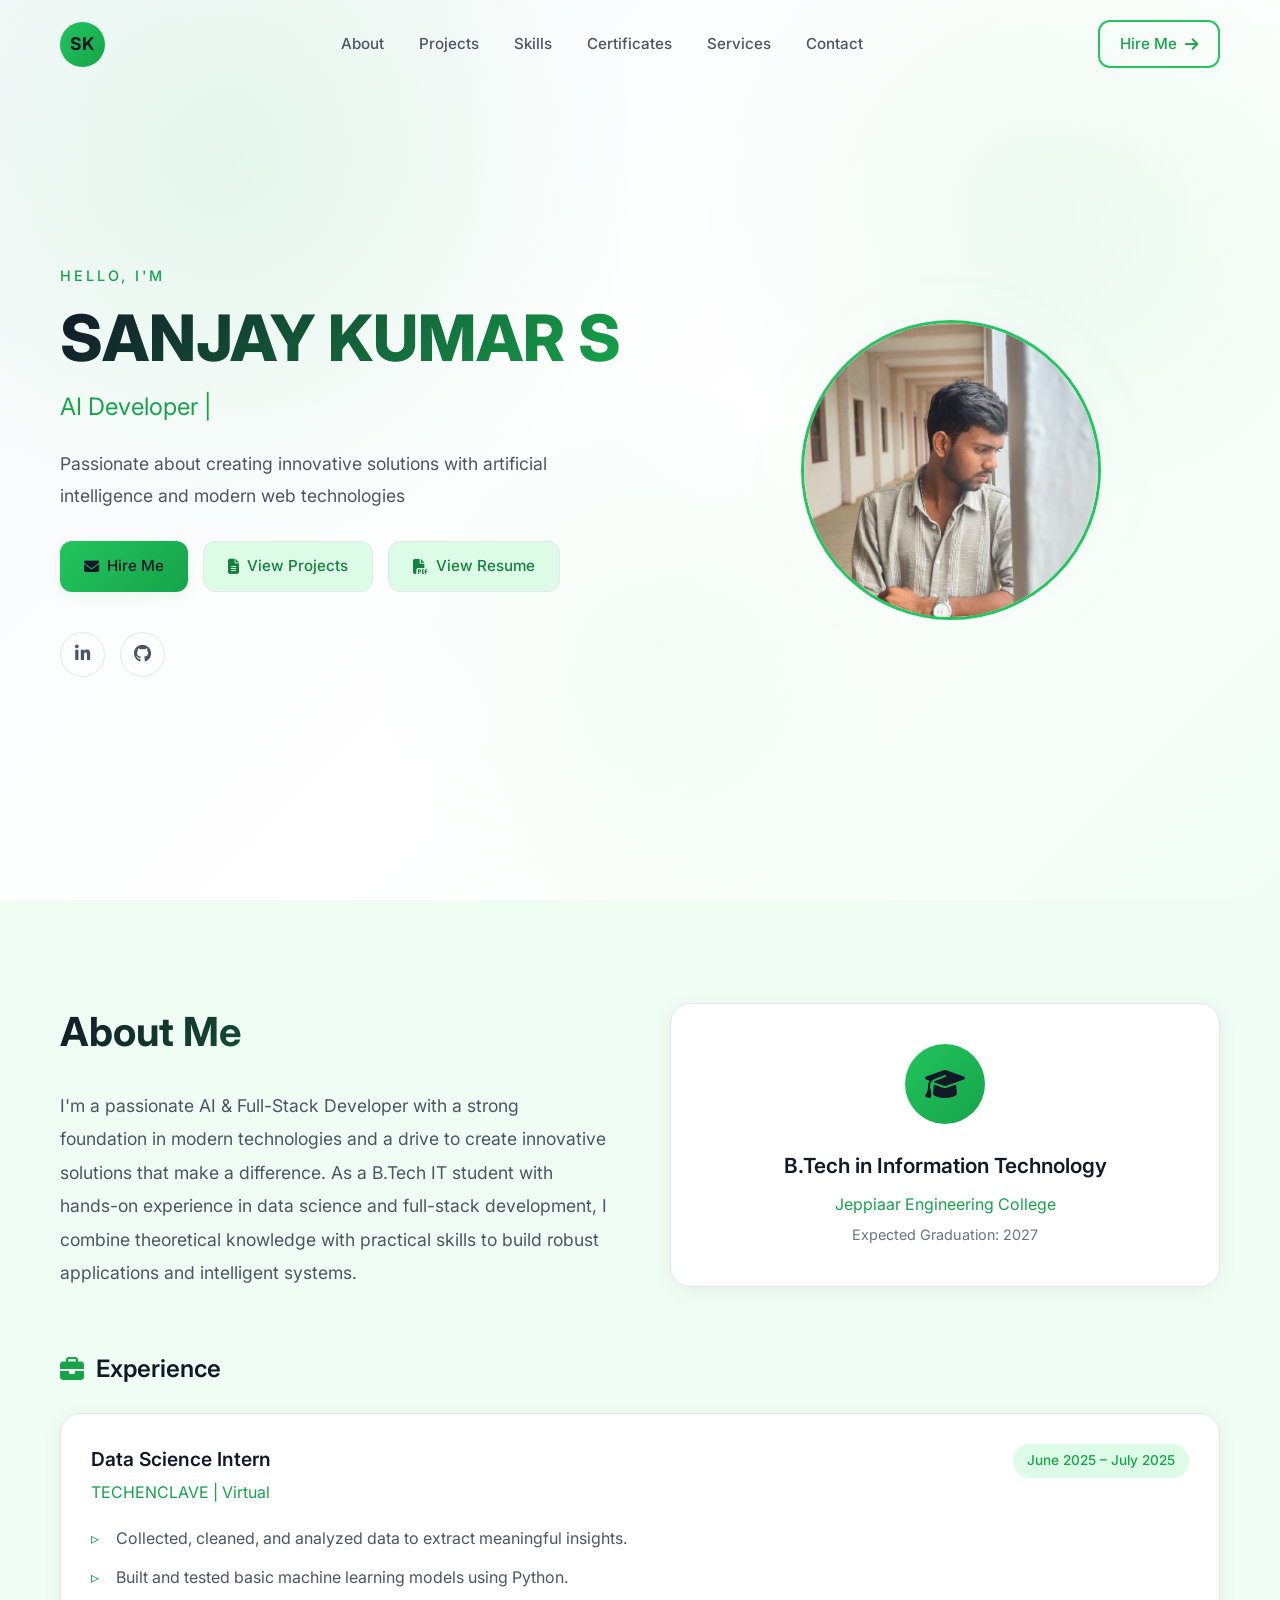
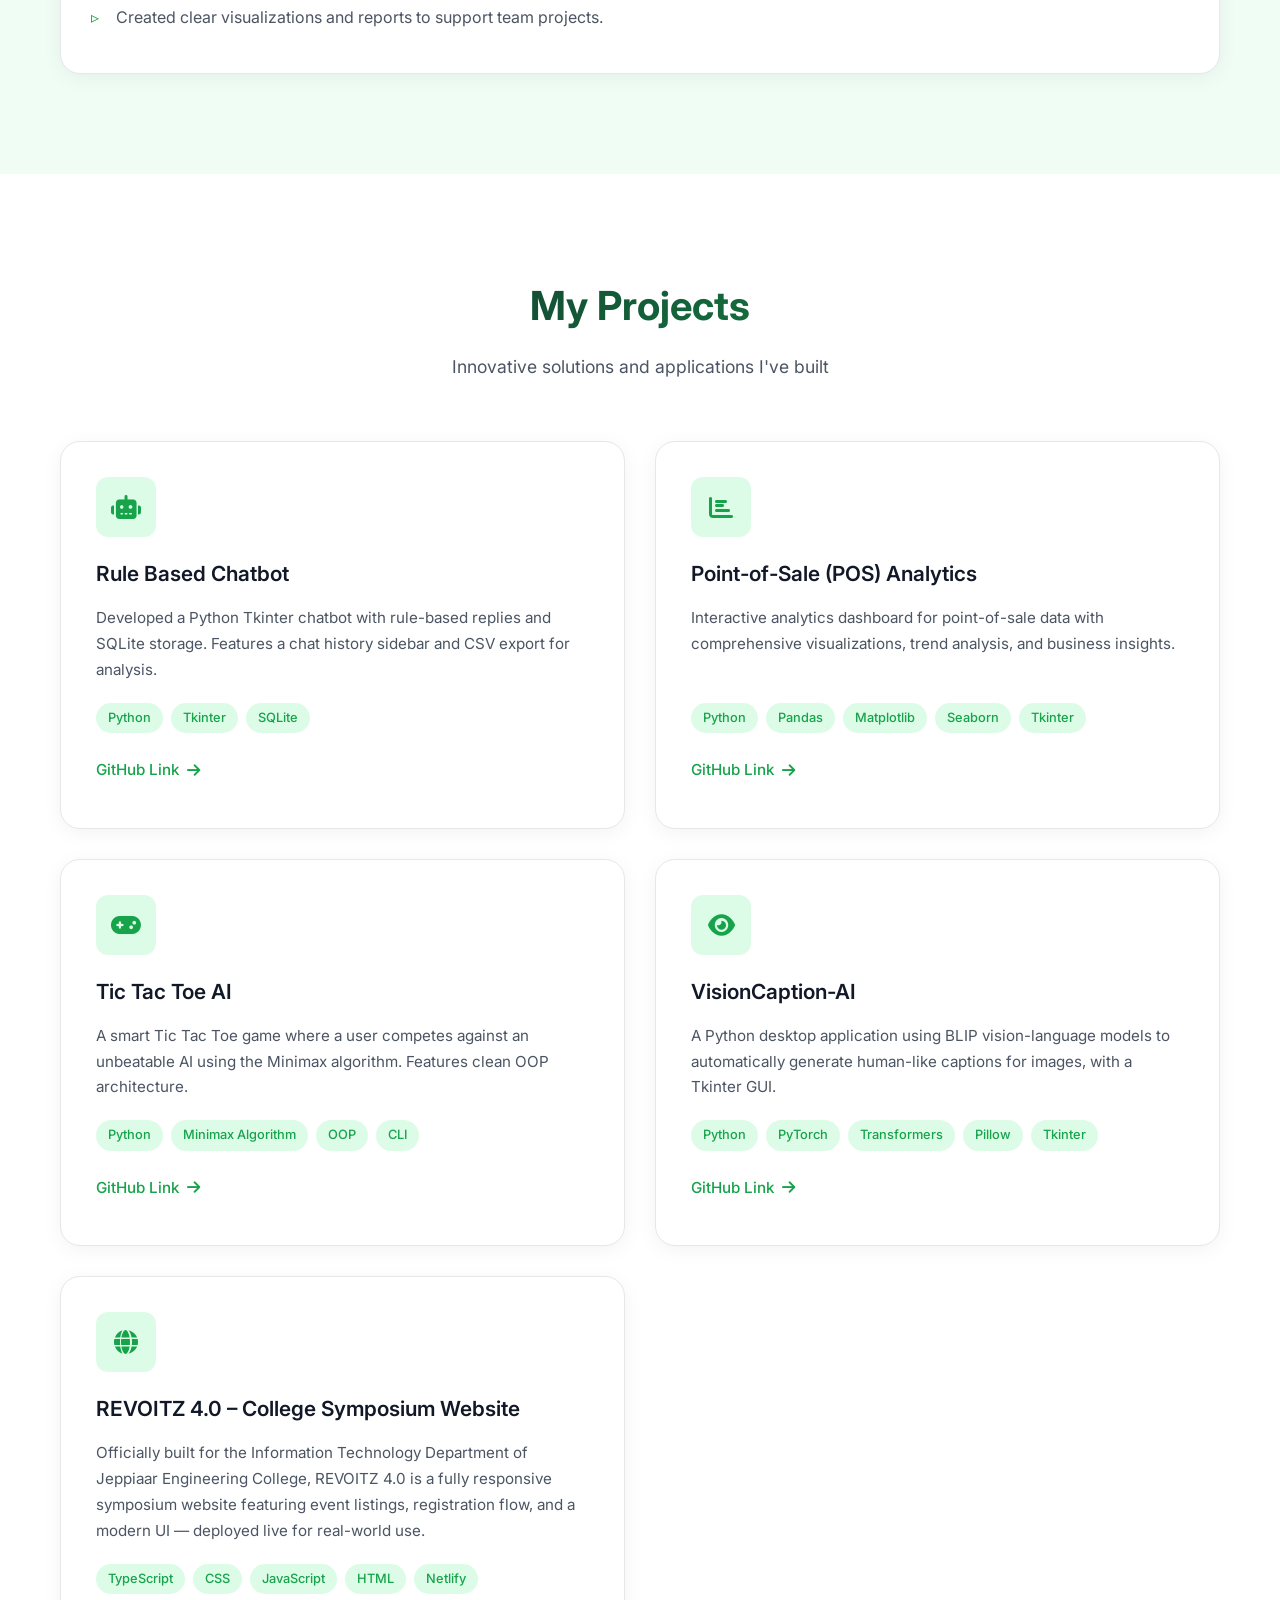
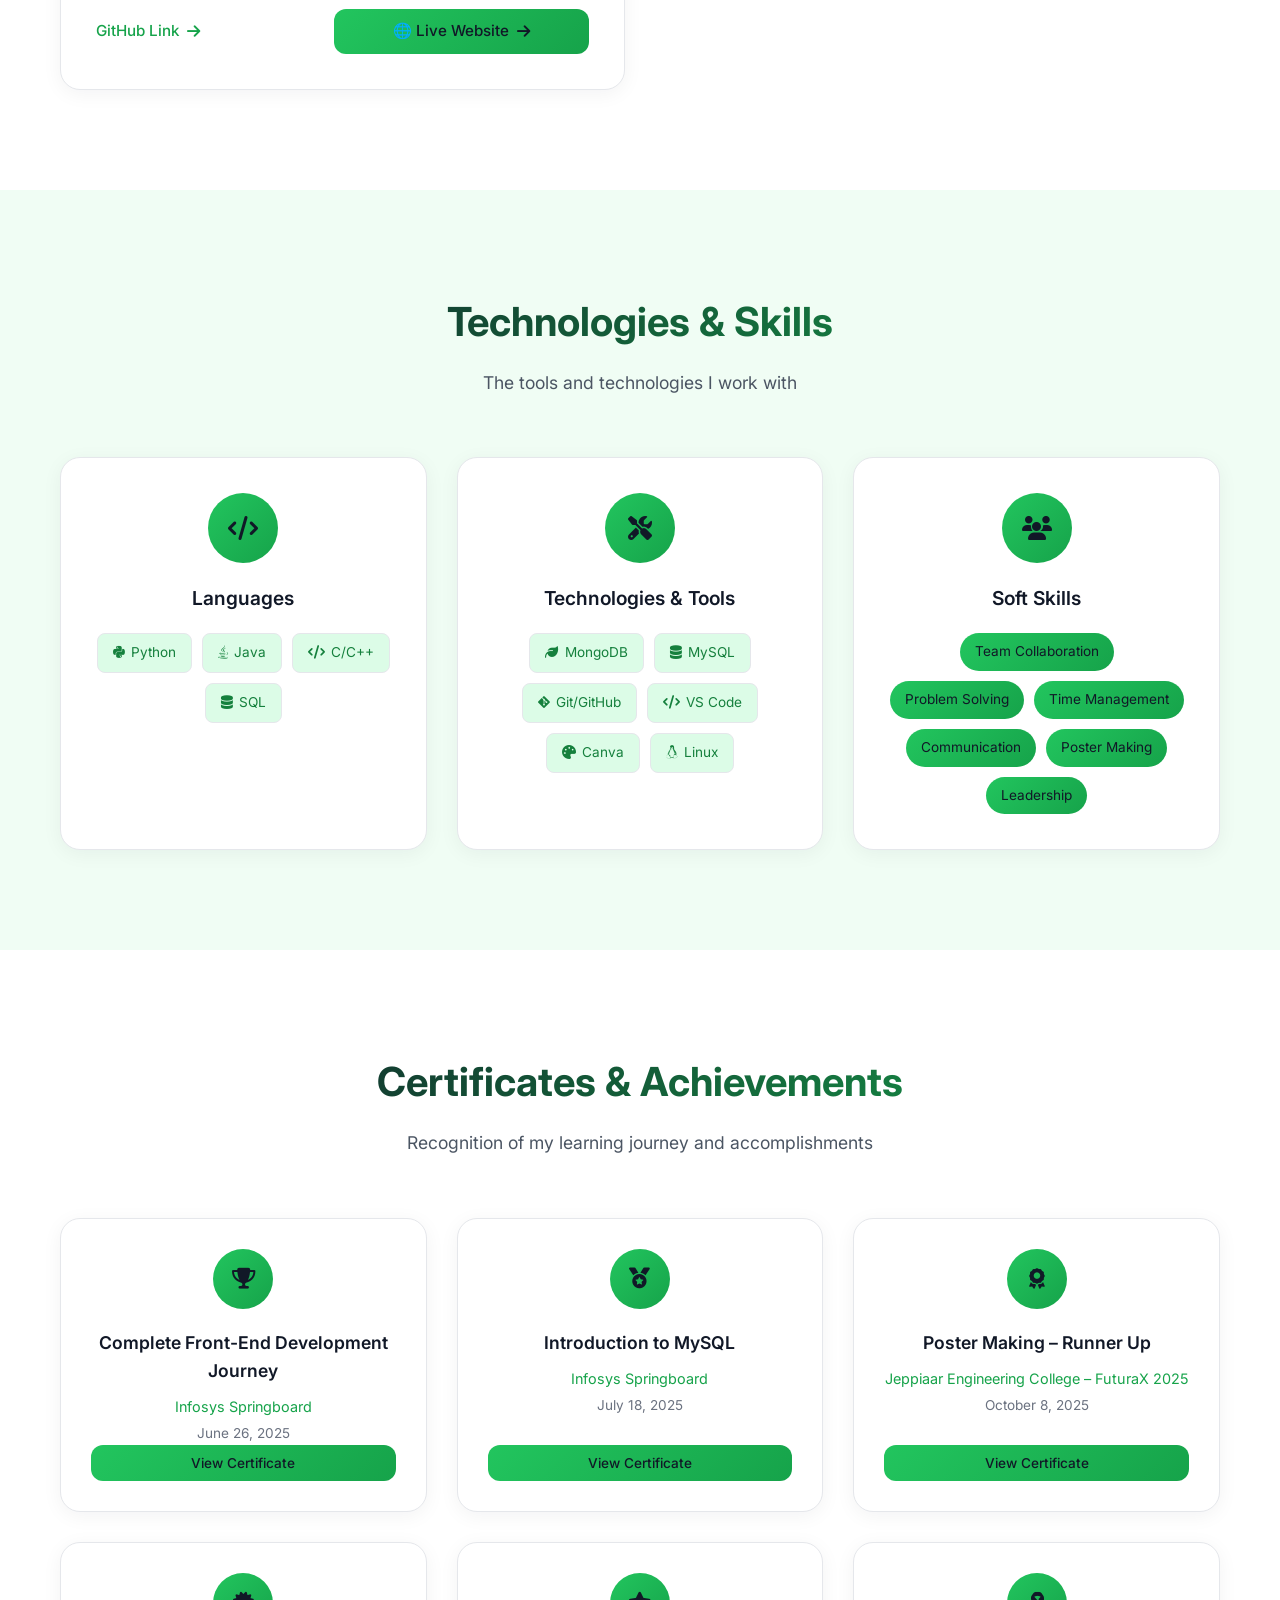
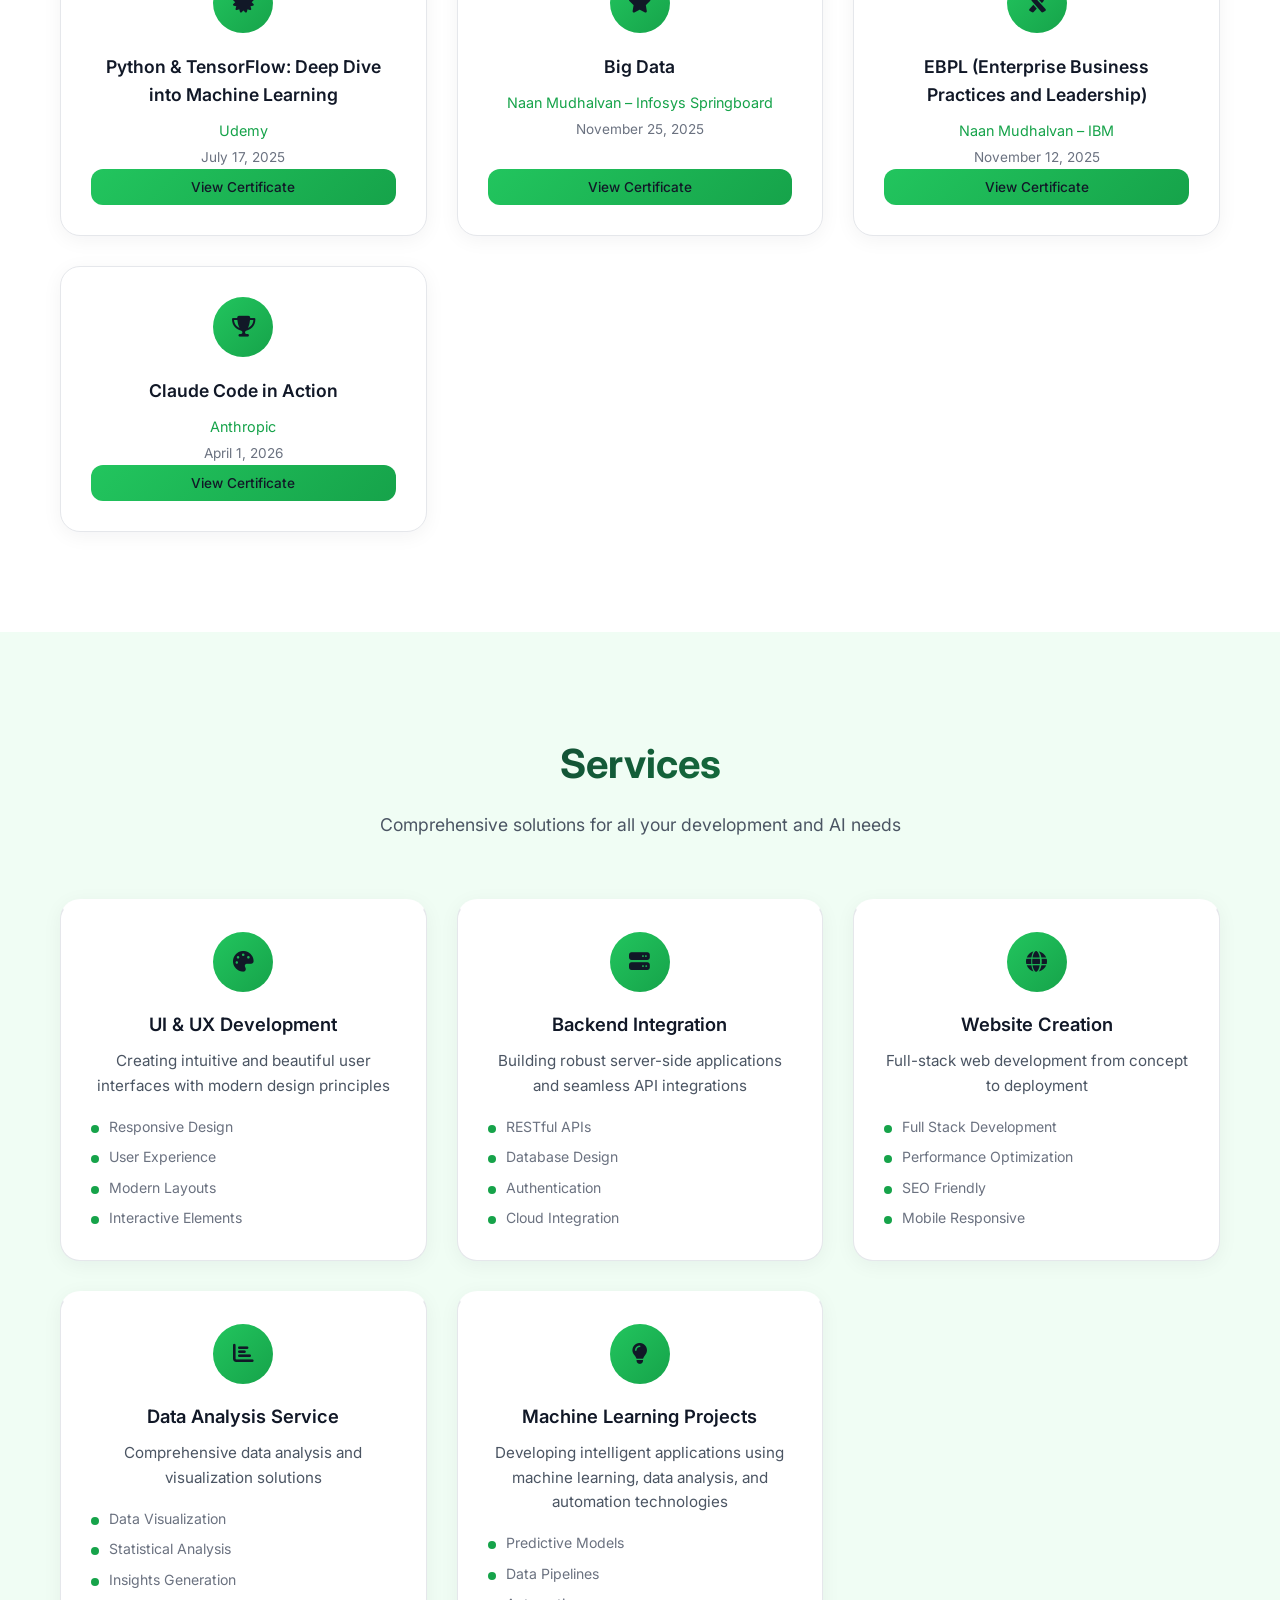
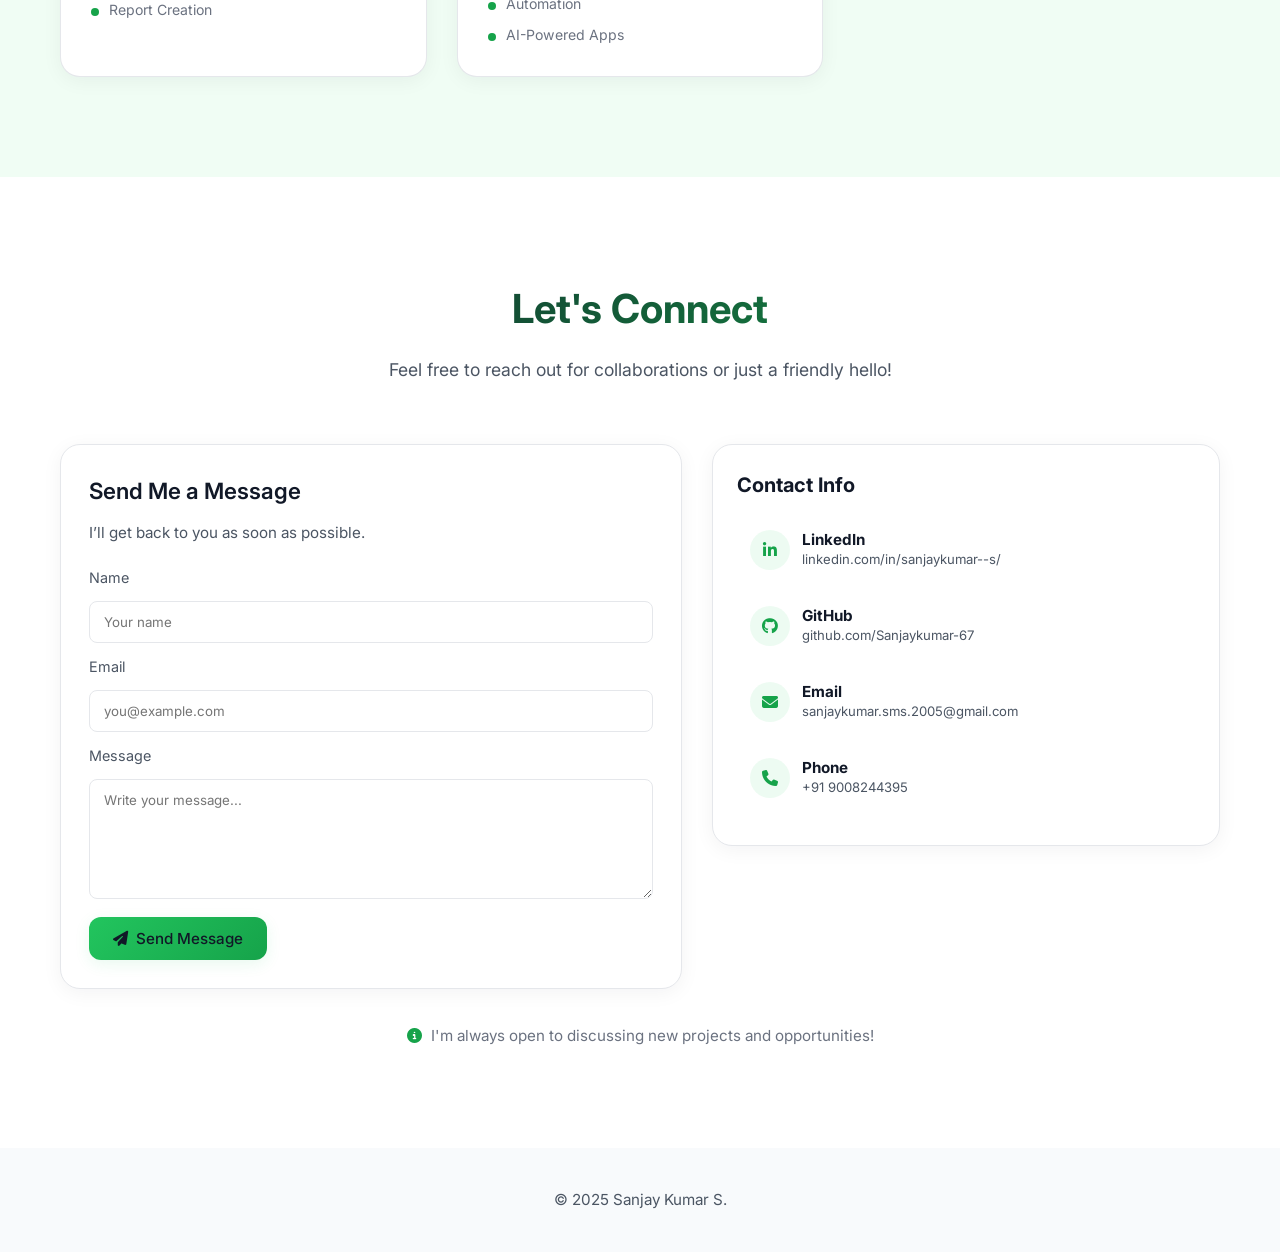
==== commit af12fecd: "added profile photo" ====
--- a/port/index.html
+++ b/port/index.html
@@ -92,7 +92,7 @@
                     <div class="profile-glow"></div>
                     <div class="profile-circle">
                         <!-- ADD YOUR PROFILE PHOTO HERE - replace src with your image path -->
-                        <img src="profile.jpg" alt="Sanjay Kumar S" id="profile-photo" class="profile-photo">
+                        <img src="profile photo.jpeg" alt="Sanjay Kumar S" id="profile-photo" class="profile-photo">
                     </div>
                 </div>
             </div>
--- a/port/style.css
+++ b/port/style.css
@@ -485,6 +485,7 @@
     width: 100%;
     height: 100%;
     object-fit: cover;
+    object-position: center center;
 }
 
 /* Floating Stat Cards - REMOVED */
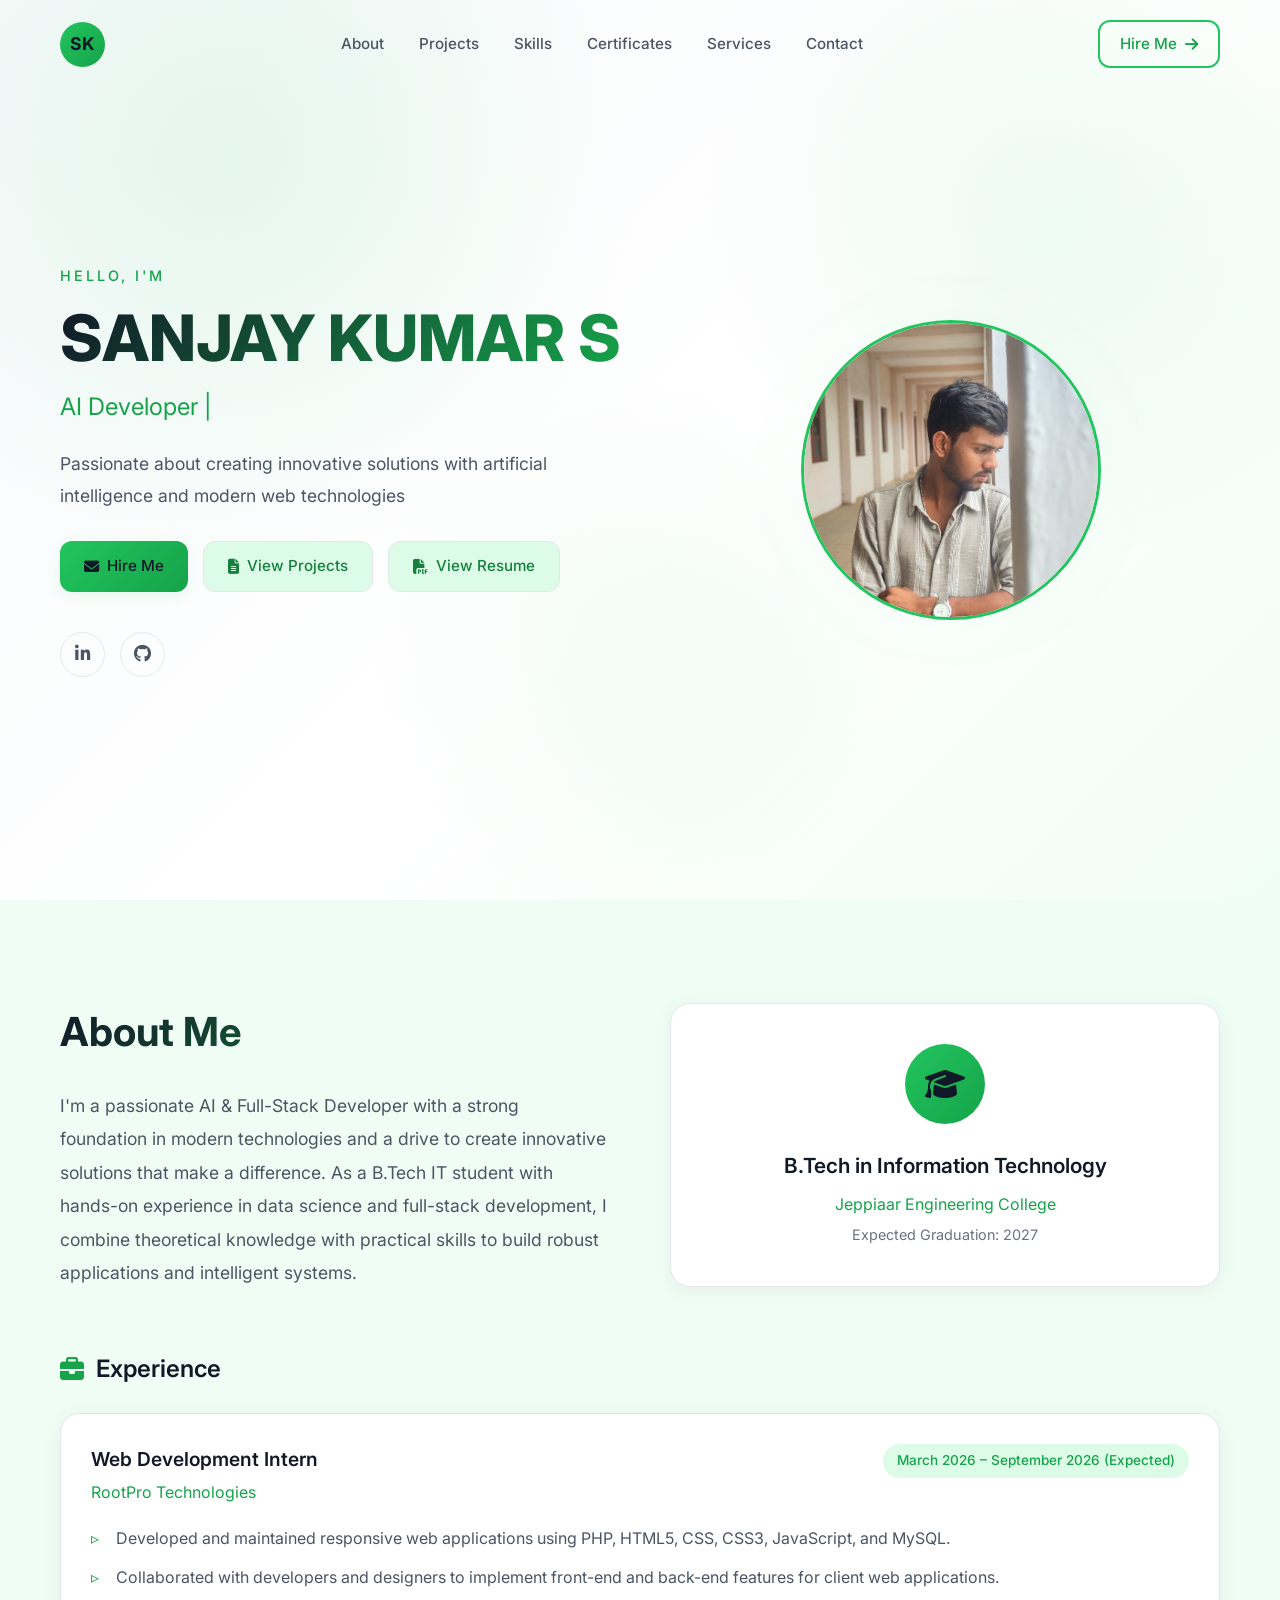
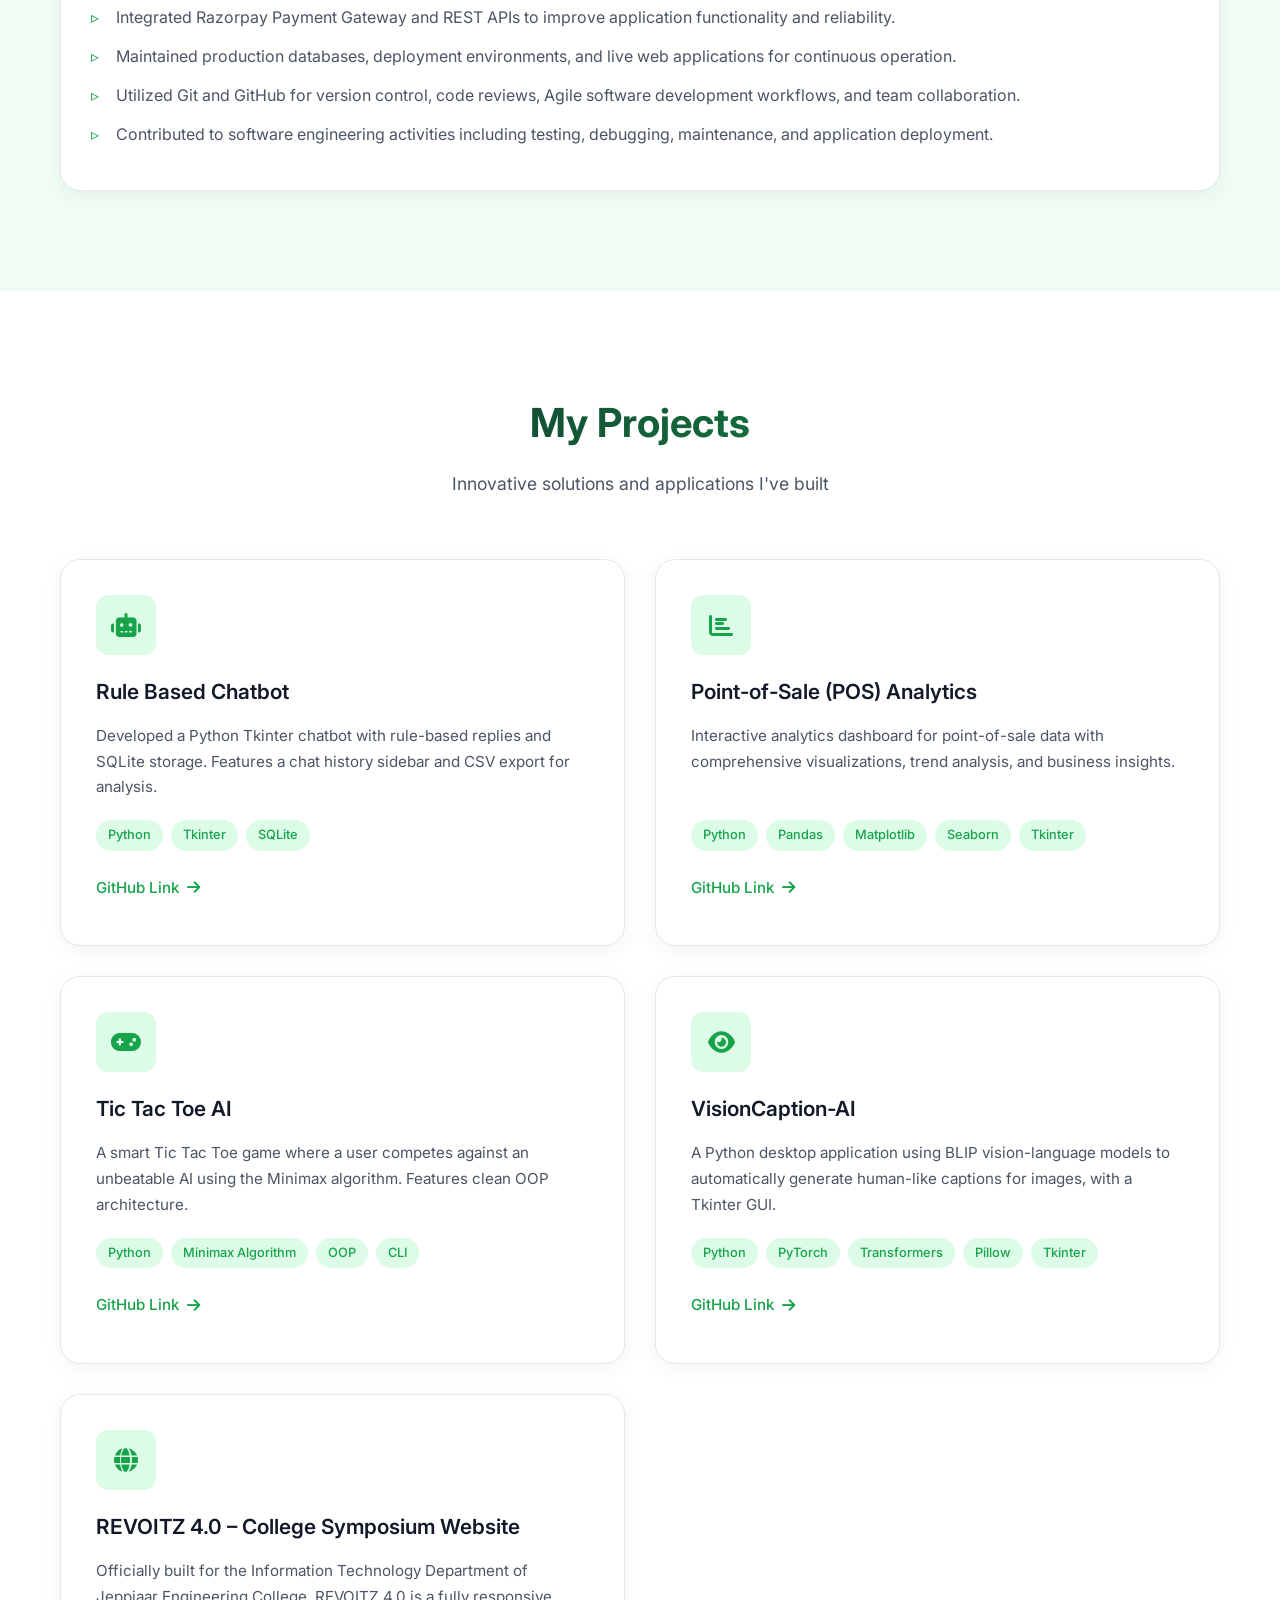
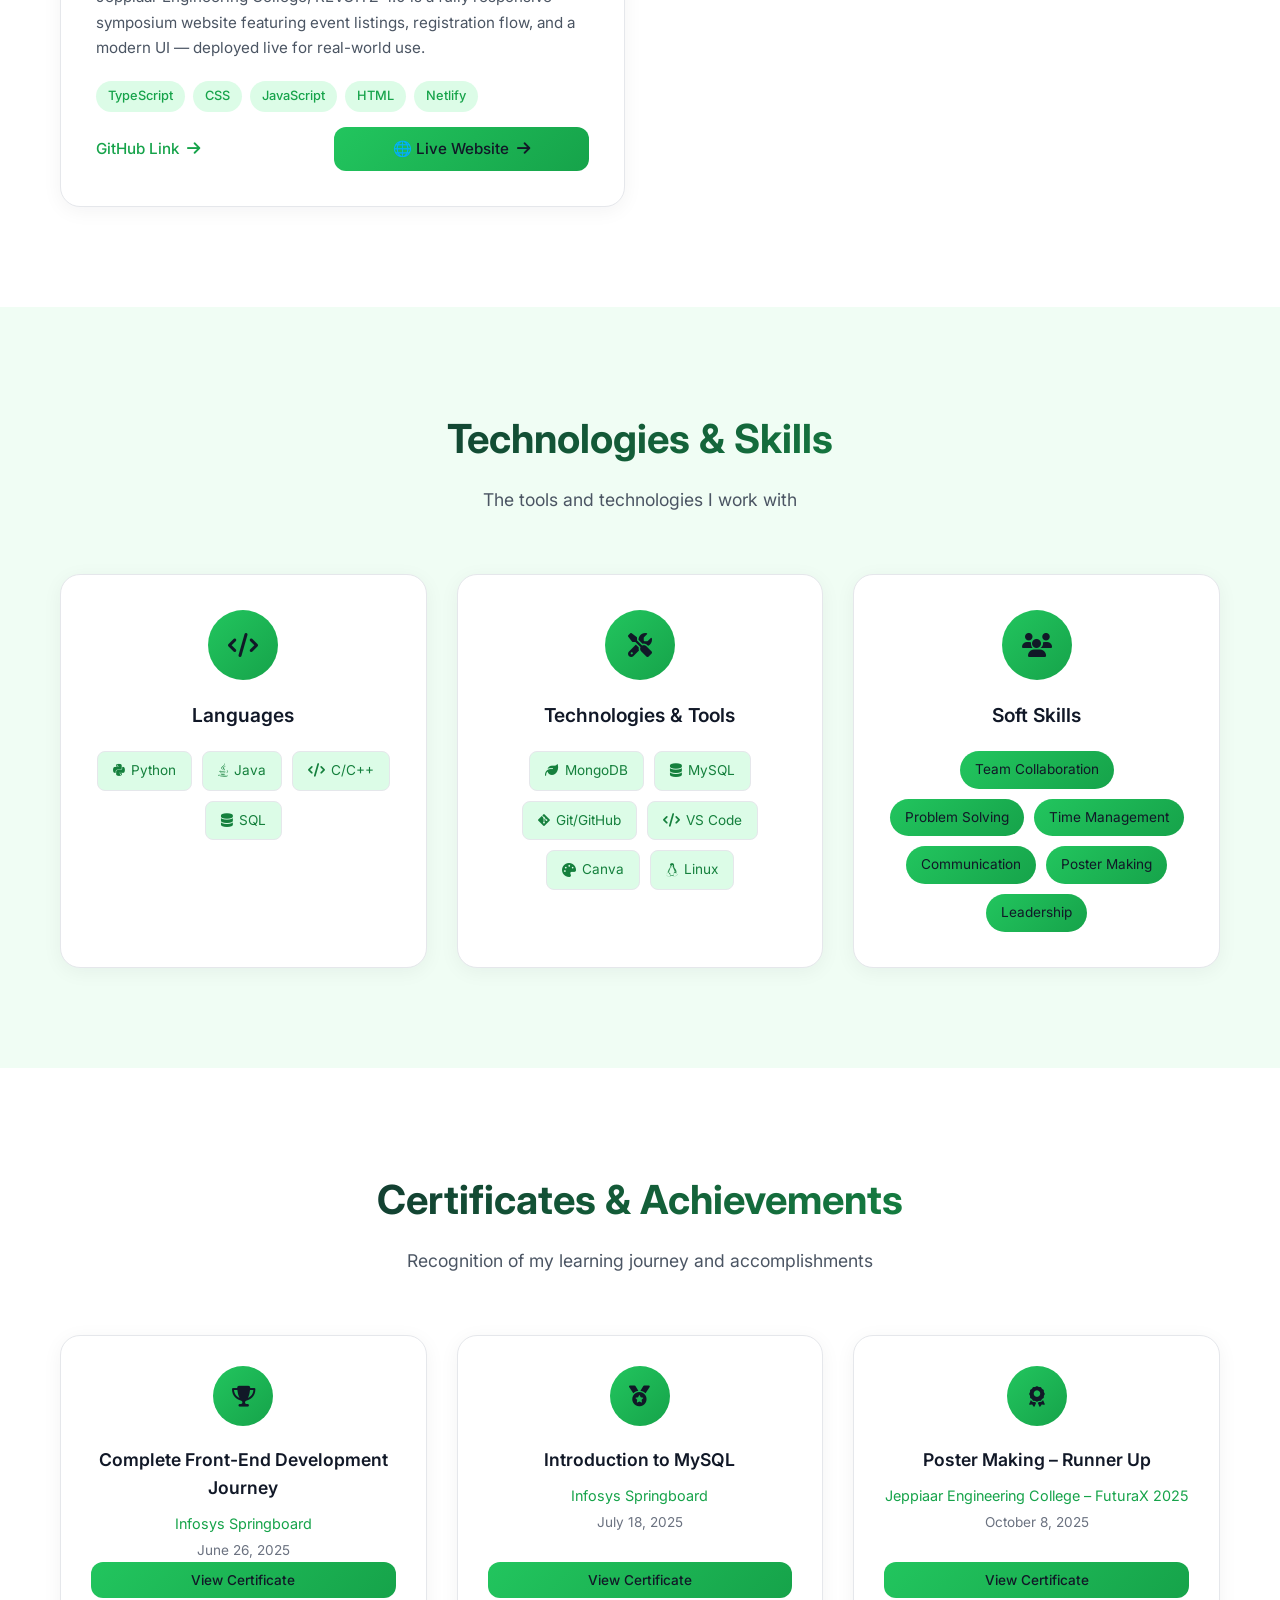
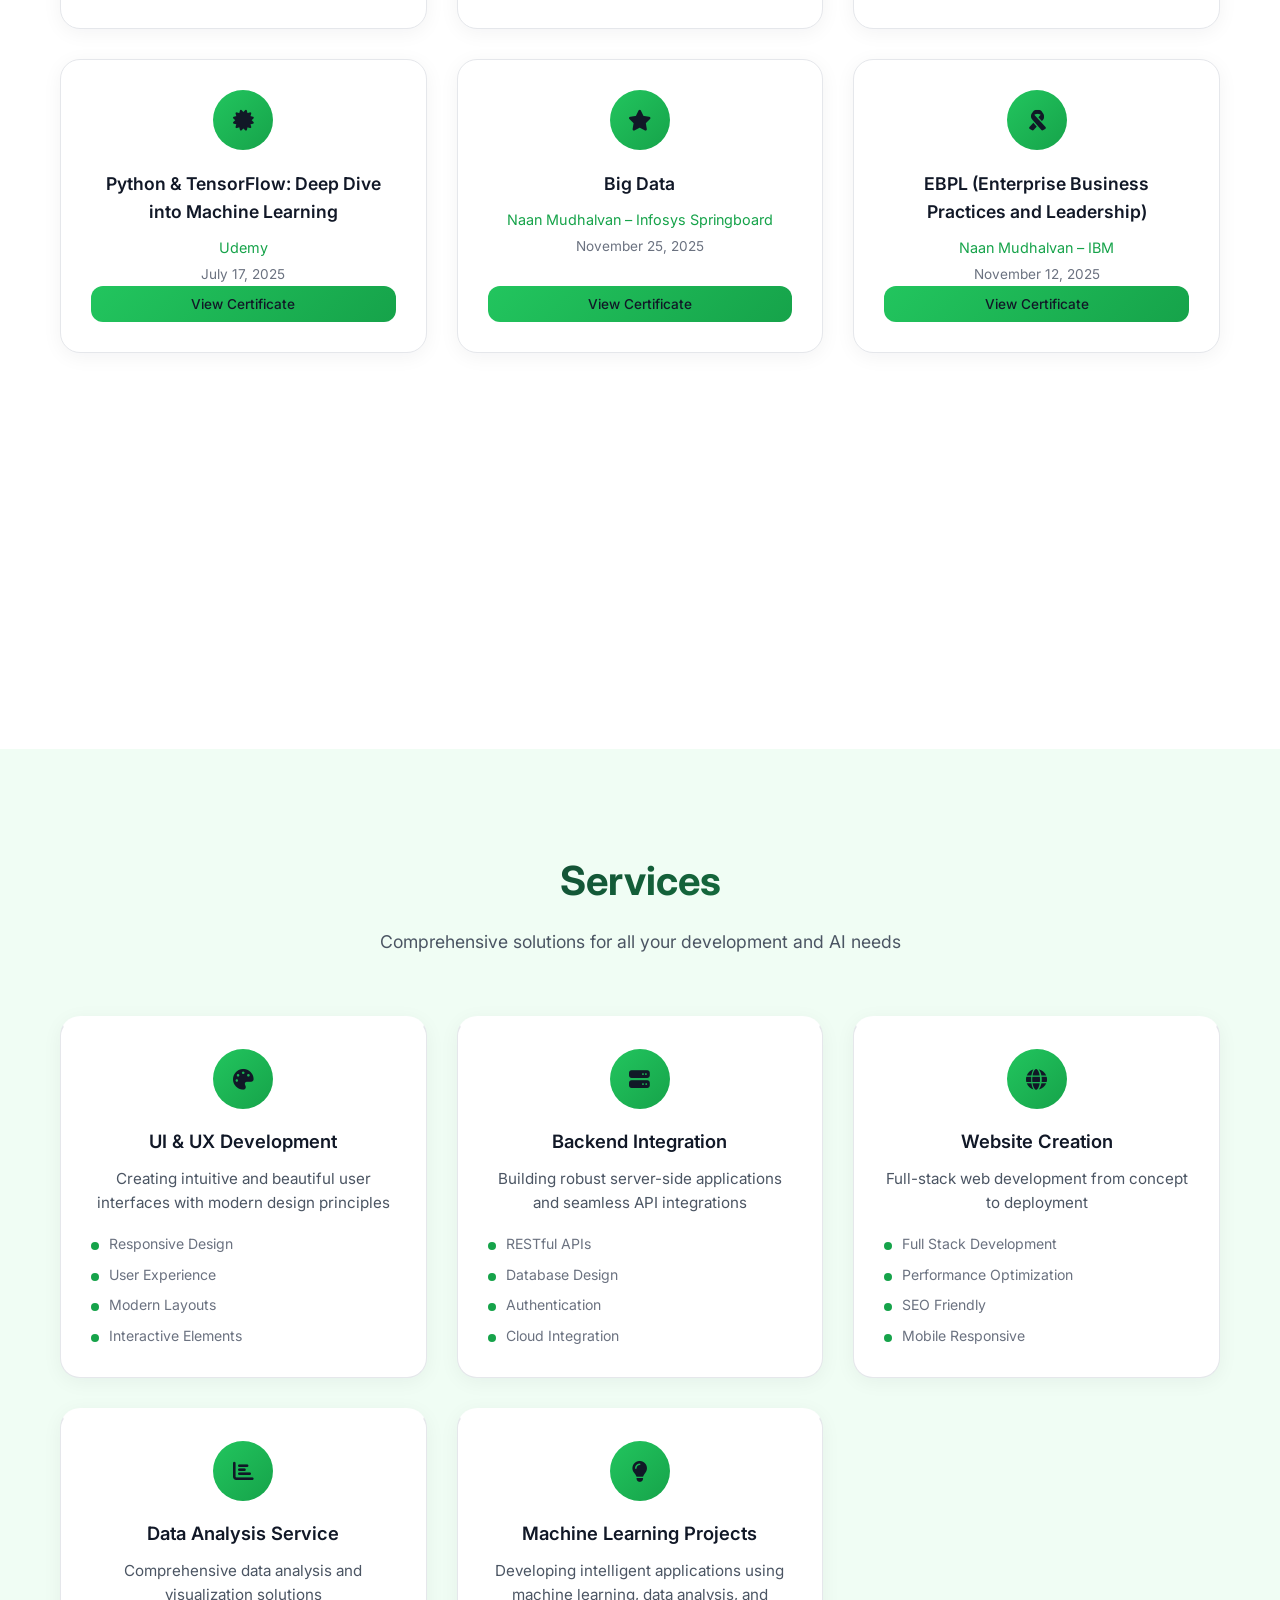
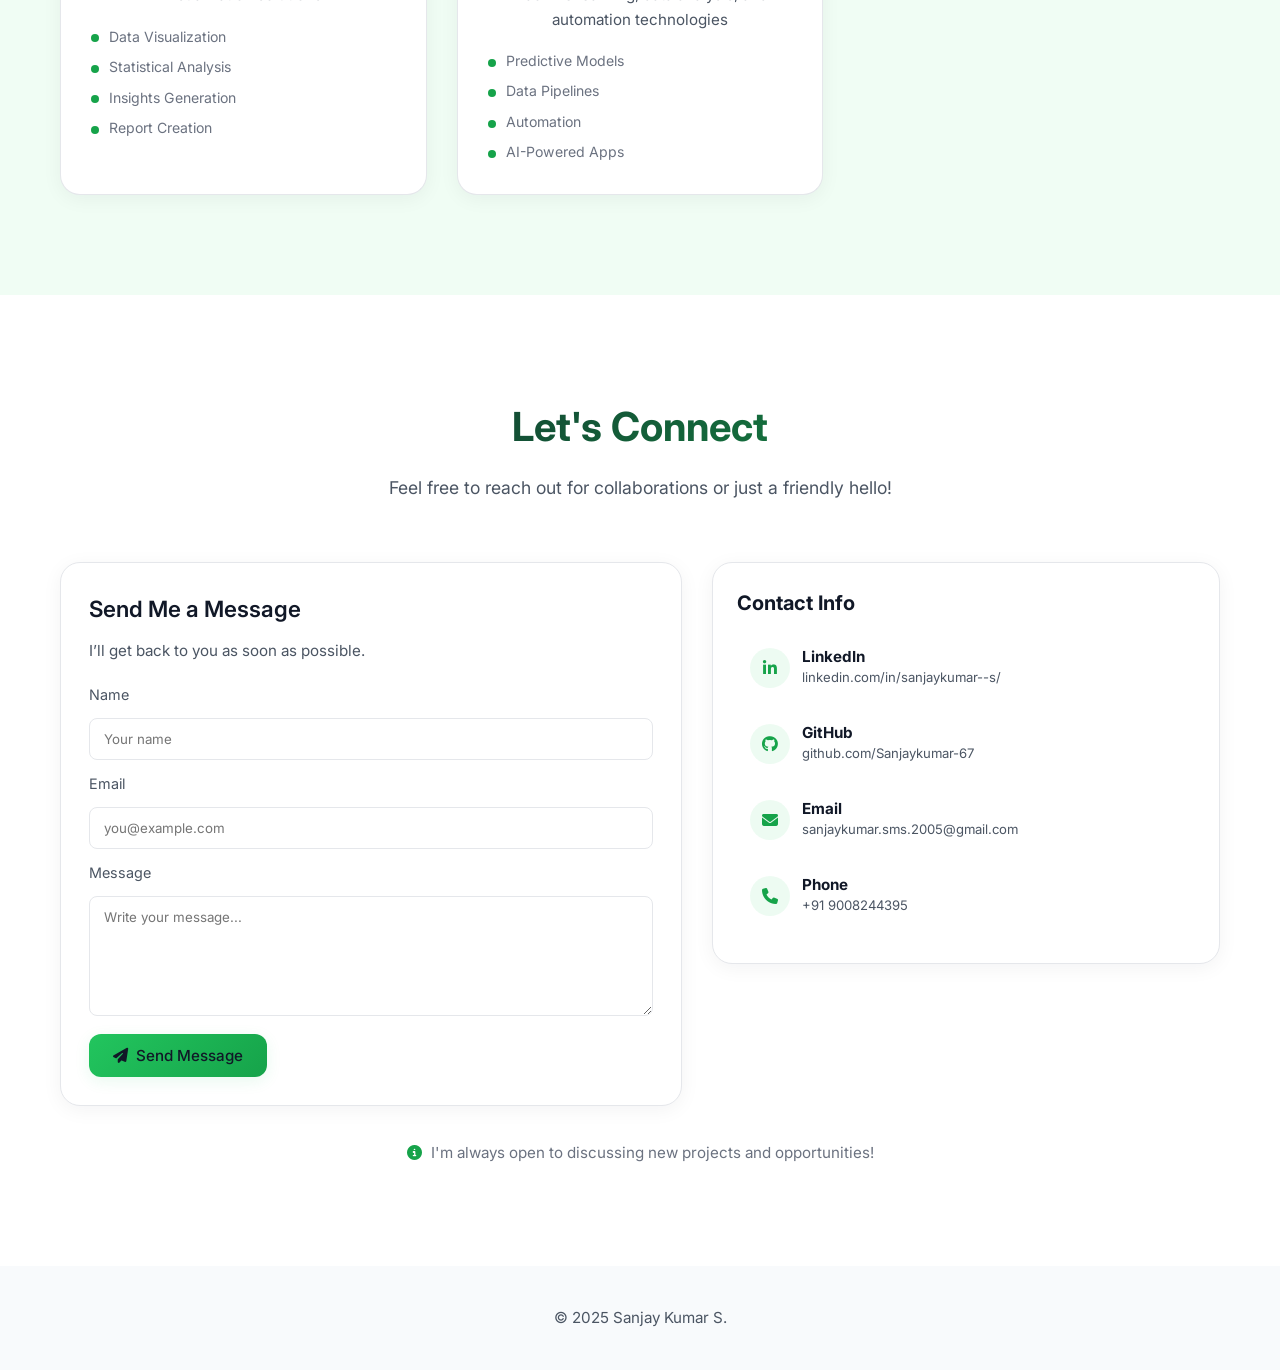
==== commit e2e4cc92: "updated resume" ====
--- a/port/index.html
+++ b/port/index.html
@@ -133,15 +133,18 @@
                 <div class="experience-card glass-card">
                     <div class="experience-header">
                         <div class="experience-info">
-                            <h4 class="experience-title">Data Science Intern</h4>
-                            <p class="experience-company">TECHENCLAVE | Virtual</p>
+                            <h4 class="experience-title">Web Development Intern</h4>
+                            <p class="experience-company">RootPro Technologies</p>
                         </div>
-                        <span class="experience-date">June 2025 – July 2025</span>
+                        <span class="experience-date">March 2026 – September 2026 (Expected)</span>
                     </div>
                     <ul class="experience-list">
-                        <li>Collected, cleaned, and analyzed data to extract meaningful insights.</li>
-                        <li>Built and tested basic machine learning models using Python.</li>
-                        <li>Created clear visualizations and reports to support team projects.</li>
+                        <li>Developed and maintained responsive web applications using PHP, HTML5, CSS, CSS3, JavaScript, and MySQL.</li>
+                        <li>Collaborated with developers and designers to implement front-end and back-end features for client web applications.</li>
+                        <li>Integrated Razorpay Payment Gateway and REST APIs to improve application functionality and reliability.</li>
+                        <li>Maintained production databases, deployment environments, and live web applications for continuous operation.</li>
+                        <li>Utilized Git and GitHub for version control, code reviews, Agile software development workflows, and team collaboration.</li>
+                        <li>Contributed to software engineering activities including testing, debugging, maintenance, and application deployment.</li>
                     </ul>
                 </div>
             </div>
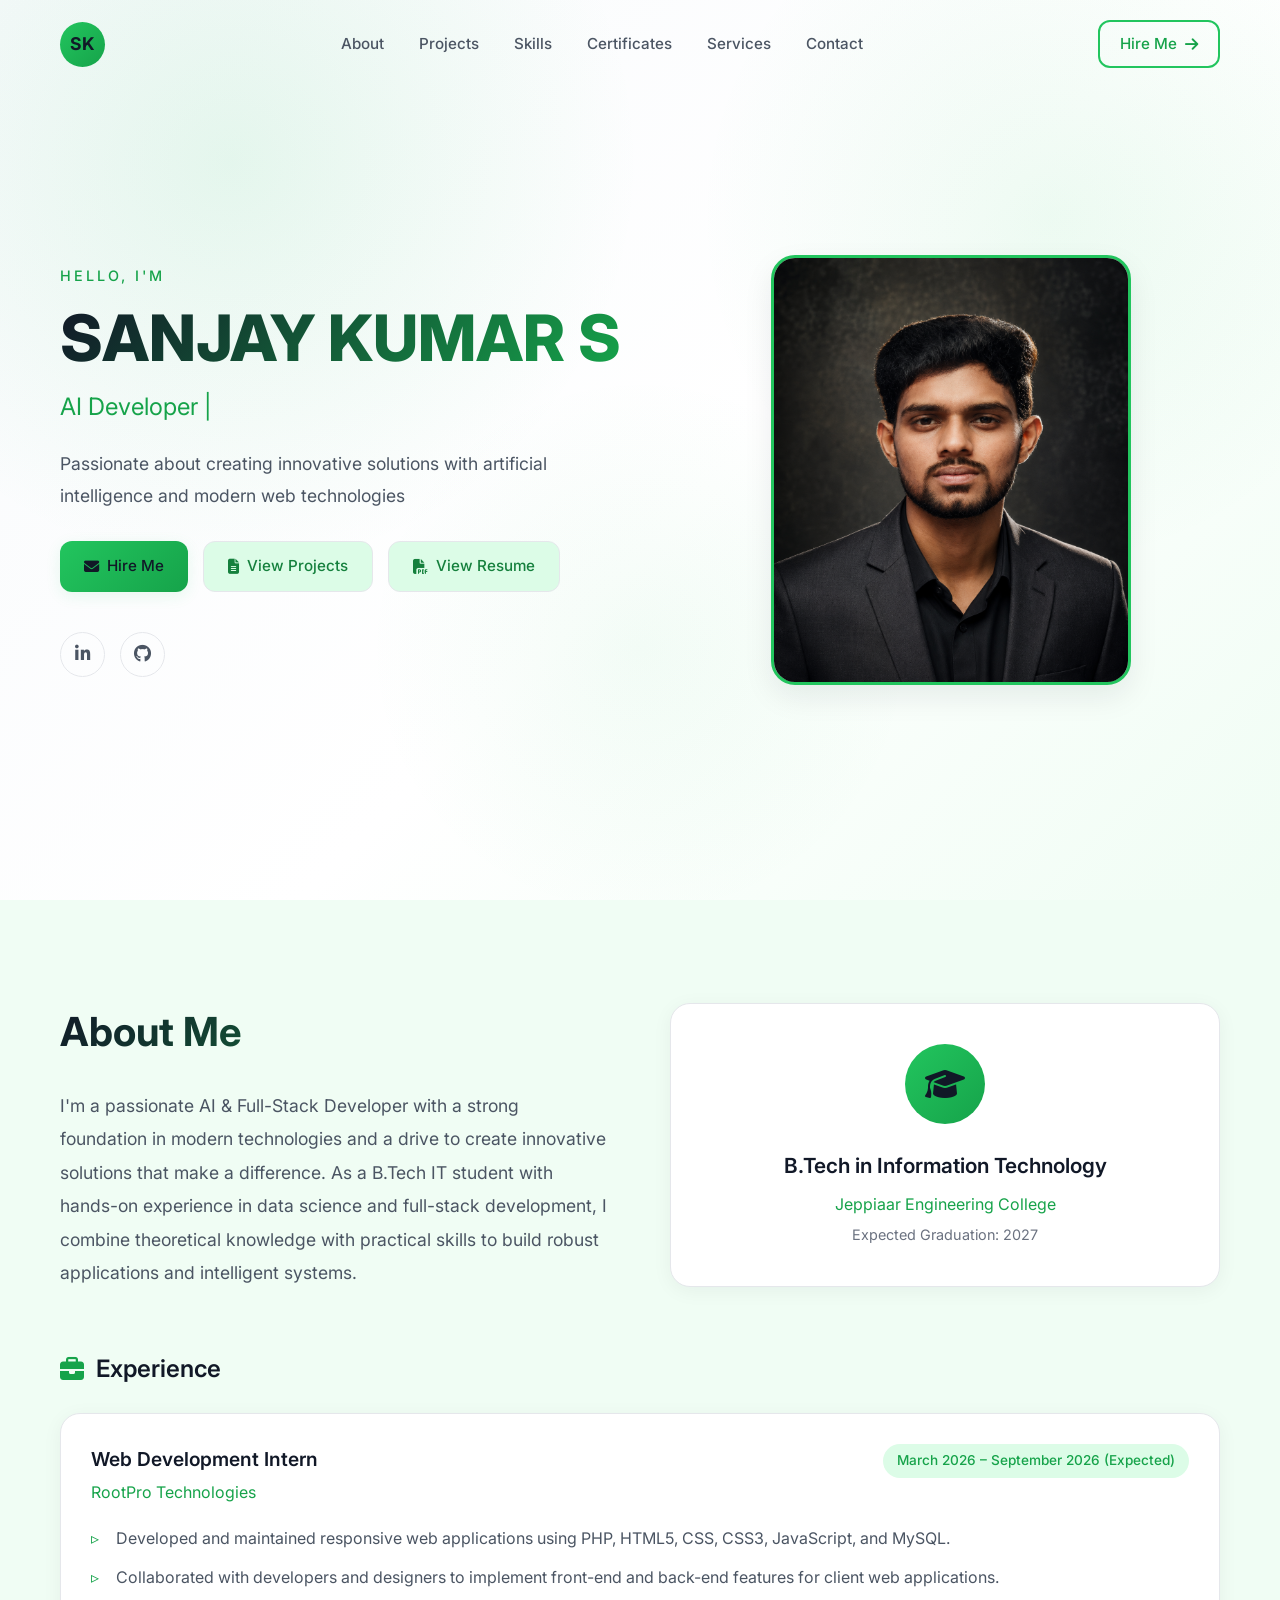
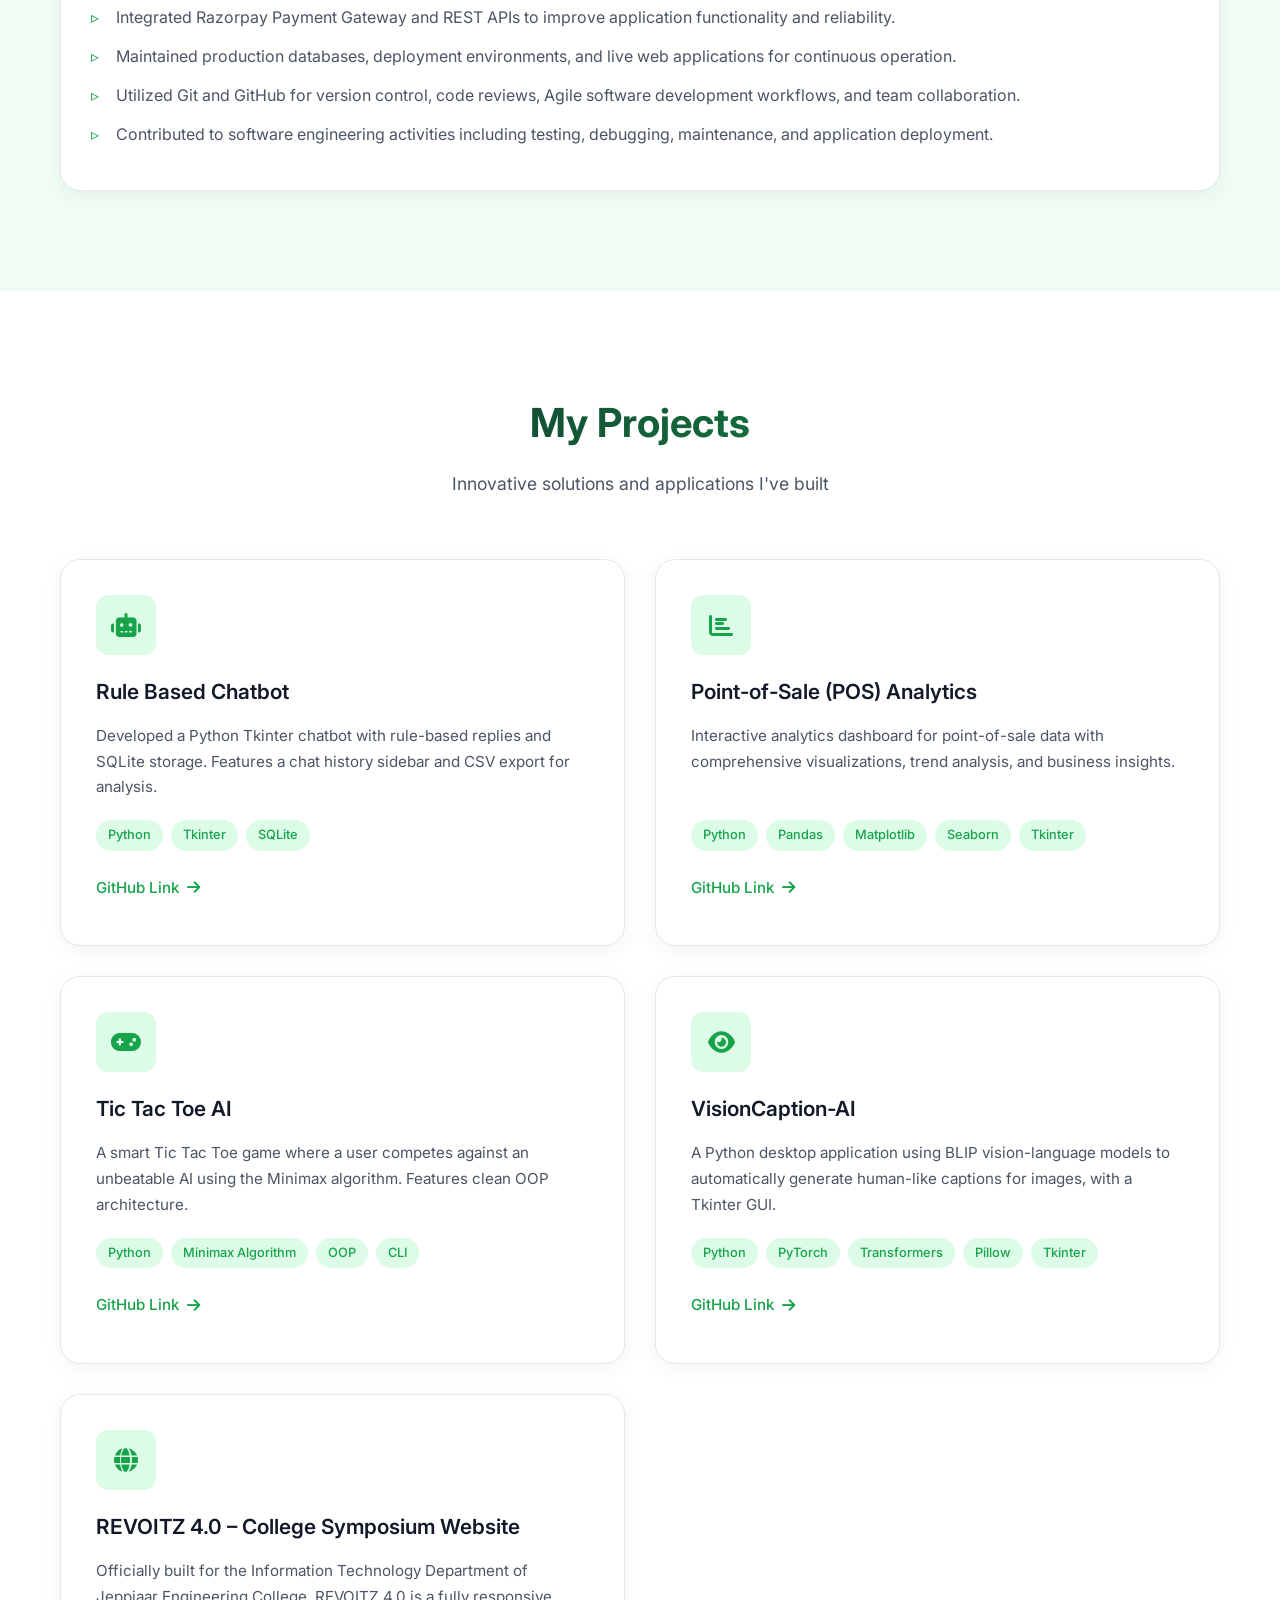
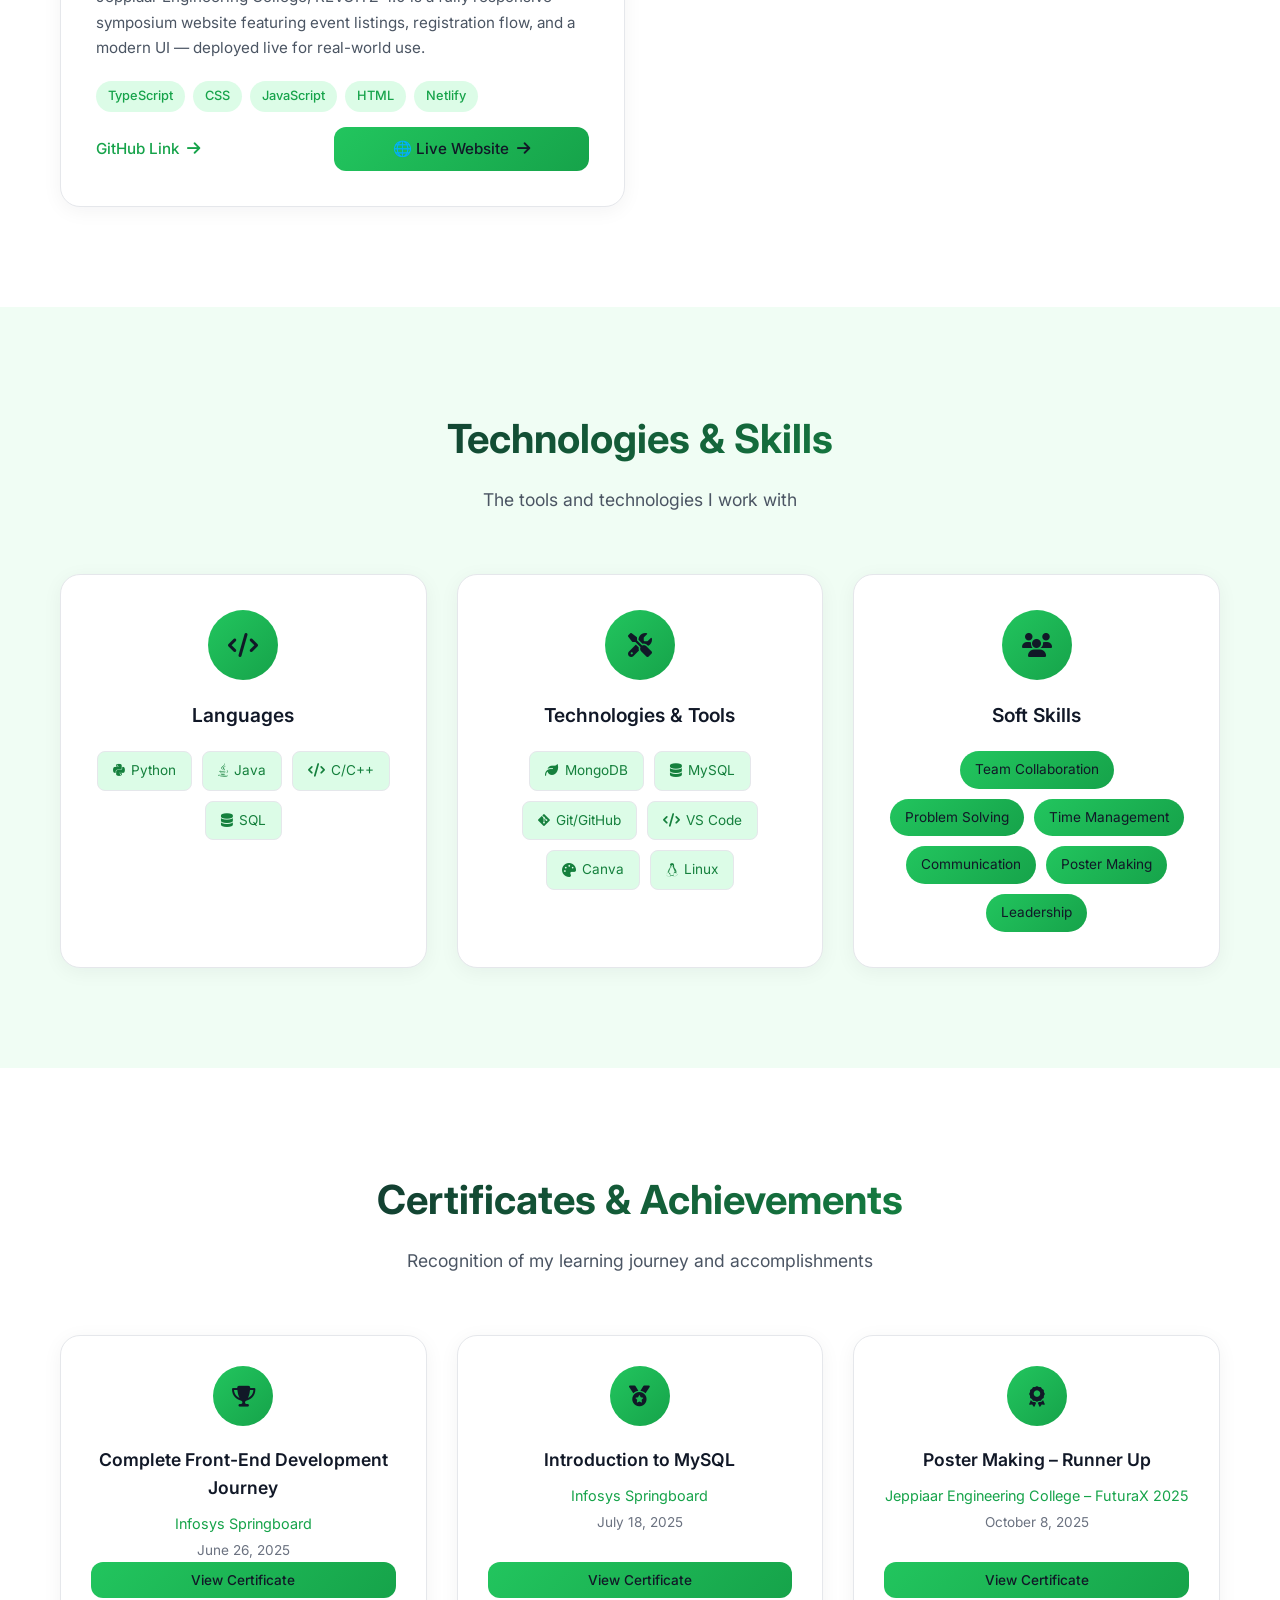
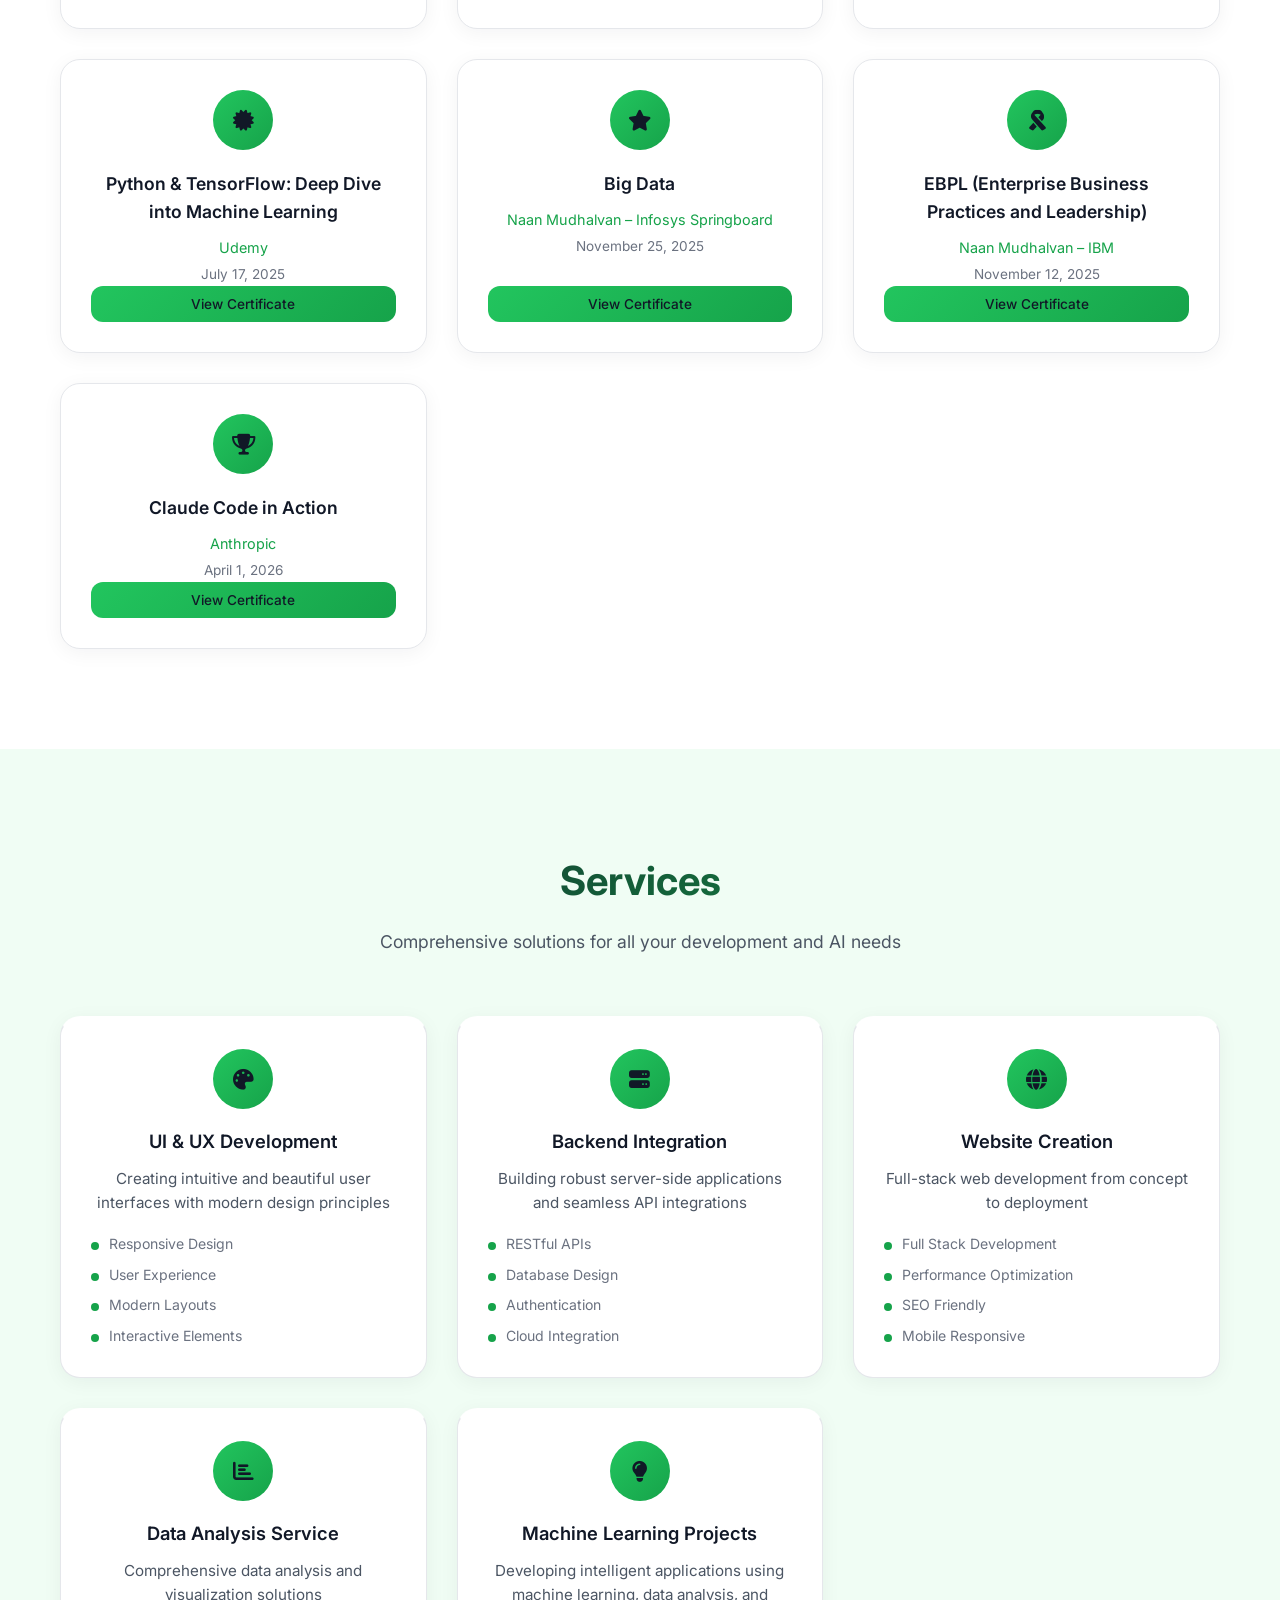
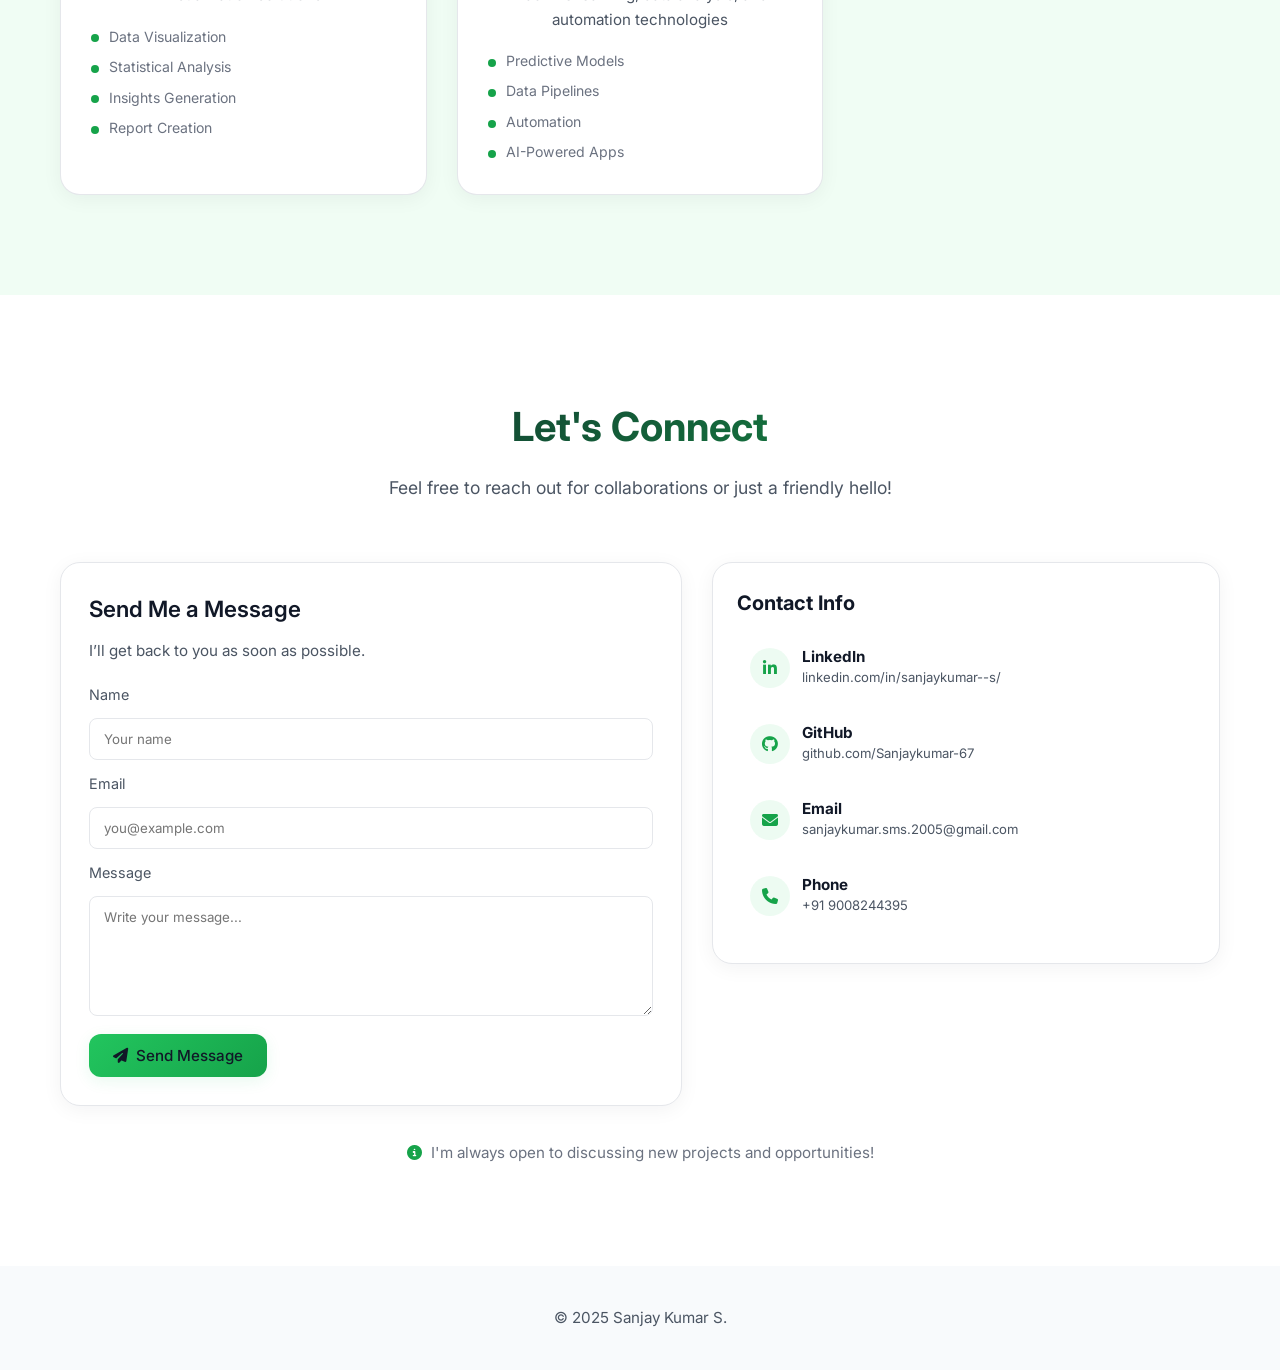
==== commit a2a1a865: "New profile photo and the hero section" ====
--- a/port/index.html
+++ b/port/index.html
@@ -91,8 +91,7 @@
                 <div class="profile-wrapper">
                     <div class="profile-glow"></div>
                     <div class="profile-circle">
-                        <!-- ADD YOUR PROFILE PHOTO HERE - replace src with your image path -->
-                        <img src="profile photo.jpeg" alt="Sanjay Kumar S" id="profile-photo" class="profile-photo">
+                        <img src="profile photo.png" alt="Sanjay Kumar S" id="profile-photo" class="profile-photo">
                     </div>
                 </div>
             </div>
--- a/port/style.css
+++ b/port/style.css
@@ -457,7 +457,7 @@
     width: 350px;
     height: 350px;
     background: radial-gradient(circle, rgba(34, 197, 94, 0.10) 0%, transparent 70%);
-    border-radius: var(--radius-full);
+    border-radius: 24px;
     top: 50%;
     left: 50%;
     transform: translate(-50%, -50%);
@@ -472,20 +472,21 @@
 }
 
 .profile-circle {
-    width: 300px;
-    height: 300px;
-    border-radius: var(--radius-full);
+    width: 360px;
+    height: 430px;
+    border-radius: 24px;
     border: 3px solid var(--accent-primary);
     overflow: hidden;
     position: relative;
     background: var(--bg-secondary);
+    box-shadow: 0 12px 30px rgba(15, 23, 42, 0.08);
 }
 
 .profile-photo {
     width: 100%;
     height: 100%;
     object-fit: cover;
-    object-position: center center;
+    object-position: center top;
 }
 
 /* Floating Stat Cards - REMOVED */
@@ -1255,13 +1256,13 @@
     }
     
     .profile-circle {
-        width: 220px;
-        height: 220px;
+        width: 280px;
+        height: 330px;
     }
     
     .profile-glow {
-        width: 260px;
-        height: 260px;
+        width: 300px;
+        height: 340px;
     }
     
     .certificates-grid {
@@ -1299,8 +1300,8 @@
     }
     
     .profile-circle {
-        width: 180px;
-        height: 180px;
+        width: 220px;
+        height: 270px;
     }
     
     .contact-layout {
